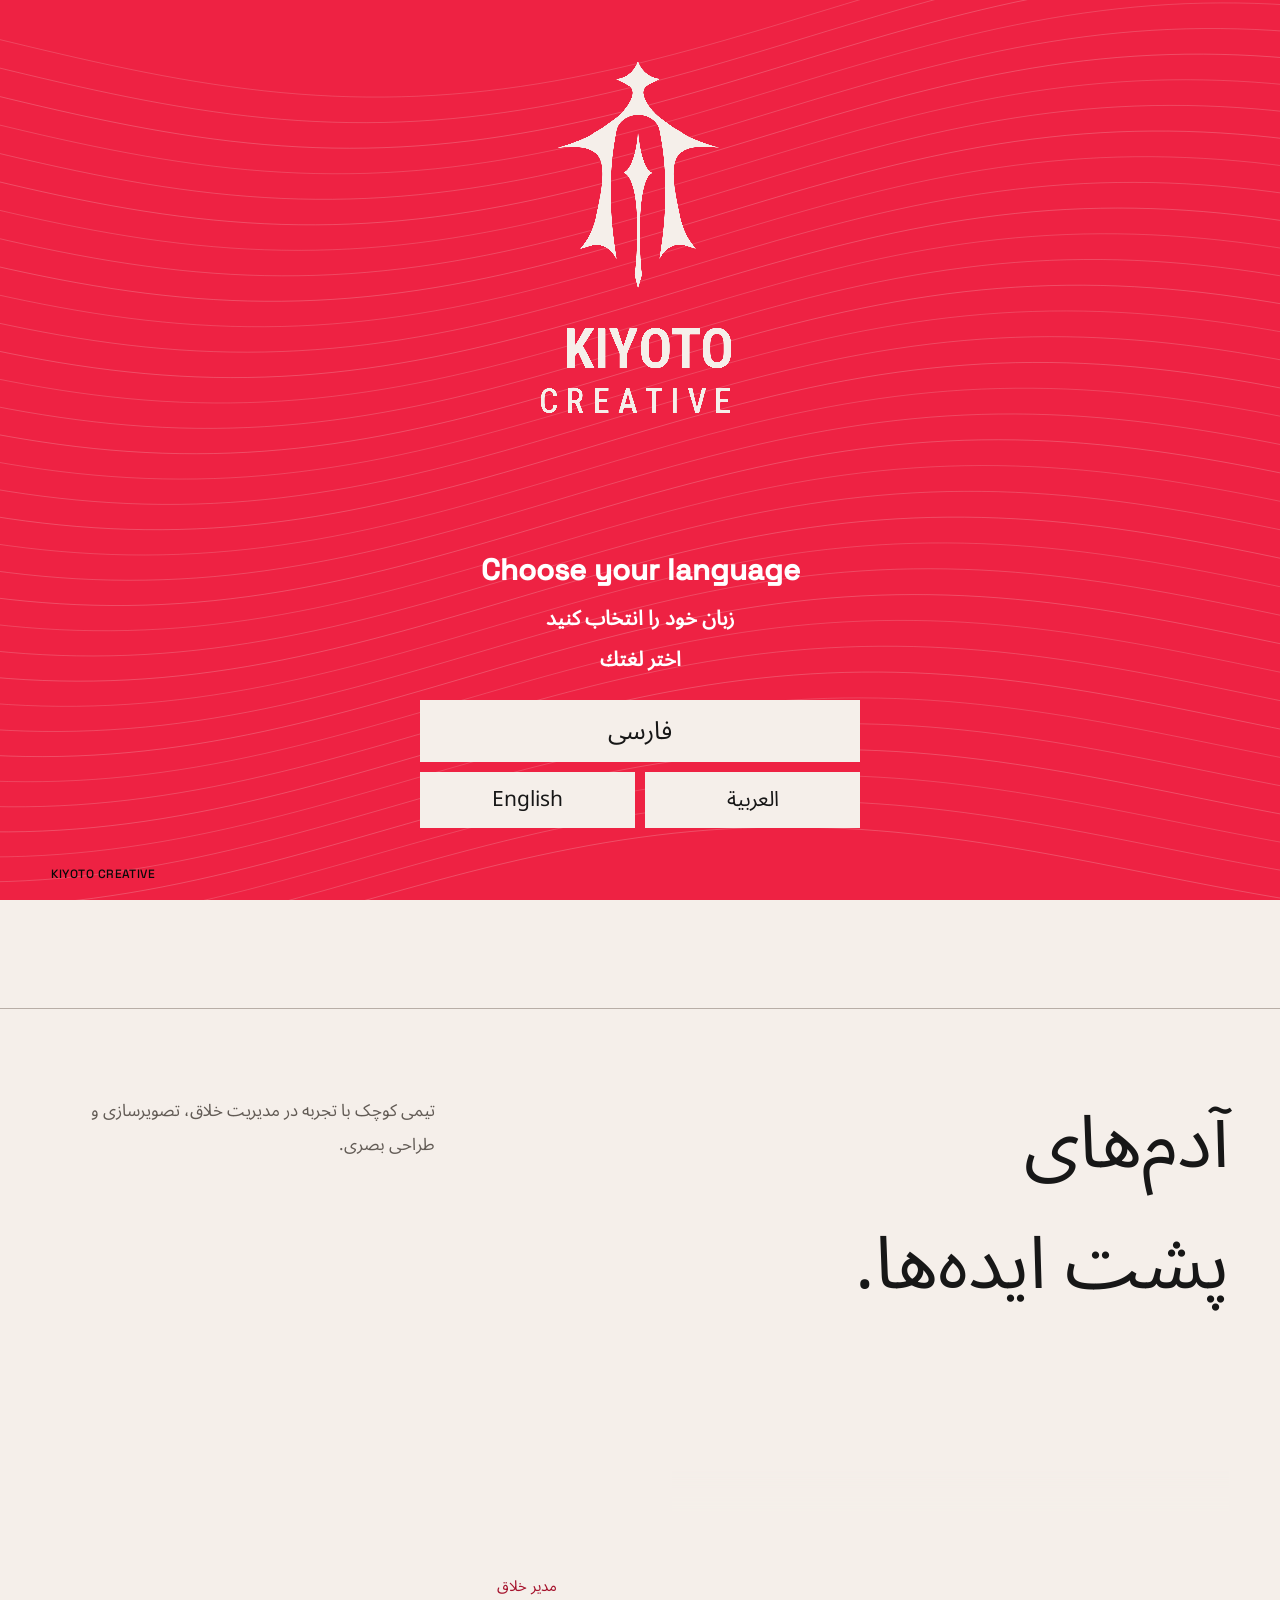
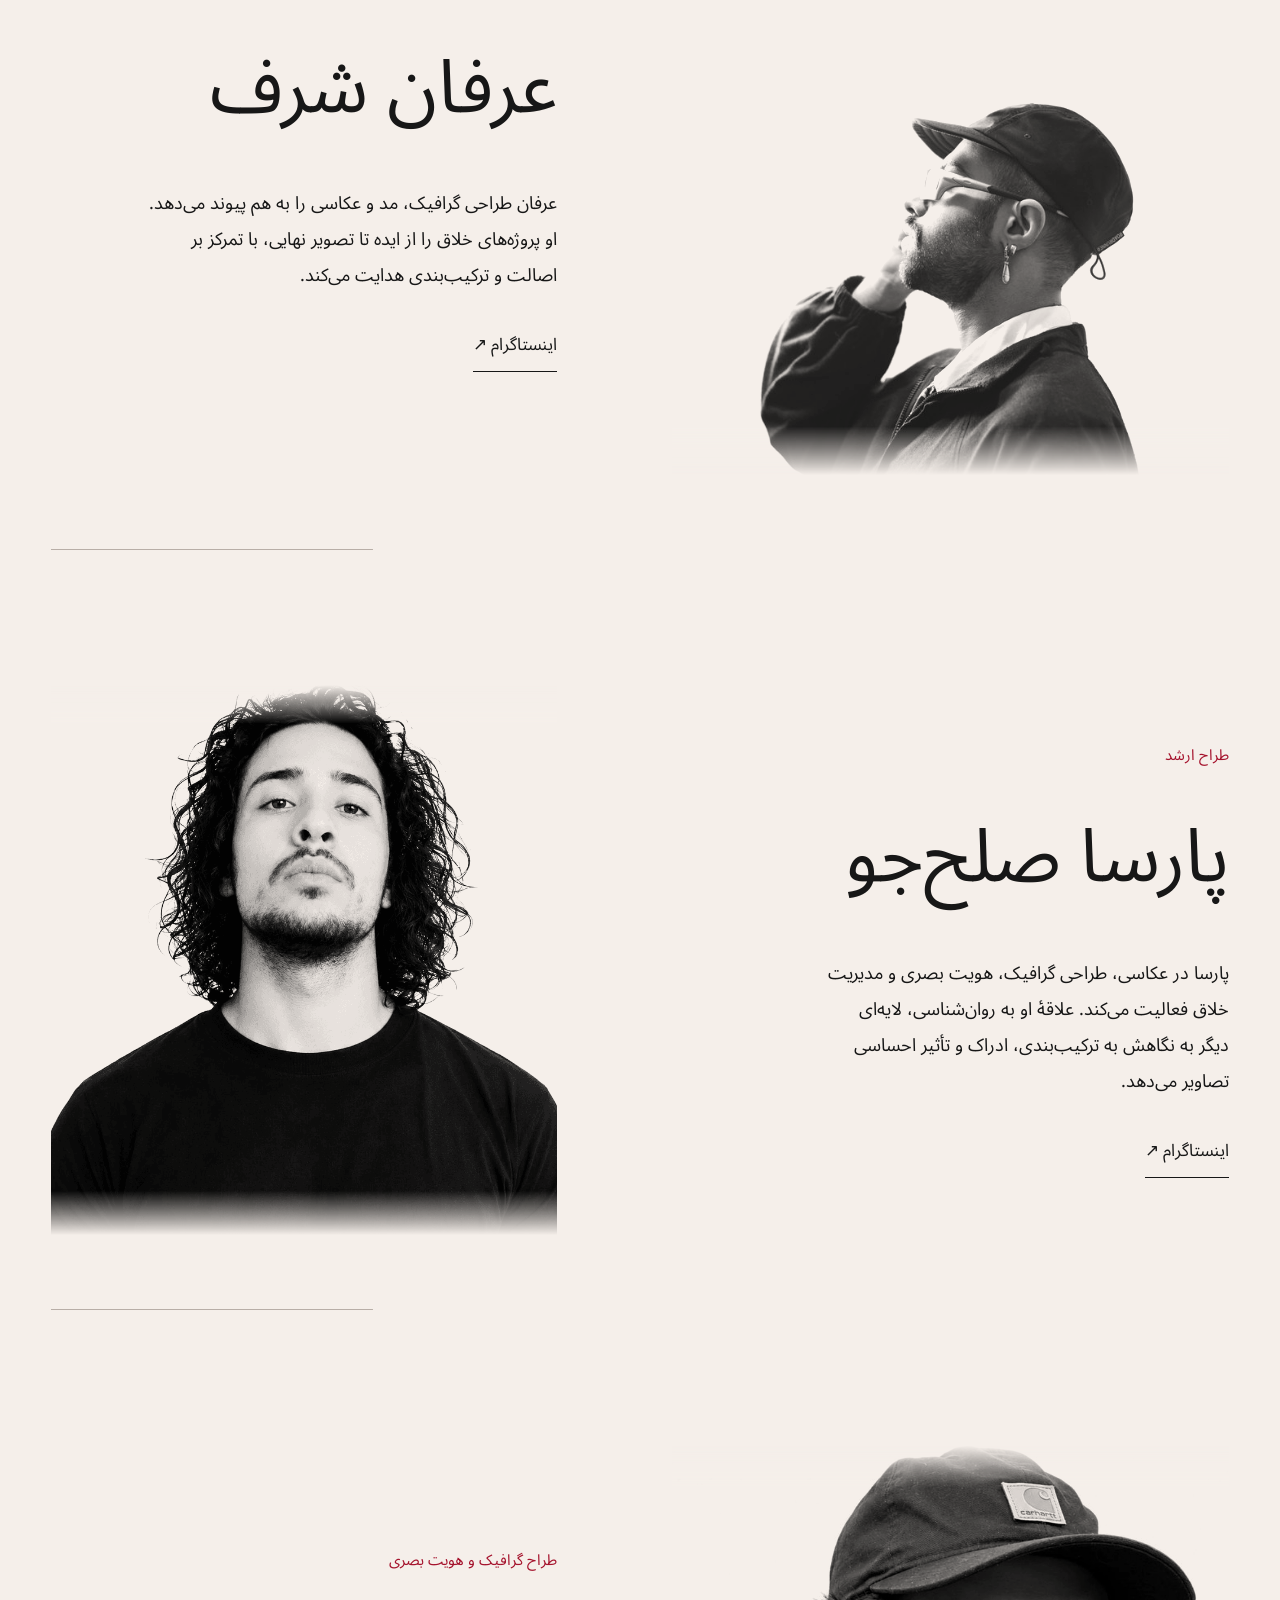
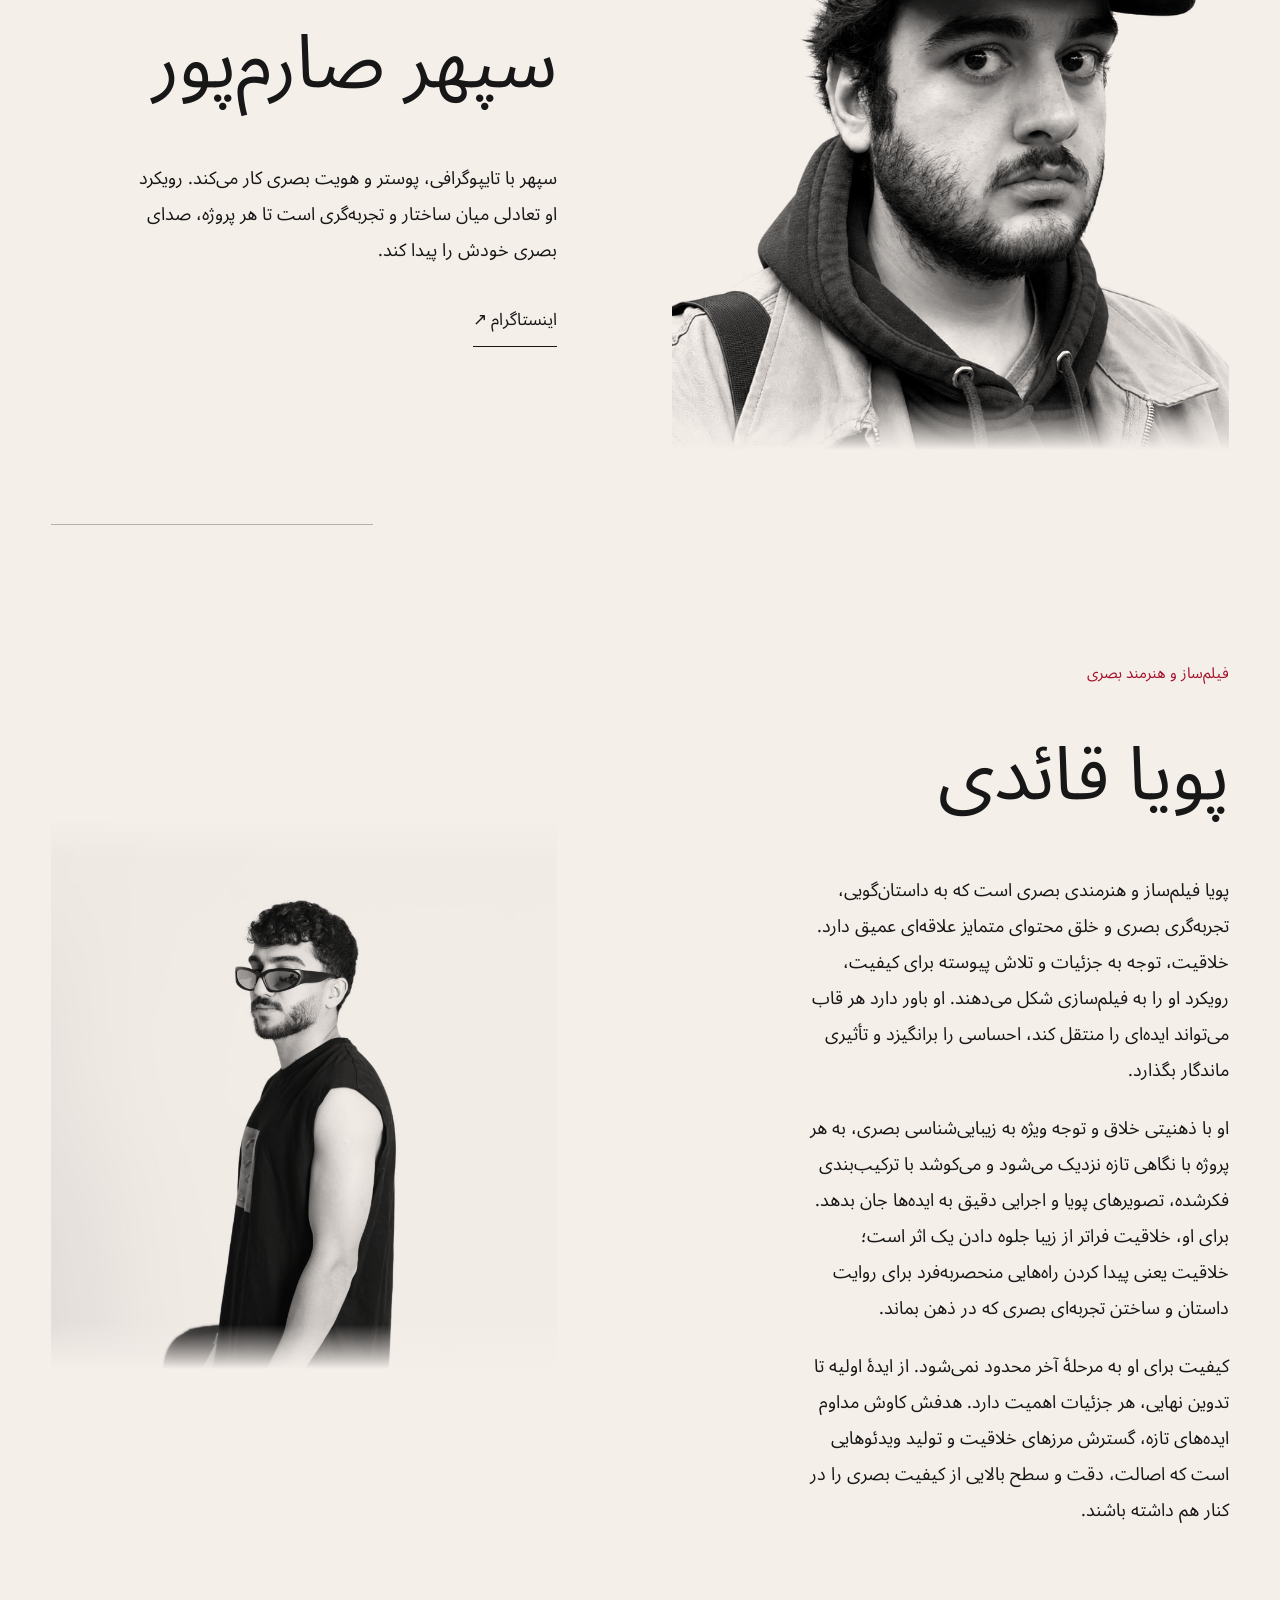
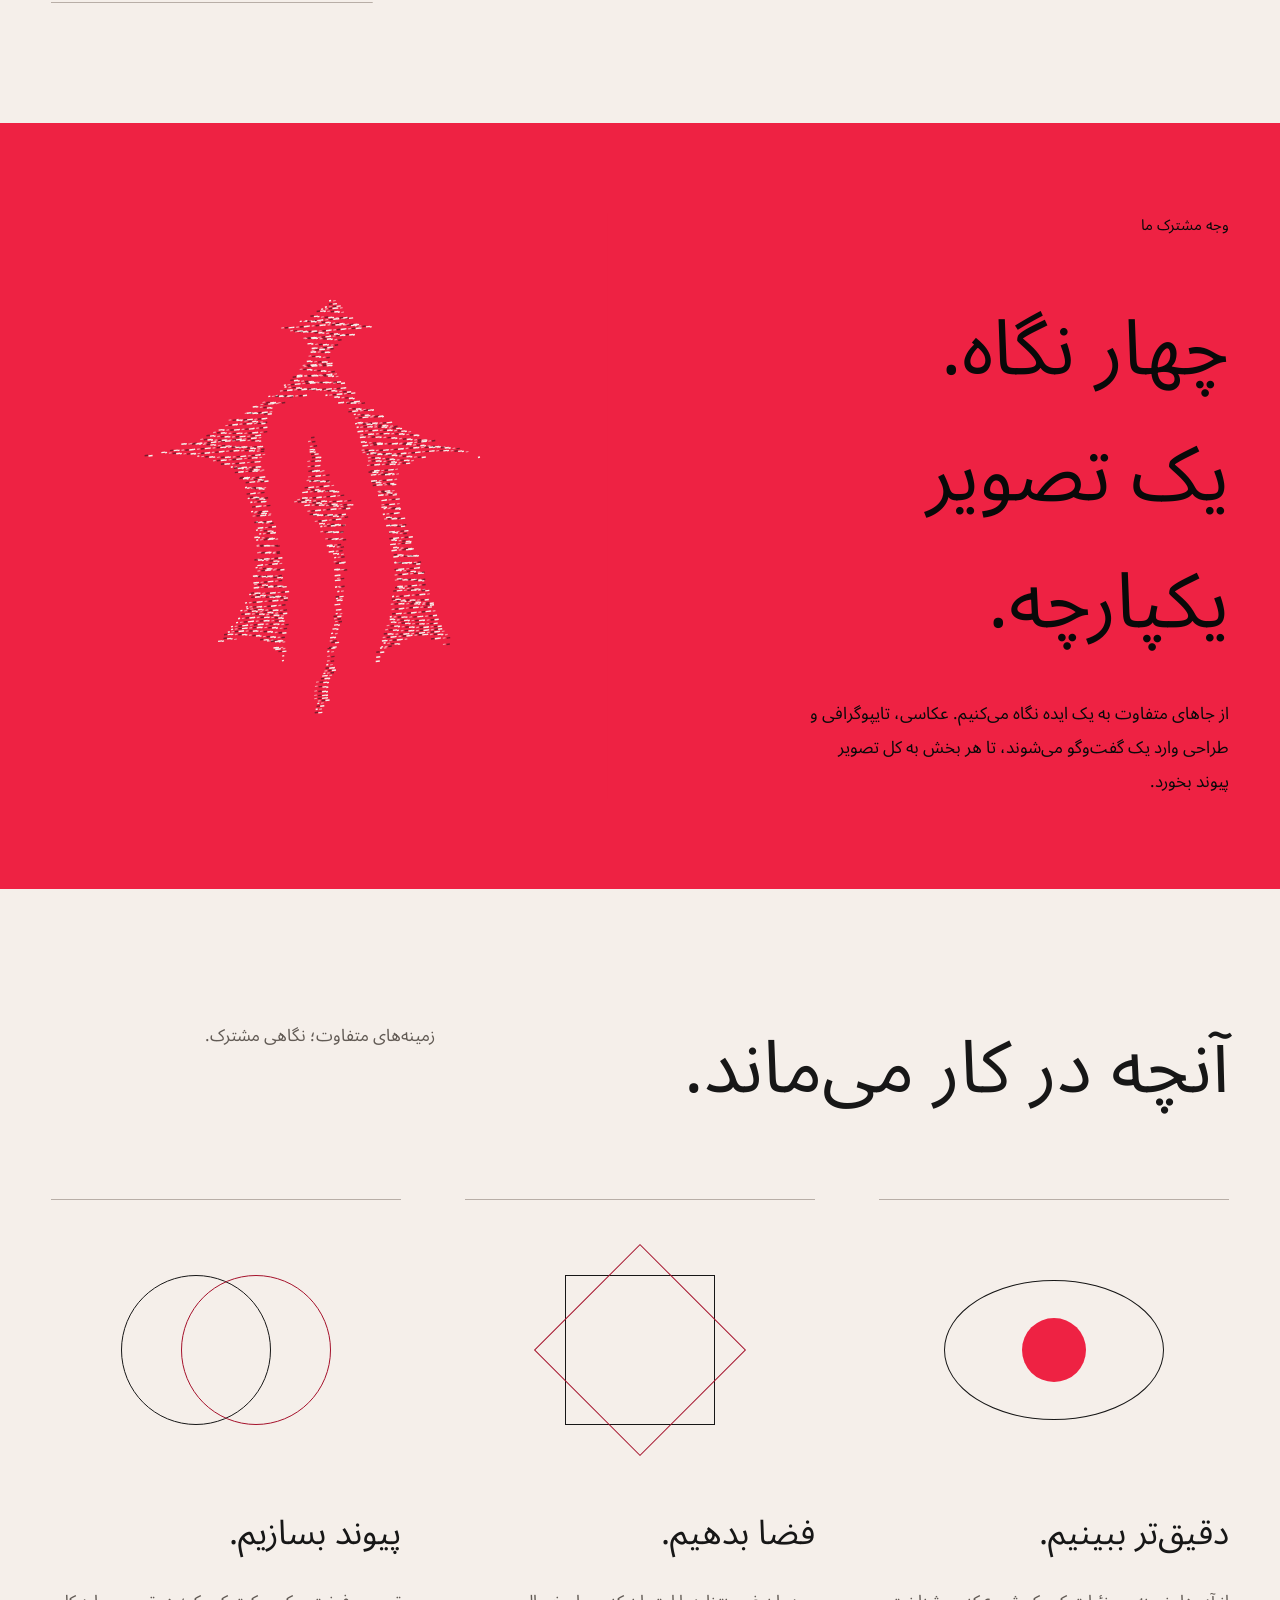
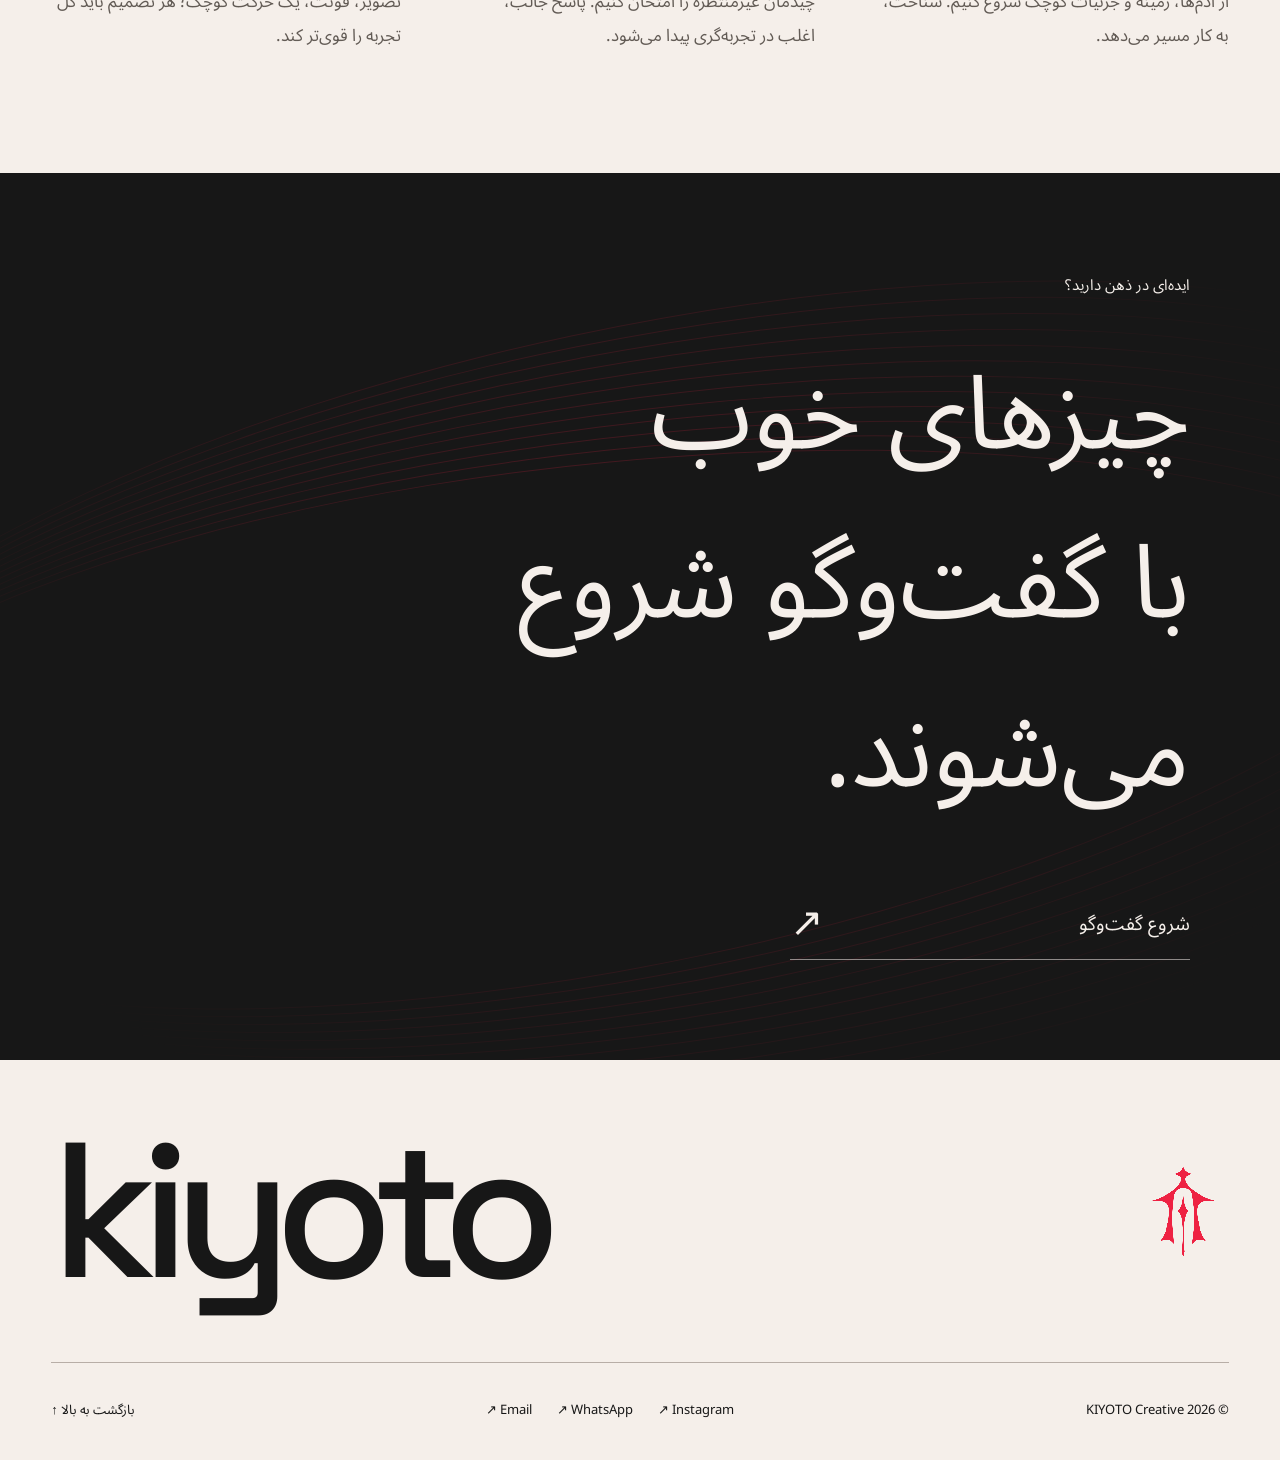
==== about.html @ dd457c49 "Refresh cached assets for updated team profiles" ====
<!doctype html>
<html lang="fa" dir="rtl"><head><meta charset="utf-8"><meta name="viewport" content="width=device-width,initial-scale=1"><meta name="theme-color" content="#F5EFEA"><meta name="description" content="KIYOTO — an independent creative team. Identity, photography, film and design."><title>KIYOTO / Shared Frequency</title><link rel="icon" href="assets/favicon.svg"><link rel="preload" href="assets/space-grotesk.ttf" as="font" type="font/ttf" crossorigin><link rel="stylesheet" href="assets/brand-masks.css"><link rel="stylesheet" href="styles.css?v=20261120-pooya"><script src="vendor/gsap.min.js" defer></script><script src="vendor/ScrollTrigger.min.js" defer></script><script src="vendor/Flip.min.js" defer></script><script src="assets/logo-points.js" defer></script><script src="content.js?v=20261120-pooya" defer></script><script src="motion.js" defer></script><script src="app.js?v=20261120-pooya" defer></script></head><body data-page="about"><div id="app"></div><noscript>KIYOTO — Please enable JavaScript. لطفاً جاوااسکریپت را فعال کنید.</noscript></body></html>
---- assets/brand-masks.css ----
:root{--symbol-mask:url("[data-uri]");--full-mask:url("[data-uri]")}
---- styles.css ----
@font-face{font-family:Space;src:url('assets/space-grotesk.ttf') format('truetype');font-weight:400;font-display:swap}
@font-face{font-family:Persian;src:url('assets/NotoSansArabic-Regular.ttf') format('truetype');font-weight:400;font-display:swap}
:root{--paper:#F5EFEA;--ink:#171717;--pink:#EE2243;--wine:#A5122C;--muted:#625B55;--rule:#b8aea7;--gutter:4vw;--ease:cubic-bezier(.22,.8,.18,1);color-scheme:light}
*{box-sizing:border-box}html{scroll-behavior:smooth;background:var(--paper);scroll-padding-top:32px}body{margin:0;background:var(--paper);color:var(--ink);font:400 17px/1.6 Space,Arial,sans-serif;-webkit-font-smoothing:antialiased;-webkit-tap-highlight-color:#ee224333}html[dir=rtl] body{font-family:Persian,Arial,sans-serif}a{color:inherit;text-decoration:none}button,select{font:inherit;color:inherit}button{cursor:pointer;border:0;border-radius:0;background:none}button,a,summary,select{touch-action:manipulation}button:focus-visible,a:focus-visible,summary:focus-visible,select:focus-visible,canvas:focus-visible{outline:3px solid var(--wine);outline-offset:5px}button[disabled]{cursor:default}h1,h2,h3,p,figure{margin:0}h1,h2,h3{font-weight:400;line-height:1.06;letter-spacing:-.055em}p{max-width:58ch;line-height:1.8;text-wrap:pretty}html[dir=rtl] h1,html[dir=rtl] h2,html[dir=rtl] h3{letter-spacing:0;line-height:1.65}html[dir=rtl] p{line-height:2}img{display:block;width:100%;height:100%;object-fit:cover}i{font-style:normal}[hidden]{display:none!important}.section{padding:120px var(--gutter)}.small-label{display:block;font-size:15px;line-height:1.6}.text-link{display:inline-flex;min-height:44px;gap:30px;align-items:center;border-bottom:1px solid var(--ink);padding-bottom:8px;margin-top:35px}.text-link:hover{color:var(--wine);border-color:var(--pink)}#main:focus{outline:none}.skip{position:fixed;inset-block-start:12px;inset-inline-start:12px;z-index:100;padding:12px 24px;background:var(--ink);color:var(--paper);transform:translateY(-180%)}.skip:focus{transform:none}.symbol{display:inline-block;width:25px;height:38px;background:currentColor;mask:var(--symbol-mask) center/contain no-repeat;-webkit-mask:var(--symbol-mask) center/contain no-repeat}
header{min-height:90px;display:grid;grid-template-columns:1fr auto 1fr;gap:40px;align-items:center;padding:20px var(--gutter);position:relative;z-index:5;border-bottom:1px solid var(--rule)}.brand{display:inline-flex;align-items:center;gap:12px;width:fit-content;font:500 31px/1 Space,Arial,sans-serif;letter-spacing:-1.5px}.brand .symbol{height:30px;width:19px}nav{display:flex;gap:38px}nav a{display:flex;align-items:center;min-height:44px;font-size:15px;position:relative;white-space:nowrap}nav a:after{content:'';position:absolute;bottom:0;left:0;right:0;height:2px;background:var(--pink);transform:scaleX(0);transition:transform .3s var(--ease)}nav a:hover:after,nav a[aria-current=page]:after{transform:scaleX(1)}.tools{justify-self:end;display:flex;align-items:center;gap:20px;direction:ltr}.tools button{min-height:44px;padding:0;font:500 13px/1 Space,sans-serif;white-space:nowrap}.tools .pause{border:1px solid var(--rule);width:42px;height:42px;border-radius:50%;font-size:17px}.tools .pause:hover{background:var(--ink);color:var(--paper)}
.masthead{padding:38px var(--gutter) 28px;overflow:hidden}.masthead-note,.masthead-foot{display:flex;justify-content:space-between;align-items:center;font-size:14px;gap:30px}.masthead-note{color:var(--muted)}.masthead-note span:last-child{text-align:end}.giant-word{font:500 26.2vw/.86 Space,Arial,sans-serif;letter-spacing:-.092em;white-space:nowrap;padding:20px .5vw 42px 0;margin-inline:-1vw;display:flex;justify-content:center;color:var(--ink)}html[dir=rtl] .giant-word{font-family:Space,Arial,sans-serif;line-height:.86;letter-spacing:-.092em}.giant-word>span{display:inline-block}.masthead-foot{padding-top:15px}.masthead-foot>a{min-height:44px;display:flex;align-items:center;gap:30px}.masthead-foot i{font-size:24px}.signal-plate{min-height:650px;background:var(--ink);color:var(--paper);position:relative;display:grid;grid-template-columns:1fr 1fr;align-items:center;isolation:isolate;overflow:hidden}.plate-copy{padding:80px 6vw;position:relative;z-index:2;pointer-events:none}.plate-copy h2{font-size:clamp(65px,8vw,130px);line-height:1.02;letter-spacing:-.065em}.plate-copy p{font-size:17px;margin-top:35px;max-width:28ch}.plate-copy p>span{display:block}html[dir=rtl] .plate-copy h2{font-size:clamp(50px,5.7vw,94px);line-height:1.75;letter-spacing:0}.signal-canvas{display:block;width:100%;height:100%;touch-action:pan-y;cursor:crosshair;outline-offset:-12px}.signal-plate>.signal-canvas{position:absolute;inset-block:0;inset-inline-end:0;width:56%;z-index:1}.signal-plate canvas:focus-visible{outline-color:var(--paper)}.plate-registration{position:absolute;inset:25px;display:flex;justify-content:space-between;align-items:end;pointer-events:none;color:#f5efea77;font-size:24px;z-index:3}
.section-intro{display:grid;grid-template-columns:1.25fr .75fr;gap:12vw;align-items:start;margin-bottom:70px}.section-intro h2{font-size:clamp(42px,5.7vw,86px);max-width:14ch;text-wrap:balance}.section-intro h2>span{display:block}.section-intro p{font-size:17px;color:var(--muted);padding-top:10px}.collection-controls{margin-bottom:55px}.group-tabs{display:flex;gap:12px;flex-wrap:wrap;padding-bottom:30px;border-bottom:1px solid var(--rule)}.group-tabs button{min-height:44px;padding:10px 18px;border:1px solid var(--rule);border-radius:30px;font-size:14px;transition:background .2s,color .2s,border-color .2s}.group-tabs button.active,.group-tabs button:hover{background:var(--ink);color:var(--paper);border-color:var(--ink)}.group-tabs button.active{box-shadow:inset 0 -3px var(--pink)}.specialism{display:flex;align-items:center;gap:25px;flex-wrap:wrap;padding-top:25px;font-size:14px}.specialism label{color:var(--muted)}.specialism select{background:var(--paper);border:0;border-bottom:1px solid var(--muted);border-radius:0;min-height:44px;min-width:240px;max-width:100%;font-size:16px}.result-count{margin-inline-start:auto;color:var(--muted)}.contact-sheet{display:grid;grid-template-columns:repeat(3,minmax(0,1fr));gap:55px 28px}.work-space{min-width:0}.empty-frame{position:relative;aspect-ratio:1.18;background:#eee7e0;border:1px solid #bcb1a7;display:grid;place-items:center;overflow:hidden}.work-space:nth-child(4n+2) .empty-frame{background:#e7dfd7}.work-space:nth-child(4n+3) .empty-frame{background:#f5efea}.frame-cross{font-size:40px;line-height:1;color:#8d8178;opacity:.5;font-weight:300;transition:transform .4s var(--ease),color .3s}.work-space:hover .frame-cross{transform:rotate(90deg);color:var(--wine)}.frame-label{position:absolute;bottom:18px;inset-inline:18px;font-size:14px;color:var(--muted);text-align:center}.frame-number{position:absolute;top:15px;inset-inline-start:18px;font-size:14px;color:var(--muted);font-variant-numeric:tabular-nums}.corner{position:absolute;width:14px;height:14px;border-color:#8d8178;border-style:solid}.corner.a{inset:14px auto auto 14px;border-width:1px 0 0 1px}.corner.b{inset:auto 14px 14px auto;border-width:0 1px 1px 0}.work-caption{padding-top:18px}.work-caption h3{font-size:21px;line-height:1.4;letter-spacing:-.025em}.work-caption>span{display:block;font-size:14px;color:var(--muted);margin-top:5px}.empty-message{padding:70px 0}.studio-note{display:grid;grid-template-columns:1fr 2fr;gap:40px 8vw;border-top:1px solid var(--rule)}.studio-note h2{font-size:clamp(45px,6.5vw,100px);grid-column:2;grid-row:1 / span 2}.studio-note h2>span{display:block}.studio-note p{grid-column:2;max-width:45ch;margin-top:25px}.studio-note .text-link{grid-column:2;justify-self:start}
.editorial-hero{position:relative;overflow:hidden;padding-top:70px;padding-bottom:95px}.editorial-hero h1{font-size:clamp(70px,9.5vw,150px);max-width:15ch;margin-top:55px}.editorial-hero h1>span{display:block}.hero-summary{display:flex;justify-content:space-between;align-items:start;gap:60px;margin-top:65px}.hero-summary>span{font-size:15px;max-width:30ch}.hero-summary>p{max-width:40ch}.hero-summary .text-link{margin-top:0}.registration-lines{height:70px;display:flex;align-items:center;gap:15px;margin-top:70px;direction:ltr}.registration-lines i{display:block;height:1px;background:var(--ink);width:33.33%;transform-origin:left}.registration-lines i:nth-child(2){height:4px;background:var(--pink)}.people{padding-top:75px;border-top:1px solid var(--rule)}.person{display:grid;grid-template-columns:1.1fr 1fr;gap:9vw;align-items:center;padding:75px 0;position:relative}.person:not(:last-child){margin-bottom:60px}.person figure{aspect-ratio:.92;overflow:hidden;background:var(--paper);mask-image:linear-gradient(transparent,#000 7%,#000 92%,transparent);-webkit-mask-image:linear-gradient(transparent,#000 7%,#000 92%,transparent)}.person img{filter:grayscale(1) brightness(1.18) contrast(1.03);mix-blend-mode:multiply;object-position:center 30%}.person:nth-child(3) img{filter:grayscale(1) brightness(1.02) contrast(1.02)}.person:nth-child(odd) figure{order:2}.person:nth-child(odd) .person-copy{order:1}.person-copy{min-width:0}.person h3{font-size:clamp(42px,5.8vw,90px);margin:28px 0 35px;line-height:1.08}.person p{font-size:18px;max-width:42ch}.role{font-size:15px;color:var(--wine)}.person-rule{position:absolute;bottom:0;inset-inline:0;height:1px;background:var(--rule);transform-origin:0 50%}.shared-field{background:var(--pink);display:grid;grid-template-columns:1fr 1fr;min-height:700px;align-items:center;padding:90px var(--gutter);gap:5vw;overflow:hidden}.shared-field h2{font-size:clamp(50px,6vw,95px);margin-top:50px}.shared-field h2>span{display:block}.shared-field p{margin-top:30px;max-width:42ch}.shared-field canvas{min-height:500px;aspect-ratio:1}.principle-grid{display:grid;grid-template-columns:repeat(3,minmax(0,1fr));gap:5vw}.principle-grid article{border-top:1px solid var(--rule);padding-top:45px}.principle-figure{position:relative;height:210px;width:100%;display:grid;place-items:center;margin-bottom:50px;direction:ltr;isolation:isolate}.principle-figure i{position:absolute;border:1px solid var(--ink);width:150px;height:150px}.principle-figure .eye{border-radius:50%;width:220px;height:140px}.principle-figure .pupil{width:64px;height:64px;border-radius:50%;background:var(--pink);border:0}.principle-figure .square.second{border-color:var(--wine);transform:rotate(45deg)}.principle-figure .circle{border-radius:50%;transform:translateX(-30px)}.principle-figure .circle.second{transform:translateX(30px);border-color:var(--wine)}.principle-grid h3{font-size:34px;margin-bottom:24px}.principle-grid p{font-size:17px;color:var(--muted)}
.practice-hero{border-bottom:1px solid var(--rule)}.practice-section{display:grid;grid-template-columns:1fr 1fr;gap:9vw}.proof-column{min-width:0}.proof-sticky{position:sticky;top:35px}.proof-board{aspect-ratio:1;position:relative;direction:ltr;overflow:hidden;isolation:isolate;background:#eee7e0}.proof-grid{position:absolute;inset:0;background:repeating-linear-gradient(0deg,transparent 0 49px,#17171708 50px),repeating-linear-gradient(90deg,transparent 0 49px,#17171708 50px)}.proof-paper{position:absolute;left:18%;top:13%;width:52%;height:66%;background:var(--paper);border:1px solid var(--muted);box-shadow:0 10px 25px #1717170c;transform-origin:50% 80%;display:grid;place-items:center}.p-one{transform:rotate(-14deg) translate(-6%,-3%);padding:20% 10%;display:flex;flex-direction:column;gap:10px}.p-one>i{width:100%;height:1px;background:var(--muted)}.p-one>i:first-child{height:80px;border:1px solid var(--rule);background:linear-gradient(145deg,transparent 49.5%,#625b5566 50%,transparent 50.5%);margin-bottom:20px}.p-two{transform:rotate(13deg) translate(25%,3%)}.p-two b{font:400 clamp(90px,15vw,220px)/1 Space,sans-serif}.p-three{transform:rotate(-2deg) translate(5%,13%);background:var(--paper)}.p-three .symbol{width:38%;height:60%;color:var(--wine)}.swatches{display:flex;gap:9px;position:absolute;bottom:8%;left:12%;right:12%;height:14px}.swatches i{flex:1;background:var(--ink)}.swatches i:nth-child(2){background:var(--pink)}.swatches i:nth-child(3){background:var(--paper);border:1px solid var(--rule)}.proof-focus{position:absolute;inset:11%;border:1px solid var(--pink);pointer-events:none}.proof-caption{position:absolute;bottom:16px;left:18px;right:18px;font:11px/1.5 Space,sans-serif;display:flex;justify-content:space-between;gap:10px;color:var(--muted)}.board-stage{color:var(--wine);white-space:nowrap}.stage-buttons{display:grid;grid-template-columns:repeat(4,minmax(0,1fr));gap:10px;margin-top:25px}.stage-buttons button{border-top:1px solid var(--rule);padding:14px 3px;text-align:start;min-height:56px;font-size:13px;line-height:1.65}.stage-buttons button>span{display:block}.stage-buttons button>span:first-child{font-size:16px;margin-bottom:9px;color:var(--muted);font-variant-numeric:tabular-nums}.stage-buttons button[aria-pressed=true]{border-color:var(--pink);box-shadow:0 -2px var(--pink)}.stage-buttons button[aria-pressed=true]>span:first-child{color:var(--wine)}.stage{min-height:85vh;padding:40px 0 100px;border-top:1px solid var(--rule);scroll-margin-top:70px;display:flex;flex-direction:column;justify-content:center}.stage-number{font-size:14px;color:var(--wine);font-variant-numeric:tabular-nums}.stage h2{font-size:clamp(40px,5.3vw,80px);margin:40px 0 30px;line-height:1.12;text-wrap:balance}.stage p{font-size:18px}.stage-tags{display:flex;gap:10px;flex-wrap:wrap;margin-top:30px;font-size:13px}.stage-tags span{border:1px solid var(--rule);border-radius:25px;padding:8px 14px}.working-modes{background:var(--ink);color:var(--paper)}.working-modes .section-intro p{color:var(--paper)}.mode-grid{display:grid;grid-template-columns:1fr 1fr;gap:12vw}.mode-grid article{border-top:1px solid #f5efea66;padding-top:40px}.mode-visual{position:relative;height:180px;margin-bottom:45px;display:flex;align-items:center;direction:ltr}.mode-visual i{display:block;position:absolute;width:140px;height:140px;border:1px solid var(--paper);border-radius:50%}.mode-grid article:first-child i{background:var(--pink);border-color:var(--pink)}.mode-visual i:nth-child(2){left:40px}.mode-visual i:nth-child(3){left:80px}.mode-grid h3{font-size:40px;margin-bottom:25px}.mode-grid p{font-size:18px}.briefing{display:grid;grid-template-columns:1fr 1fr;gap:10vw}.briefing h2{font-size:clamp(40px,5.3vw,80px)}.briefing h2>span{display:block}.briefing ul{list-style:none;padding:0;margin:0}.briefing li{padding:22px 0;border-bottom:1px solid var(--rule);font-size:19px}.faq{border-top:1px solid var(--rule);padding-top:85px}.faq .section-intro{margin-bottom:40px}.faq details{border-top:1px solid var(--rule)}.faq details:last-child{border-bottom:1px solid var(--rule)}summary{cursor:pointer;list-style:none;min-height:76px;display:flex;justify-content:space-between;gap:30px;align-items:center;padding:20px 0;font-size:24px}summary::-webkit-details-marker{display:none}summary>span{transition:transform .25s}details[open] summary>span{transform:rotate(45deg)}.faq details p{padding:0 0 35px;max-width:65ch;color:var(--muted)}
.conversation{position:relative;isolation:isolate;background:var(--ink);color:var(--paper);min-height:650px;padding:100px 7vw;overflow:hidden;display:flex;flex-direction:column;justify-content:center}.conversation h2{font-size:clamp(60px,8vw,125px);margin-top:35px;max-width:17ch;line-height:1.05;position:relative}.conversation h2>span{display:block}.conversation-link{margin-top:50px;display:inline-flex;align-items:center;justify-content:space-between;max-width:400px;border-bottom:1px solid #f5efea88;padding:15px 0;min-height:60px;font-size:19px;gap:60px}.conversation-link>span{font-size:40px;line-height:1}.conversation a:focus-visible{outline-color:var(--paper)}.conversation-lines{position:absolute;inset:-15% -10%;z-index:-1;direction:ltr;mask:radial-gradient(ellipse,#000,transparent 70%);opacity:.28;pointer-events:none}.conversation-lines i{position:absolute;left:-10%;top:calc(25% + var(--line,0)*1%);width:120%;height:55%;border:1px solid var(--pink);border-radius:50%;transform:rotate(-12deg)}footer{padding:60px var(--gutter) 28px}.footer-brand{display:flex;justify-content:space-between;align-items:center;font:500 15vw/.95 Space,sans-serif;letter-spacing:-.085em;direction:ltr;padding-bottom:60px}.footer-brand .symbol{width:7vw;height:11vw;color:var(--pink)}.footer-bottom{border-top:1px solid var(--rule);padding-top:25px;display:flex;justify-content:space-between;gap:25px;align-items:center;font-size:13px}.footer-bottom>div{display:flex;gap:25px}.footer-bottom a{min-height:44px;display:inline-flex;align-items:center}.footer-bottom a:hover{color:var(--wine)}
.language-gate{position:fixed;inset:0;width:100vw;height:100dvh;max-width:none;max-height:none;margin:0;padding:0;border:0;background:var(--pink);color:var(--paper);overflow:hidden;overscroll-behavior:contain;z-index:20}.language-gate:not([open]){display:none}.language-gate::backdrop{background:var(--pink)}.gate-currents{position:absolute;inset:0;width:100%;height:100%;pointer-events:none}.gate-logo{position:absolute;inset:4vh 15vw;background:#F5EFEA;mask:var(--full-mask) center/contain no-repeat;-webkit-mask:var(--full-mask) center/contain no-repeat;transform-origin:50% 40%;pointer-events:none}.gate-options{position:absolute;width:min(440px,84vw);left:50%;bottom:max(8vh,32px);transform:translateX(-50%);text-align:center}.gate-options h2{font:700 clamp(24px,2.3vw,34px)/1.2 Space,sans-serif;letter-spacing:-.035em;color:#fff;margin-bottom:24px}.gate-options h2>span{display:block;font:700 clamp(19px,1.6vw,23px)/1.65 Persian,sans-serif;margin-top:7px;letter-spacing:0}.language-grid{display:grid;grid-template-columns:1fr 1fr;gap:10px;direction:ltr}.language-grid button{background:var(--paper);color:var(--ink);border:1px solid var(--paper);min-height:54px;padding:10px 20px;font-size:21px}.language-grid button:first-child{grid-column:1 / -1;font-family:Persian,sans-serif;font-size:25px;min-height:62px}.language-grid button:hover{background:var(--ink);color:var(--paper);border-color:var(--ink)}.language-grid button:focus-visible{outline-color:var(--ink)}.gate-signature{position:absolute;bottom:20px;left:4vw;font:12px/1 Space,sans-serif;letter-spacing:.04em;color:var(--ink)}
@media(min-width:1600px){:root{--gutter:6vw}.signal-plate{min-height:750px}.contact-sheet{gap:70px 35px}}
@media(max-width:1000px){header{gap:20px}nav{gap:22px}.tools{gap:12px}.section{padding-block:90px}.signal-plate{min-height:560px}.plate-copy{padding-inline:5vw}.section-intro{gap:7vw}.contact-sheet{gap:40px 20px}.work-caption h3{font-size:19px}.principle-grid{gap:30px}.principle-grid h3{font-size:30px}.practice-section{gap:5vw}.stage h2{font-size:46px}.proof-caption{font-size:9px}.stage-buttons button{font-size:11px}.person{gap:6vw}.person h3{font-size:56px}.person p{font-size:17px}}
@media(max-width:780px){header{grid-template-columns:1fr auto;gap:15px;padding-block:20px}header nav{grid-row:2;grid-column:1 / -1;justify-content:space-between}.brand{font-size:29px}.tools{grid-column:2}.masthead{padding-top:30px}.masthead-note,.masthead-foot{font-size:13px}.giant-word{padding-top:35px;padding-bottom:30px;font-size:26vw}.signal-plate{min-height:0;display:block}.plate-copy{padding:55px 6vw 0}.plate-copy h2{font-size:15vw;max-width:10ch}.plate-copy p{font-size:16px}.signal-plate>.signal-canvas{position:relative;width:100%;height:440px;inset:auto}.plate-registration{inset:18px}.section-intro{grid-template-columns:1fr;gap:25px;margin-bottom:45px}.section-intro h2{font-size:52px;max-width:18ch}.section-intro p{max-width:50ch}.contact-sheet{grid-template-columns:repeat(2,minmax(0,1fr));gap:40px 18px}.specialism{gap:10px 25px}.result-count{margin-inline-start:0;width:100%}.specialism label{width:100%}.specialism select{width:100%}.studio-note{grid-template-columns:1fr;gap:25px}.studio-note h2,.studio-note p,.studio-note .text-link{grid-column:1;grid-row:auto}.studio-note h2{font-size:62px}.editorial-hero h1{font-size:clamp(58px,10vw,85px);max-width:16ch;margin-top:45px}.hero-summary{gap:35px;margin-top:40px}.hero-summary>p{max-width:35ch}.editorial-hero{padding-top:50px}.person{grid-template-columns:.95fr 1fr;gap:35px;padding-block:50px}.person h3{font-size:42px;margin-block:20px 25px}.person p{font-size:16px}.person figure{aspect-ratio:.76}.person:not(:last-child){margin-bottom:25px}.shared-field{grid-template-columns:1fr;padding-block:65px;gap:20px}.shared-field h2{font-size:60px;margin-top:25px}.shared-field canvas{min-height:0;height:470px;width:100%}.principle-grid{grid-template-columns:1fr;gap:55px}.principle-grid article{display:grid;grid-template-columns:200px 1fr;gap:25px 35px;align-items:center}.principle-figure{grid-row:1 / span 2;height:200px;margin:0}.principle-grid h3{font-size:34px;align-self:end;margin:0}.principle-grid p{align-self:start}.principle-figure .eye{width:180px}.practice-section{display:block}.proof-sticky{position:relative;top:0;max-width:500px;margin:0 auto 65px}.proof-board{aspect-ratio:1.15}.proof-caption{font-size:10px}.stage-buttons button{font-size:13px}.stage{min-height:0;padding:60px 0 70px;scroll-margin-top:25px}.stage h2{font-size:52px;max-width:15ch}.stage p{max-width:50ch}.mode-grid{gap:7vw}.mode-grid h3{font-size:32px}.mode-grid p{font-size:17px}.briefing{grid-template-columns:1fr;gap:35px}.briefing h2{font-size:55px;max-width:18ch}.conversation{min-height:580px;padding:75px 6vw}.conversation h2{font-size:10vw;max-width:17ch}.footer-bottom{flex-wrap:wrap;font-size:13px}.footer-bottom>div{gap:18px}html[dir=rtl] .plate-copy h2{font-size:12vw;line-height:1.7}html[dir=rtl] .editorial-hero h1{font-size:9vw}html[dir=rtl] .section-intro h2{font-size:44px}html[dir=rtl] .stage h2{font-size:42px}}
@media(max-width:480px){:root{--gutter:6vw}.section{padding-block:70px}nav a{font-size:14px}.tools button{font-size:12px}.tools .pause{height:40px;width:40px}.masthead-note{align-items:start;gap:25px;font-size:12px}.masthead-note>span{max-width:50%}.masthead-foot{gap:15px;align-items:start;font-size:12px}.masthead-foot>a{gap:12px;flex-shrink:0}.plate-copy p{max-width:28ch}.signal-plate>.signal-canvas{height:380px}.section-intro h2{font-size:43px}.section-intro p{font-size:17px}.group-tabs{gap:8px;padding-bottom:22px}.group-tabs button{padding:9px 14px;font-size:13px}.contact-sheet{gap:35px 13px}.empty-frame{aspect-ratio:.84}.frame-label{font-size:12px;bottom:15px;inset-inline:8px;line-height:1.6}.frame-cross{font-size:32px}.frame-number{font-size:12px;top:12px;inset-inline-start:12px}.corner{width:10px;height:10px}.corner.a{top:10px;left:10px}.corner.b{bottom:10px;right:10px}.work-caption h3{font-size:17px}.work-caption>span{font-size:12px;line-height:1.7}.studio-note h2{font-size:44px}.editorial-hero h1{font-size:15vw;margin-top:35px}.hero-summary{flex-direction:column;gap:25px}.hero-summary>p{max-width:100%}.registration-lines{margin-top:40px;height:40px}.person{grid-template-columns:1fr;gap:30px;padding-block:35px}.person:nth-child(odd) figure,.person:nth-child(odd) .person-copy{order:initial}.person figure{aspect-ratio:1}.person h3{font-size:45px}.person p{font-size:17px}.person-copy{padding-bottom:30px}.shared-field h2{font-size:46px}.shared-field canvas{height:350px}.principle-grid article{grid-template-columns:1fr;gap:25px}.principle-figure{grid-row:auto;height:210px}.principle-grid h3{font-size:35px}.stage-buttons{gap:6px}.stage-buttons button{font-size:11px;padding-inline:0}.stage h2{font-size:42px}.stage p{font-size:17px}.proof-caption{font-size:8px}.mode-grid{grid-template-columns:1fr;gap:65px}.mode-grid h3{font-size:36px}.briefing h2{font-size:43px}.briefing li{font-size:17px}.faq summary{font-size:20px}.conversation{min-height:530px}.conversation h2{font-size:12vw;margin-top:30px}.conversation-link{font-size:17px;margin-top:35px}.footer-brand{padding-bottom:35px;font-size:20vw}.footer-brand .symbol{width:10vw;height:16vw}.footer-bottom{display:block}.footer-bottom>div{margin-block:15px;flex-wrap:wrap}.gate-signature{font-size:10px;bottom:16px}.gate-options{bottom:7vh}.gate-options h2{font-size:25px}.gate-options h2>span{font-size:19px}.language-grid button{min-height:52px}.language-grid button:first-child{min-height:56px;font-size:24px}html[dir=rtl] .editorial-hero h1{font-size:11vw;line-height:1.8}html[dir=rtl] .section-intro h2{font-size:35px}html[dir=rtl] .stage h2{font-size:35px}}
@media(max-height:650px) and (min-width:541px){.gate-options{width:45vw;left:72%;top:50%;bottom:auto;transform:translate(-50%,-50%)}.gate-options h2{font-size:24px;margin-bottom:16px}.gate-options h2>span{font-size:19px;margin-top:3px}.language-grid button,.language-grid button:first-child{min-height:44px;font-size:20px;padding:6px 15px}.gate-signature{bottom:16px}}
@media(max-height:650px) and (max-width:540px){.gate-options h2{font-size:22px;margin-bottom:15px}.gate-options h2>span{font-size:19px;line-height:1.4;margin-top:4px}.language-grid button,.language-grid button:first-child{min-height:44px;font-size:20px;padding:7px 15px}.gate-options{bottom:7vh}}
.motion-off *{scroll-behavior:auto!important}.motion-off .conversation-lines i{animation-play-state:paused!important}
@media(max-width:480px){.stage-buttons{grid-template-columns:repeat(2,minmax(0,1fr));gap:8px 20px}.stage-buttons button{font-size:14px;min-height:76px}.frame-label,.frame-number,.work-caption>span{font-size:14px}html[dir=rtl] .editorial-hero h1{font-size:12.4vw}}
@media(prefers-reduced-motion:reduce){html{scroll-behavior:auto}*,*:before,*:after{scroll-behavior:auto!important;transition-duration:.001ms!important}}

.shared-field{color:#090909}.gate-signature{color:#090909}
.person-copy p+p{margin-top:1.2em}
#pooya{scroll-margin-top:30px}
#pooya img{filter:grayscale(1);object-position:50% 28%}
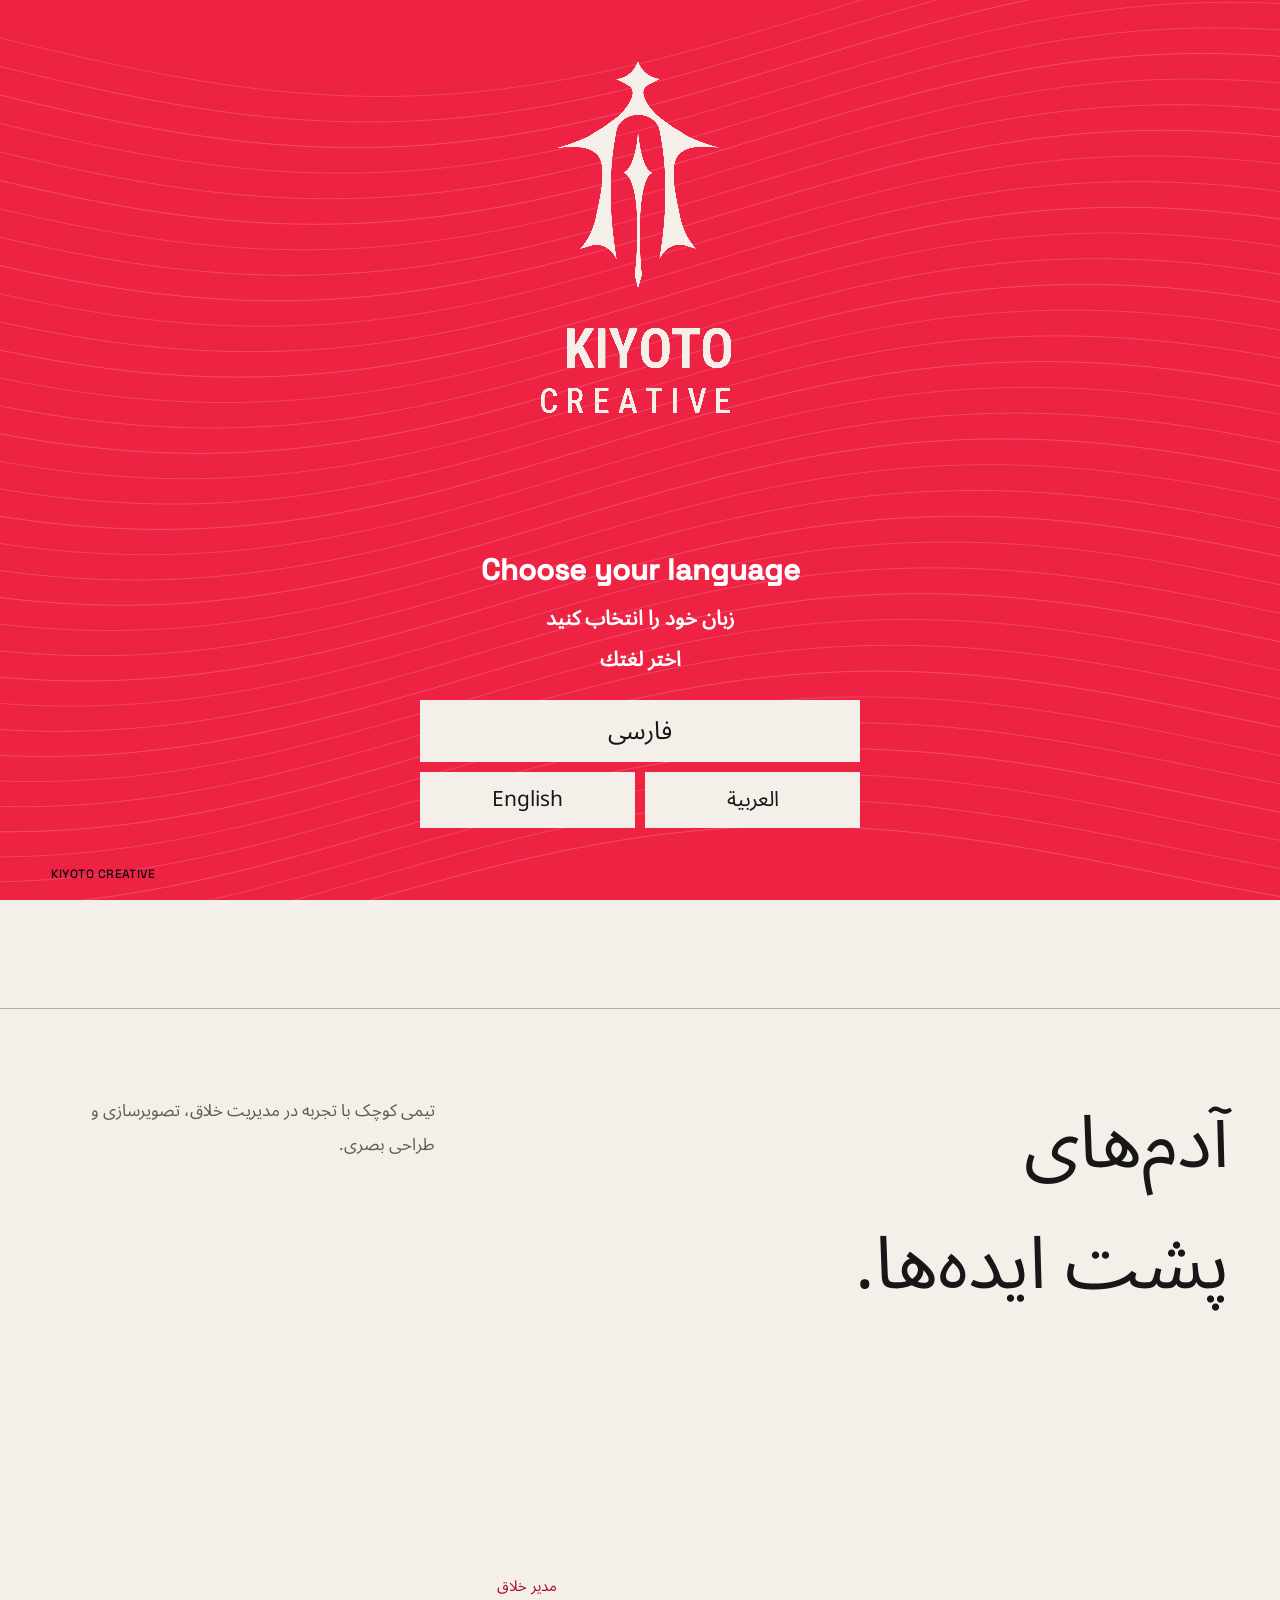
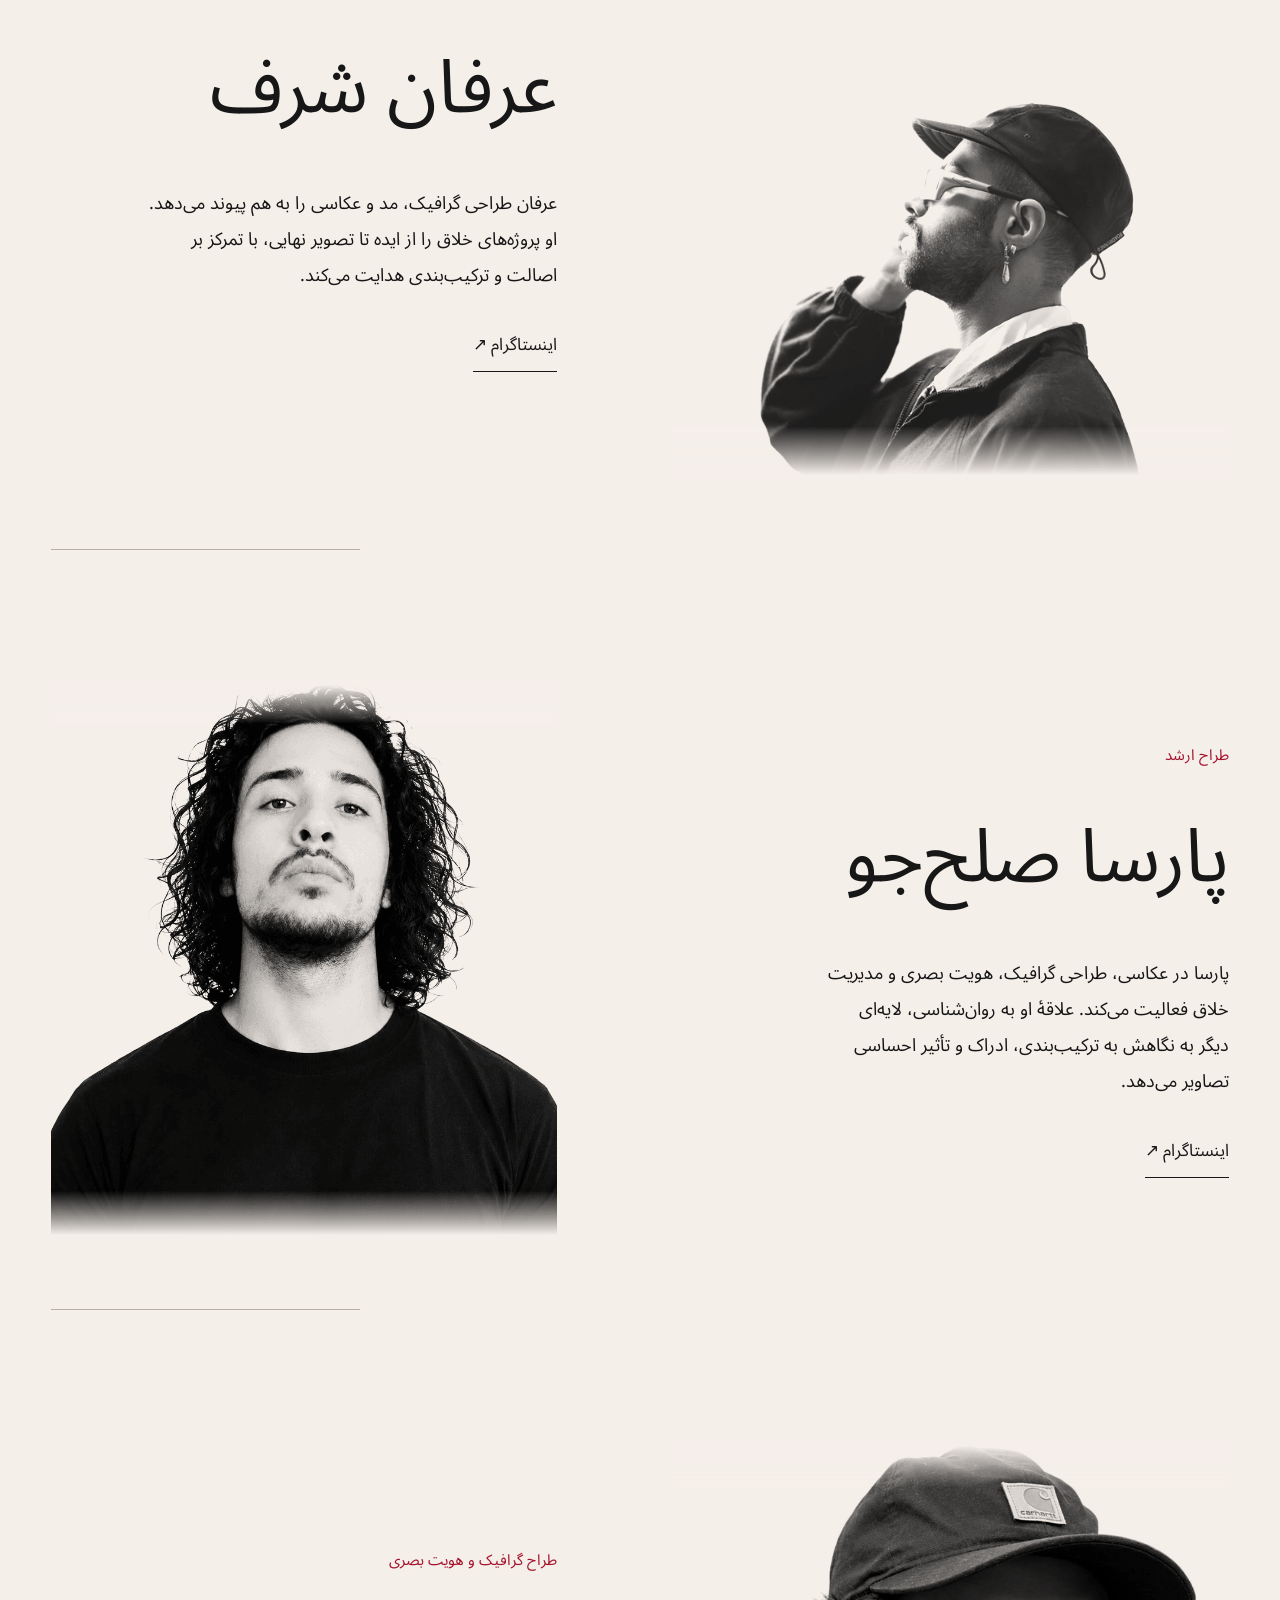
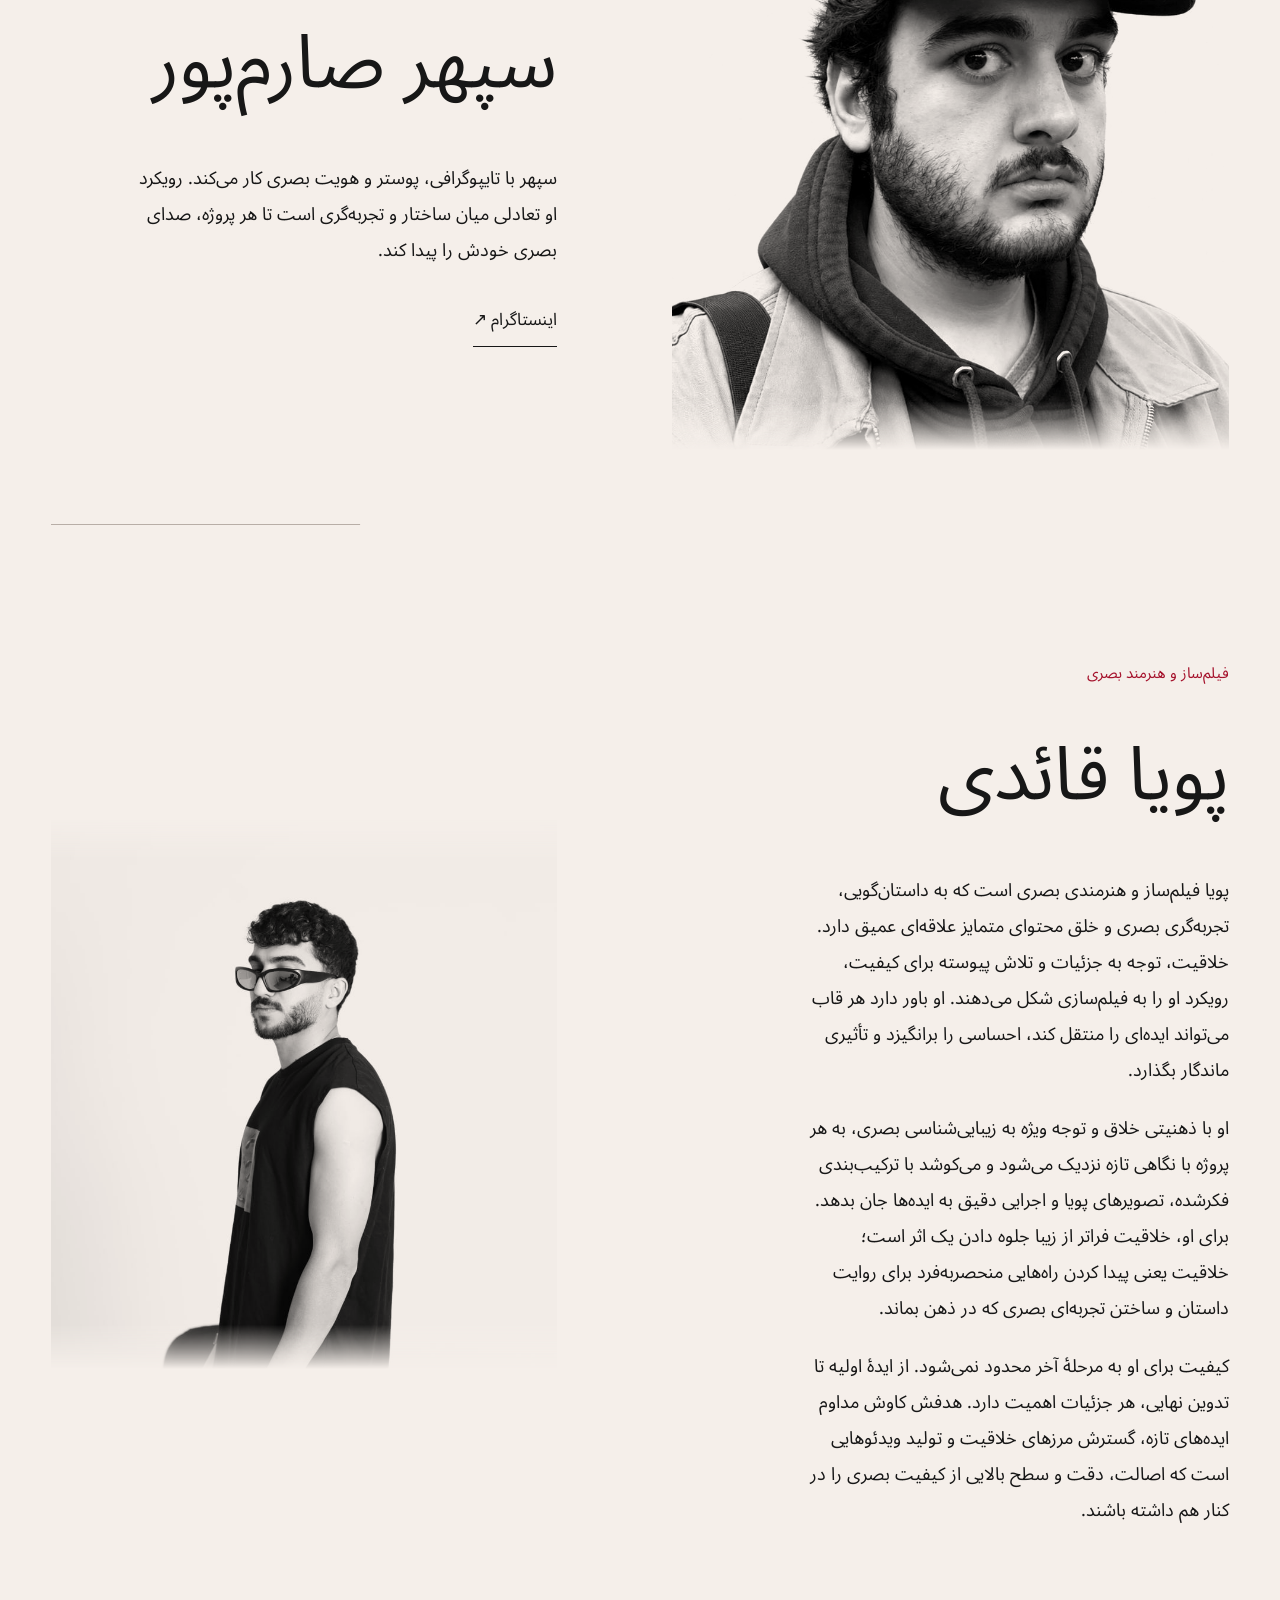
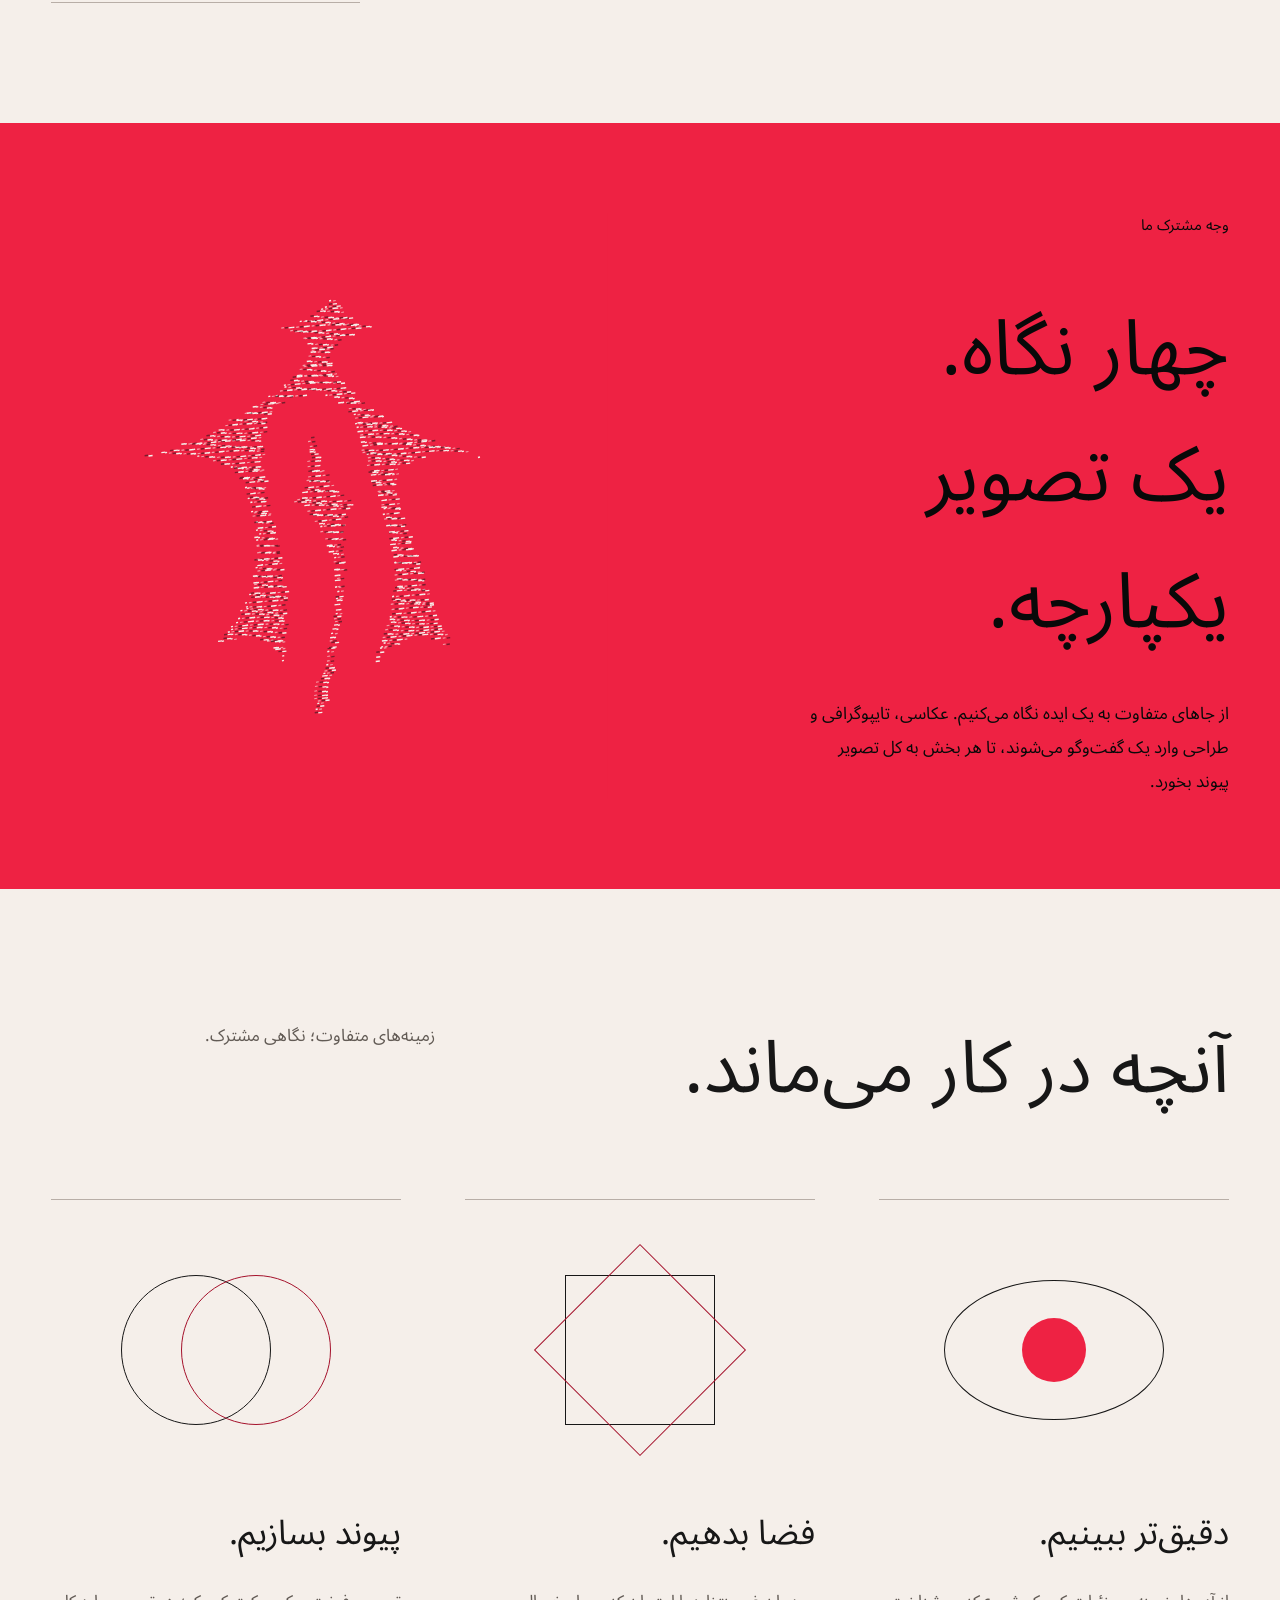
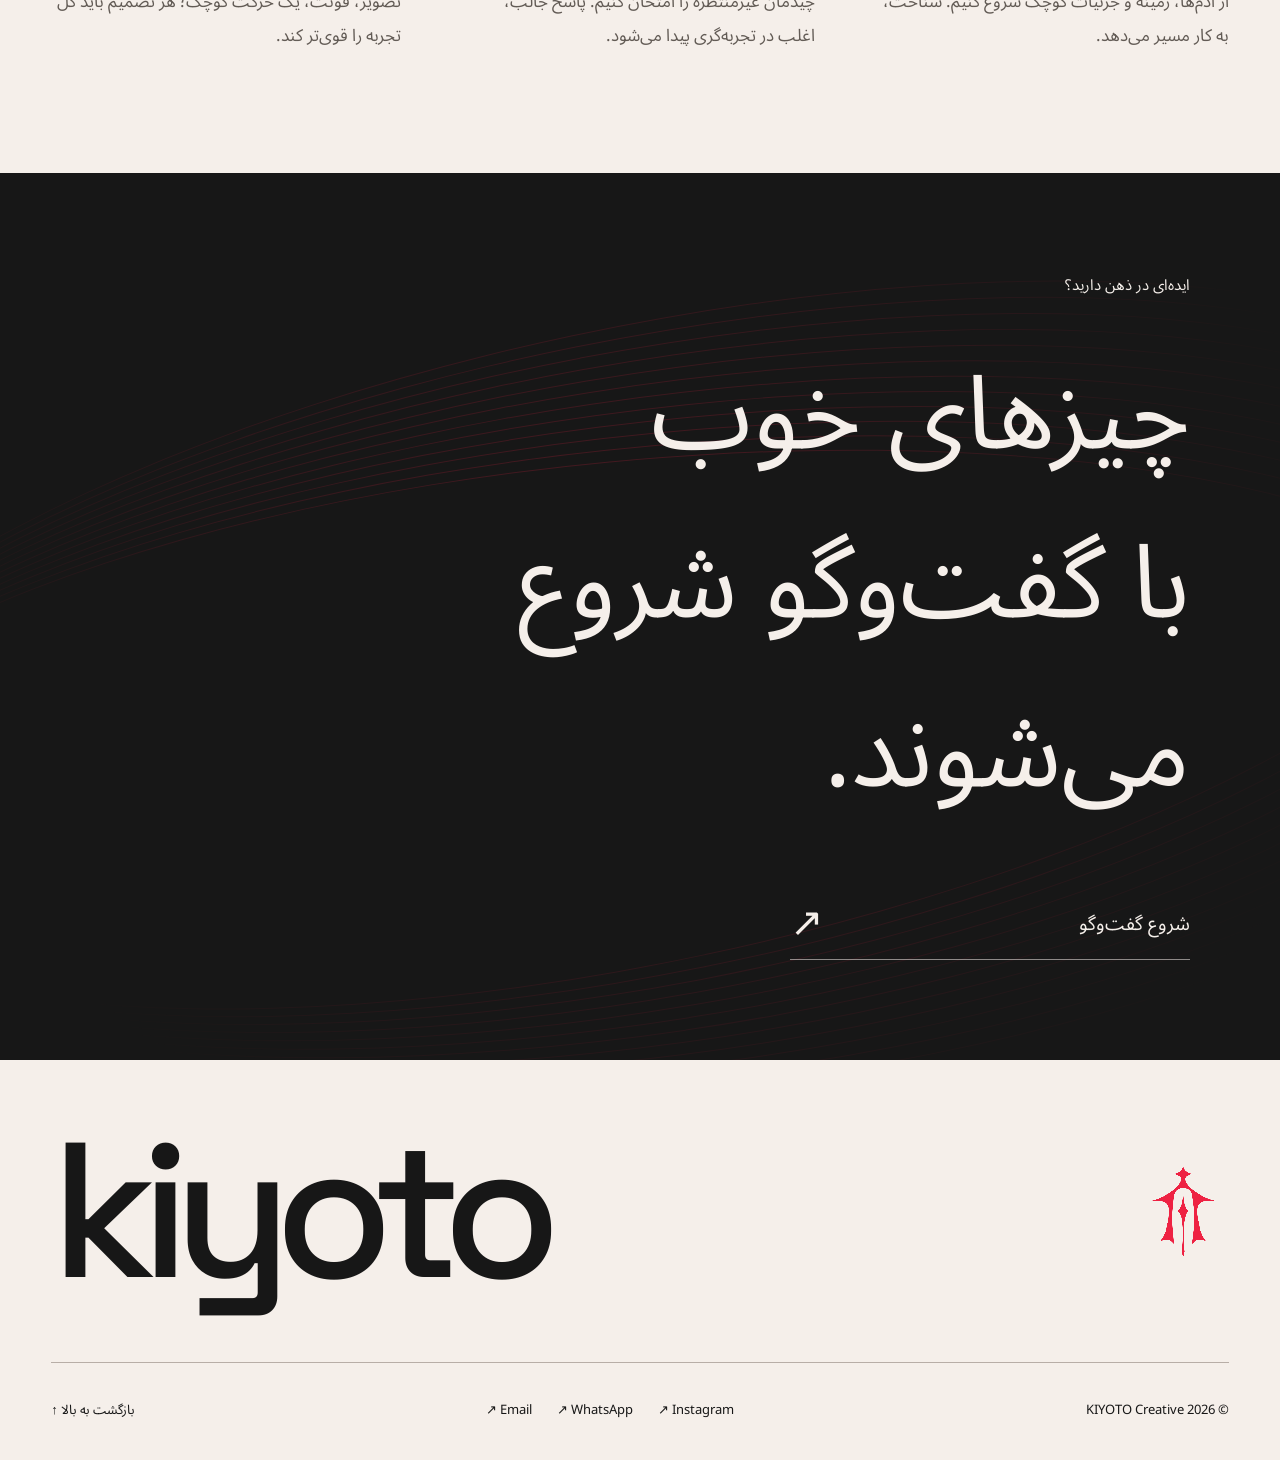
==== commit a62faae5: "Support desktop editing with subject-based photo slots" ====
--- a/about.html
+++ b/about.html
@@ -1,2 +1,2 @@
 <!doctype html>
-<html lang="fa" dir="rtl"><head><meta charset="utf-8"><meta name="viewport" content="width=device-width,initial-scale=1"><meta name="theme-color" content="#F5EFEA"><meta name="description" content="KIYOTO — an independent creative team. Identity, photography, film and design."><title>KIYOTO / Shared Frequency</title><link rel="icon" href="assets/favicon.svg"><link rel="preload" href="assets/space-grotesk.ttf" as="font" type="font/ttf" crossorigin><link rel="stylesheet" href="assets/brand-masks.css"><link rel="stylesheet" href="styles.css?v=20261120-pooya"><script src="vendor/gsap.min.js" defer></script><script src="vendor/ScrollTrigger.min.js" defer></script><script src="vendor/Flip.min.js" defer></script><script src="assets/logo-points.js" defer></script><script src="content.js?v=20261120-pooya" defer></script><script src="motion.js" defer></script><script src="app.js?v=20261120-pooya" defer></script></head><body data-page="about"><div id="app"></div><noscript>KIYOTO — Please enable JavaScript. لطفاً جاوااسکریپت را فعال کنید.</noscript></body></html>+<html lang="fa" dir="rtl"><head><meta charset="utf-8"><meta name="viewport" content="width=device-width,initial-scale=1"><meta name="theme-color" content="#F5EFEA"><meta name="description" content="KIYOTO — an independent creative team. Identity, photography, film and design."><title>KIYOTO / Shared Frequency</title><link rel="icon" href="assets/favicon.svg"><link rel="preload" href="assets/space-grotesk.ttf" as="font" type="font/ttf" crossorigin><link rel="stylesheet" href="assets/brand-masks.css?v=ea6741396519"><link rel="stylesheet" href="styles.css?v=6a7693222338"><script src="vendor/gsap.min.js?v=3d1bea374ab1" defer></script><script src="vendor/ScrollTrigger.min.js?v=b5bb360661f4" defer></script><script src="vendor/Flip.min.js?v=6e9434933eb2" defer></script><script src="assets/logo-points.js?v=62cf84e89394" defer></script><script src="content.js?v=70ec9538c563" defer></script><link rel="stylesheet" href="editor-runtime.css?v=fc6ba5ceea75"><script src="editor-data.js?v=eedac19c05f2" defer></script><script src="editor-runtime.js?v=f04eb5b4cd3c" defer></script><script src="motion.js?v=bf033ac80aed" defer></script><script src="app.js?v=5d0f5e910402" defer></script></head><body data-page="about"><div id="app"></div><noscript>KIYOTO — Please enable JavaScript. لطفاً جاوااسکریپت را فعال کنید.</noscript></body></html>
--- a/editor-runtime.css
+++ b/editor-runtime.css
@@ -0,0 +1,7 @@
+.project-cover{border:0;padding:0;background:var(--cream,#F5EFEA);color:inherit;display:block;position:relative;width:100%;aspect-ratio:4/3;overflow:hidden;text-align:start;cursor:pointer}
+.project-cover img,.project-cover video{width:100%;height:100%;object-fit:cover;display:block;transition:transform .5s ease}
+.project-cover:hover img{transform:scale(1.025)}.project-cover:focus-visible{outline:3px solid #A5122C;outline-offset:4px}
+.play-mark{position:absolute;inset:50% auto auto 50%;transform:translate(-50%,-50%);background:#F5EFEA;color:#171717;padding:16px;border-radius:50%}
+.project-dialog{border:0;background:#F5EFEA;color:#171717;width:min(1120px,94vw);max-height:94vh;padding:clamp(20px,5vw,70px);overscroll-behavior:contain}
+.project-dialog::backdrop{background:#171717aa;backdrop-filter:blur(12px)}.project-dialog-top{display:flex;justify-content:space-between;align-items:center;gap:20px}.project-close{font:inherit;font-size:34px;border:1px solid #17171755;border-radius:50%;width:52px;height:52px;background:transparent;cursor:pointer}.project-dialog h2{font-size:clamp(32px,6vw,80px);line-height:1.4;margin:35px 0}.project-description{max-width:70ch;line-height:1.9;margin-bottom:45px;white-space:pre-wrap}.project-gallery{display:grid;gap:24px}.project-gallery figure{margin:0}.project-gallery img,.project-gallery video{display:block;width:100%;height:auto}.project-close:focus-visible{outline:3px solid #A5122C}
+@media(prefers-reduced-motion:reduce){.project-cover img{transition:none}}
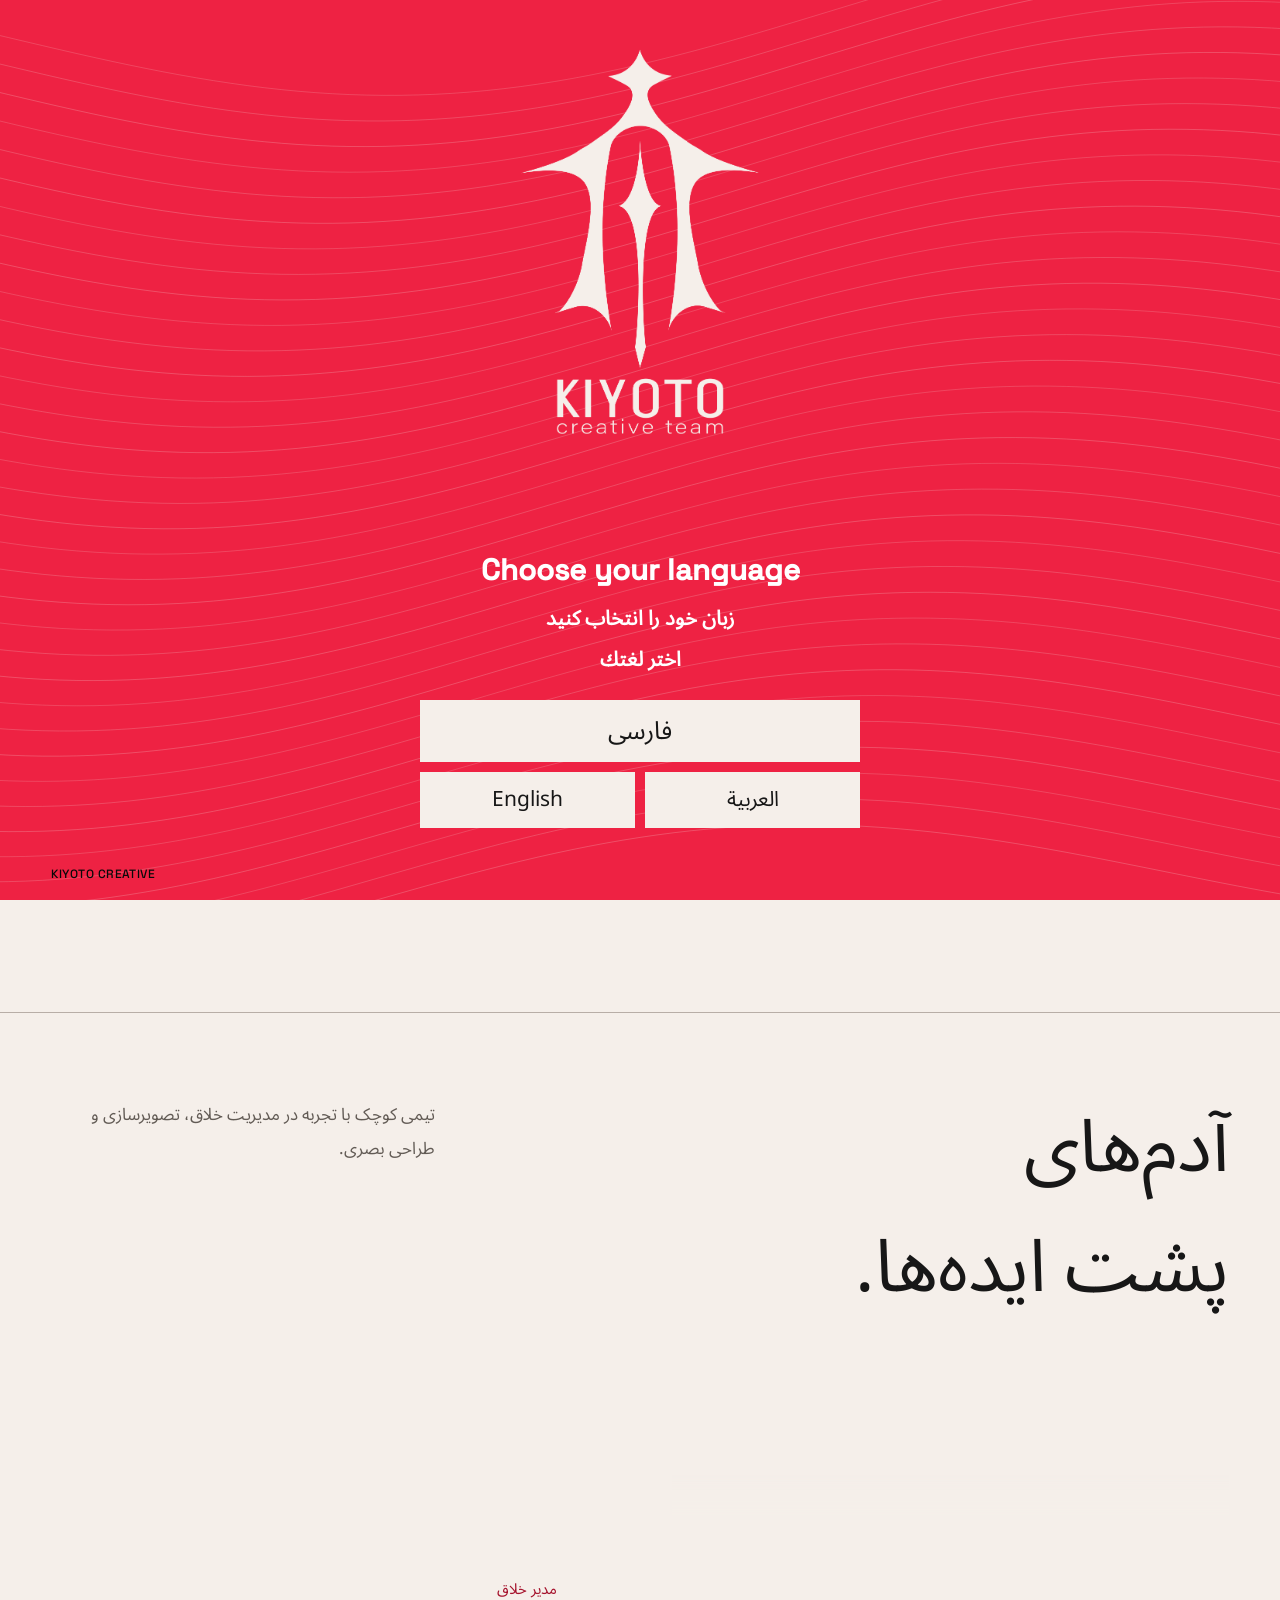
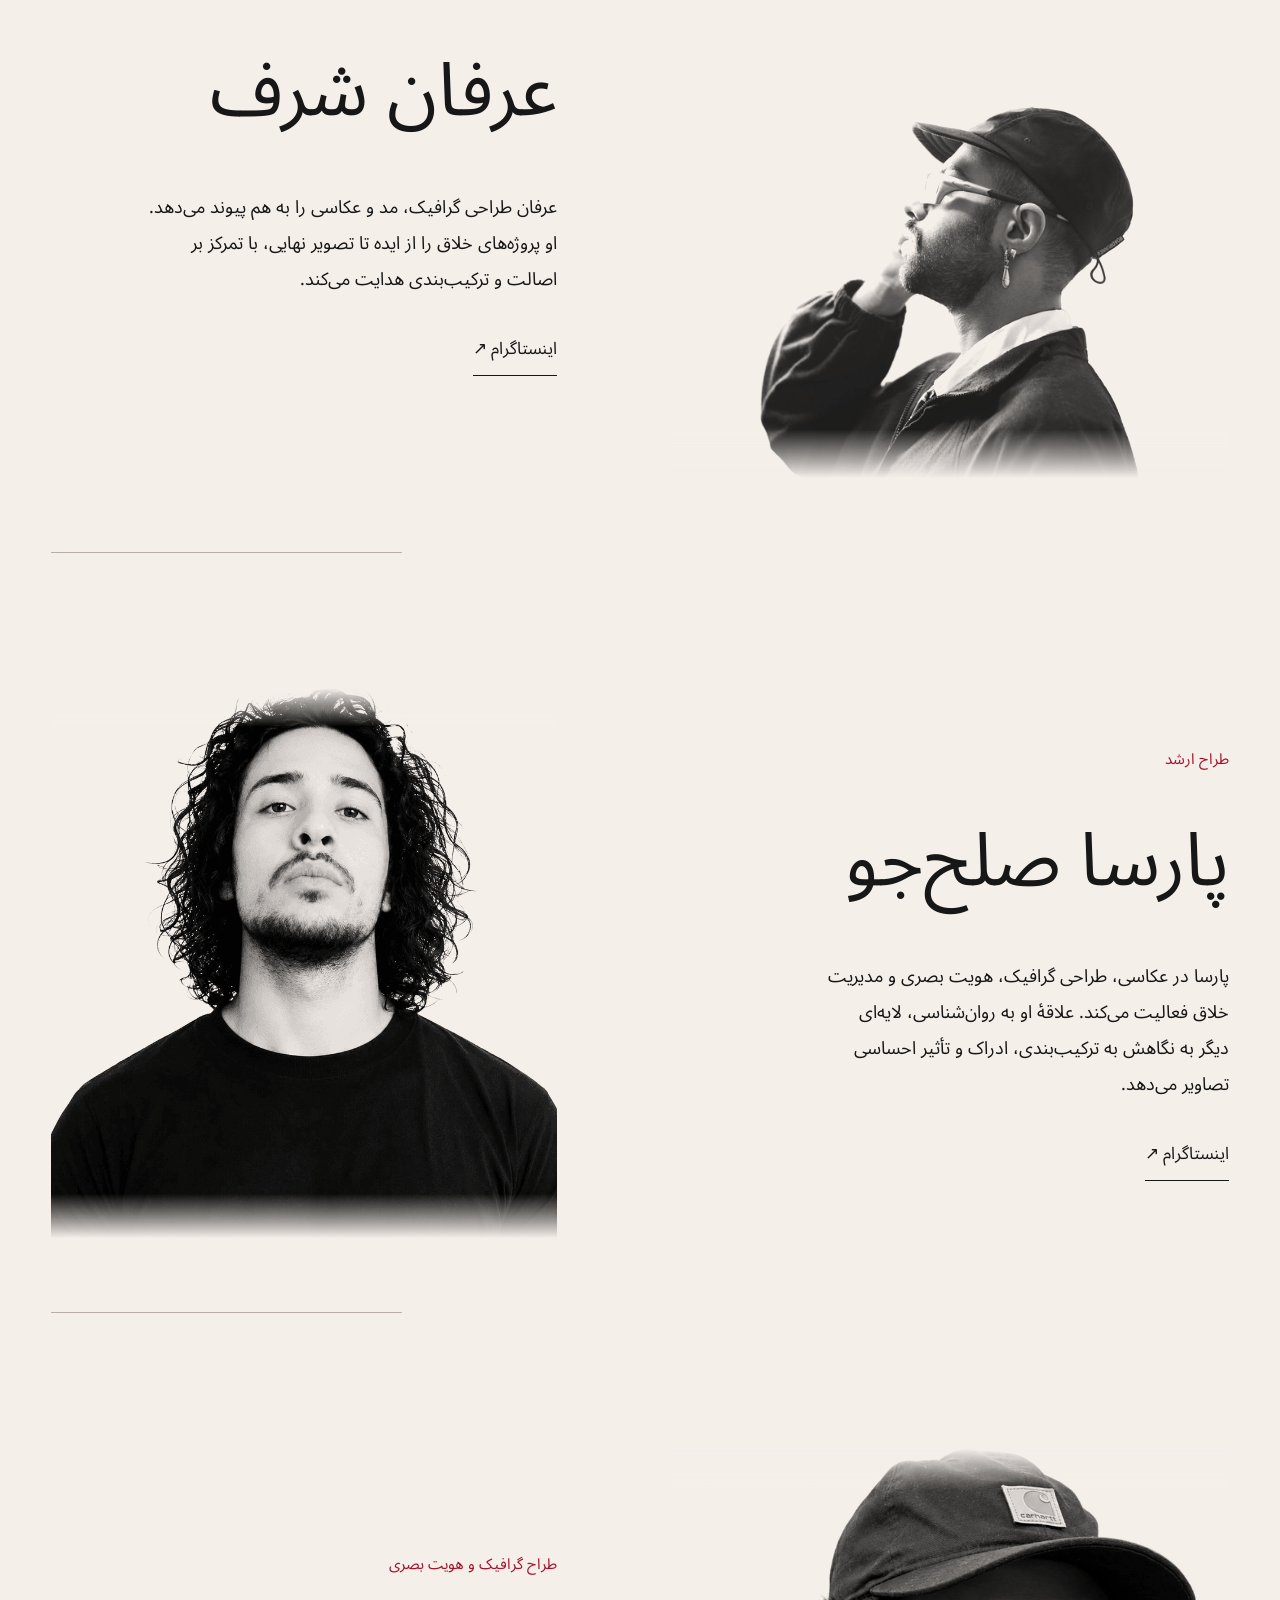
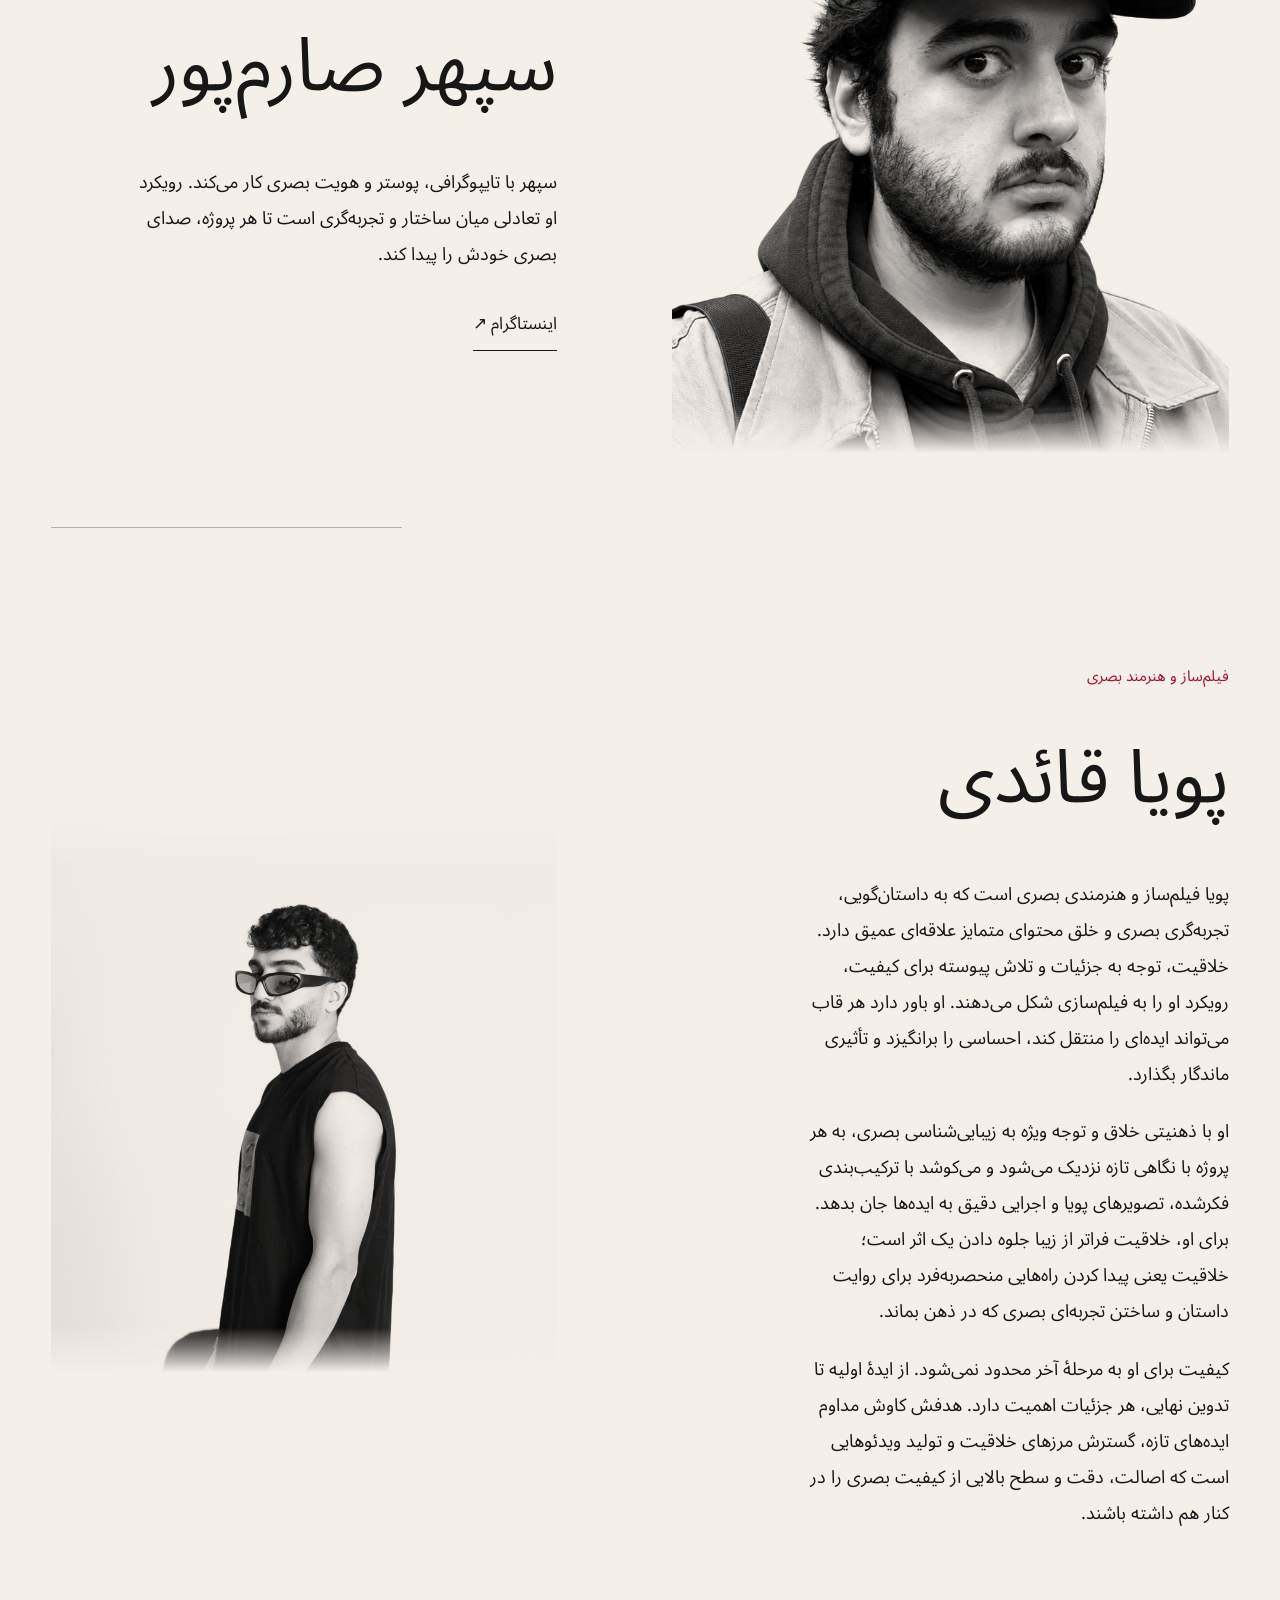
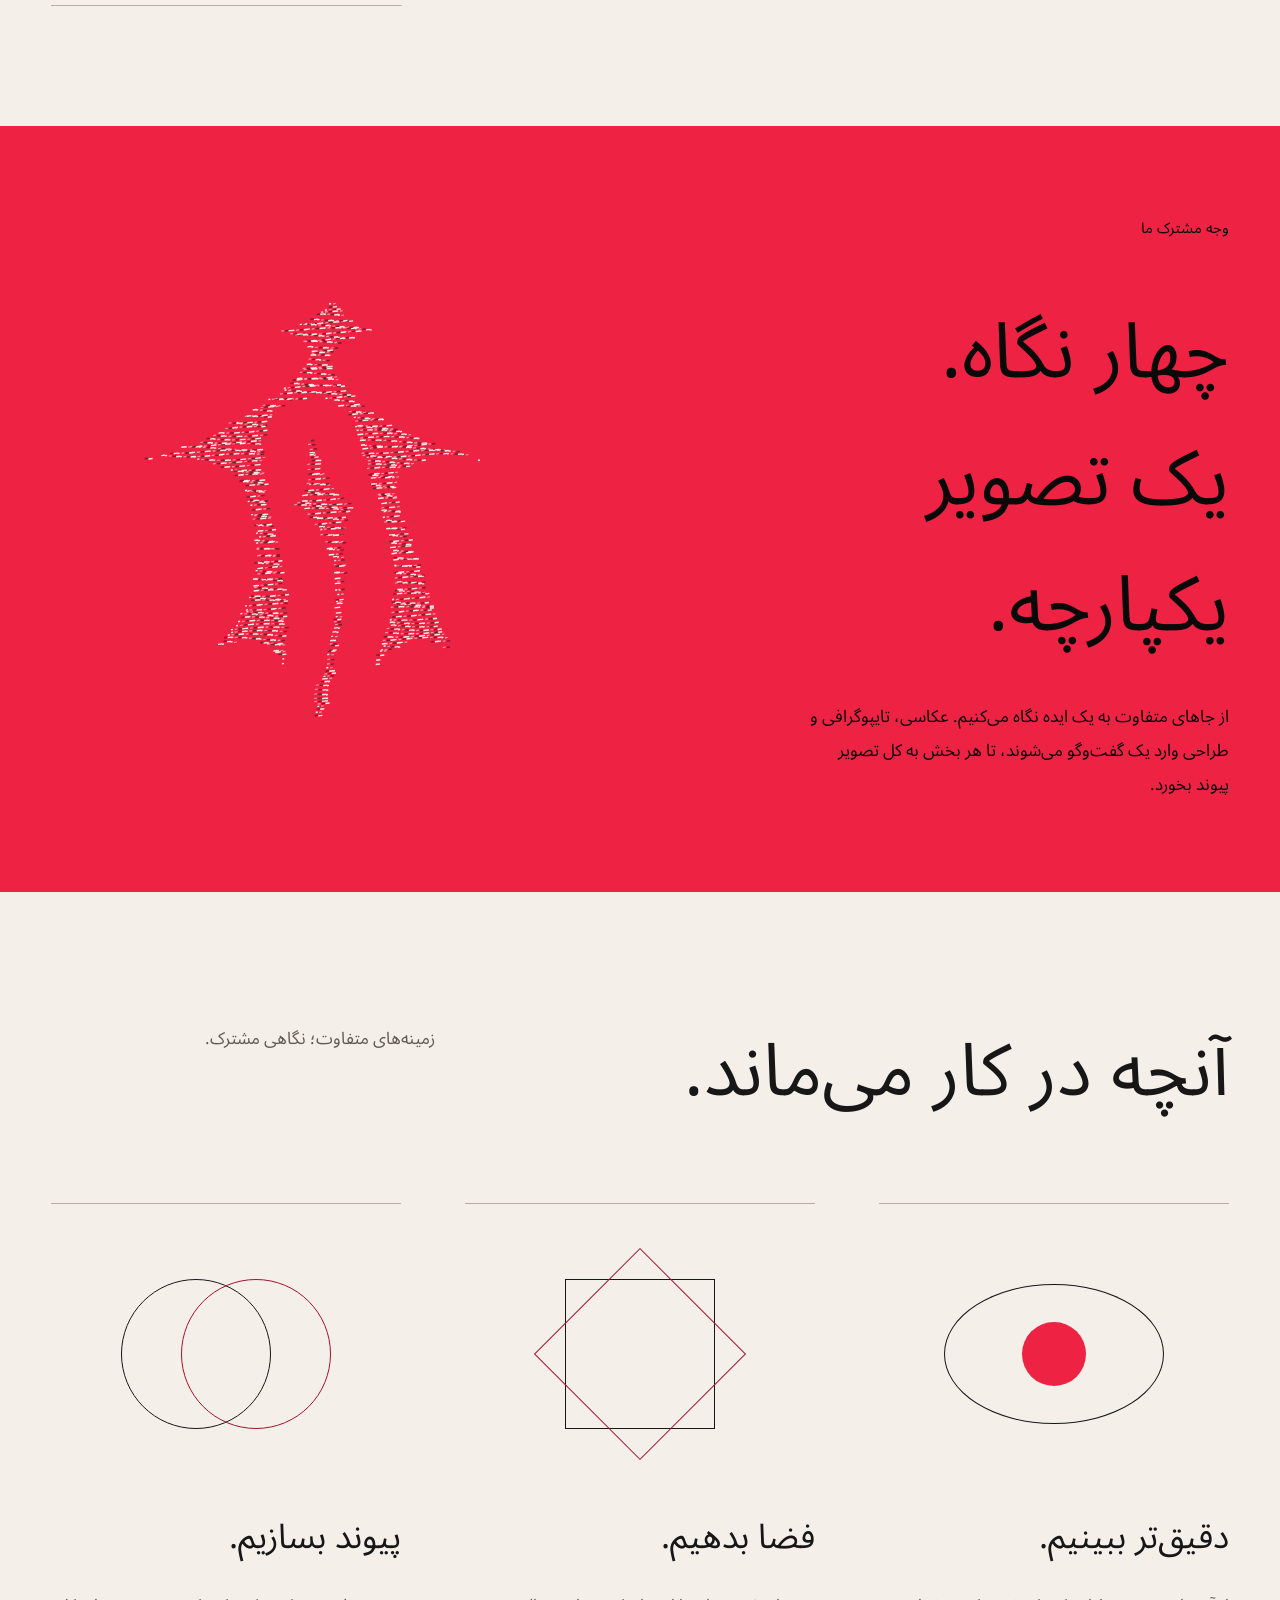
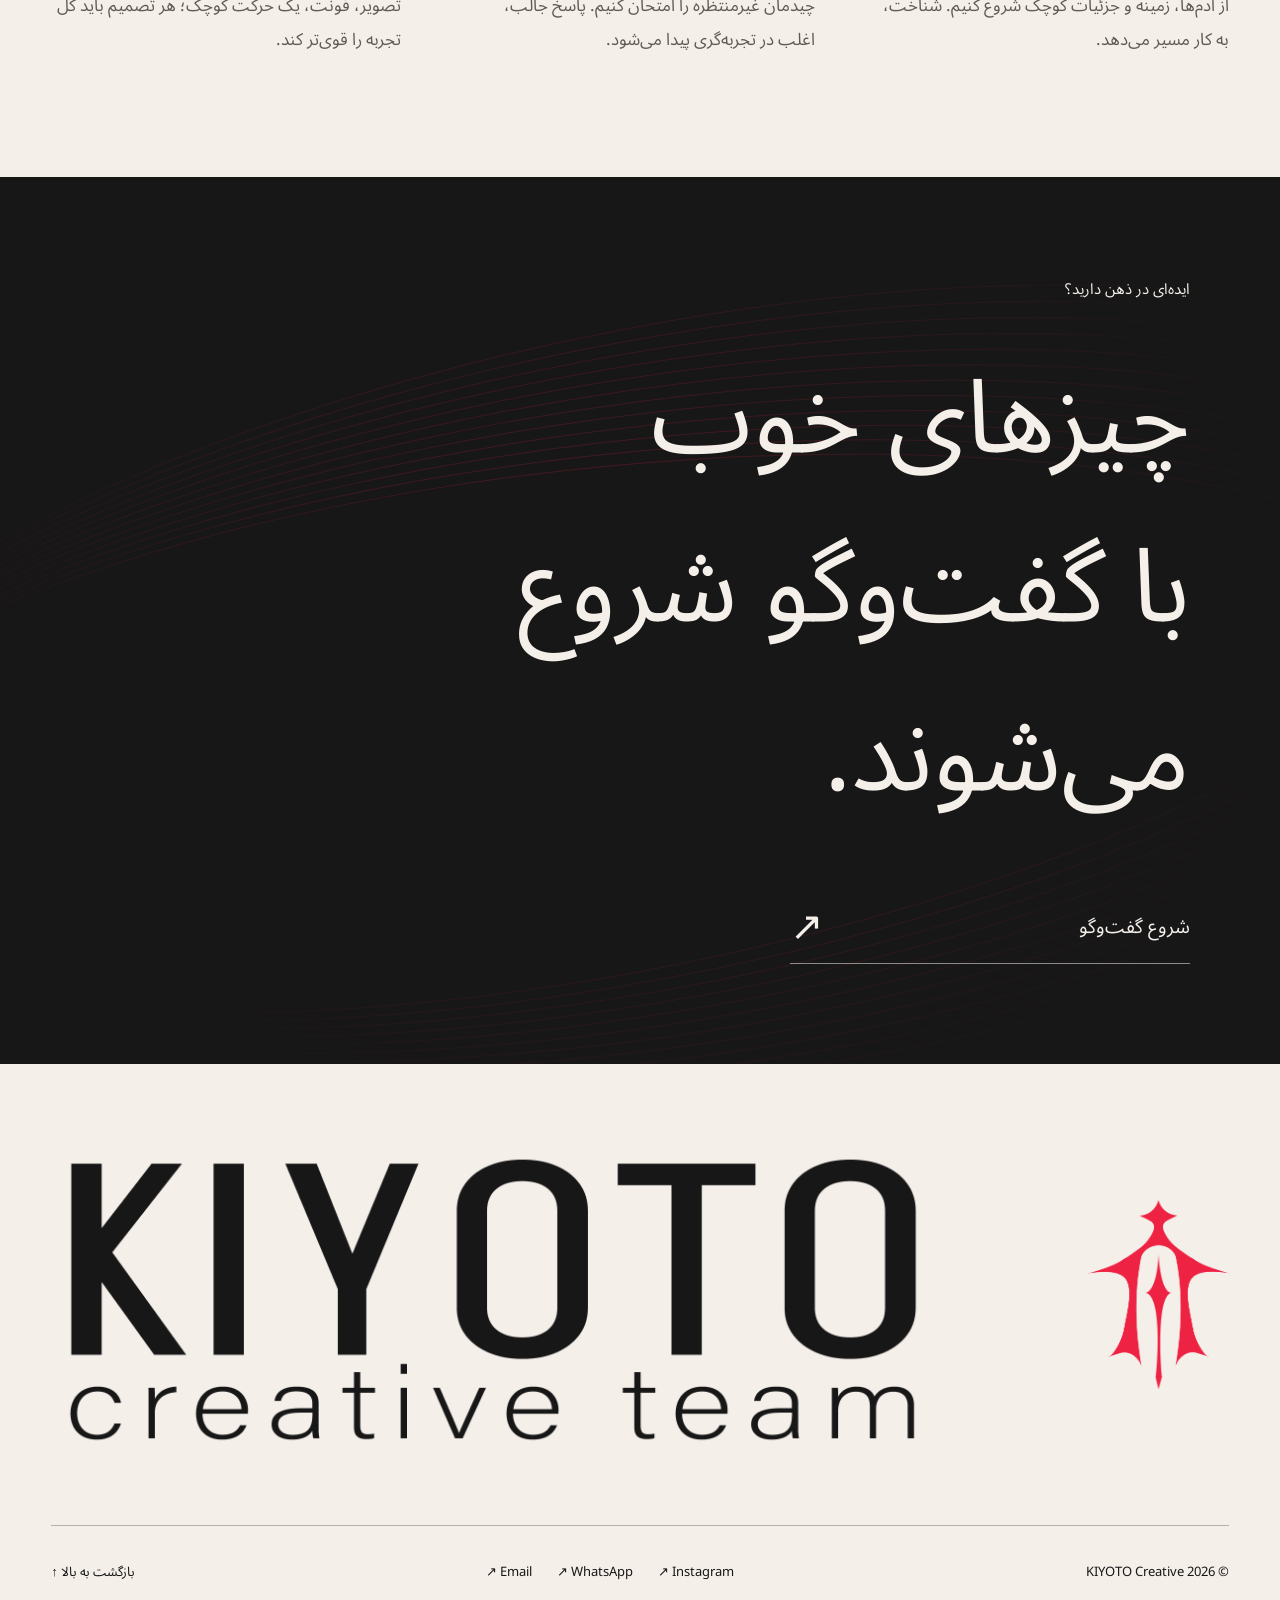
==== commit 63eefa0a: "Use official KIYOTO logo artwork throughout the website" ====
--- a/about.html
+++ b/about.html
@@ -1,2 +1,2 @@
 <!doctype html>
-<html lang="fa" dir="rtl"><head><meta charset="utf-8"><meta name="viewport" content="width=device-width,initial-scale=1"><meta name="theme-color" content="#F5EFEA"><meta name="description" content="KIYOTO — an independent creative team. Identity, photography, film and design."><title>KIYOTO / Shared Frequency</title><link rel="icon" href="assets/favicon.svg"><link rel="preload" href="assets/space-grotesk.ttf" as="font" type="font/ttf" crossorigin><link rel="stylesheet" href="assets/brand-masks.css?v=ea6741396519"><link rel="stylesheet" href="styles.css?v=6a7693222338"><script src="vendor/gsap.min.js?v=3d1bea374ab1" defer></script><script src="vendor/ScrollTrigger.min.js?v=b5bb360661f4" defer></script><script src="vendor/Flip.min.js?v=6e9434933eb2" defer></script><script src="assets/logo-points.js?v=62cf84e89394" defer></script><script src="content.js?v=70ec9538c563" defer></script><link rel="stylesheet" href="editor-runtime.css?v=fc6ba5ceea75"><script src="editor-data.js?v=eedac19c05f2" defer></script><script src="editor-runtime.js?v=f04eb5b4cd3c" defer></script><script src="motion.js?v=bf033ac80aed" defer></script><script src="app.js?v=5d0f5e910402" defer></script></head><body data-page="about"><div id="app"></div><noscript>KIYOTO — Please enable JavaScript. لطفاً جاوااسکریپت را فعال کنید.</noscript></body></html>+<html lang="fa" dir="rtl"><head><meta charset="utf-8"><meta name="viewport" content="width=device-width,initial-scale=1"><meta name="theme-color" content="#F5EFEA"><meta name="description" content="KIYOTO — an independent creative team. Identity, photography, film and design."><title>KIYOTO / Shared Frequency</title><link rel="icon" href="assets/favicon.svg"><link rel="preload" href="assets/space-grotesk.ttf" as="font" type="font/ttf" crossorigin><link rel="stylesheet" href="assets/brand-masks.css?v=ea6741396519"><link rel="stylesheet" href="styles.css?v=be185847ef92"><script src="vendor/gsap.min.js?v=3d1bea374ab1" defer></script><script src="vendor/ScrollTrigger.min.js?v=b5bb360661f4" defer></script><script src="vendor/Flip.min.js?v=6e9434933eb2" defer></script><script src="assets/logo-points.js?v=62cf84e89394" defer></script><script src="content.js?v=70ec9538c563" defer></script><link rel="stylesheet" href="editor-runtime.css?v=fc6ba5ceea75"><script src="editor-data.js?v=eedac19c05f2" defer></script><script src="editor-runtime.js?v=0bb3d4f18821" defer></script><script src="motion.js?v=bf033ac80aed" defer></script><script src="app.js?v=20a7dd10d433" defer></script></head><body data-page="about"><div id="app"></div><noscript>KIYOTO — Please enable JavaScript. لطفاً جاوااسکریپت را فعال کنید.</noscript></body></html>
--- a/styles.css
+++ b/styles.css
@@ -23,3 +23,11 @@
 .person-copy p+p{margin-top:1.2em}
 #pooya{scroll-margin-top:30px}
 #pooya img{filter:grayscale(1);object-position:50% 28%}
+
+/* Official KIYOTO artwork: preserve the supplied letterforms and proportions. */
+:root{--symbol-mask:url("assets/brand-symbol.png");--full-mask:url("assets/brand-lockup.png")}
+.brand-art{display:block;flex-shrink:0;background:currentColor;mask:url("assets/brand-wordmark.png") center/contain no-repeat;-webkit-mask:url("assets/brand-wordmark.png") center/contain no-repeat;aspect-ratio:1786/690}
+.brand{gap:11px;letter-spacing:0}.brand>.brand-art{width:136px;height:auto}.brand .symbol{width:22px;height:32px}
+.giant-word,html[dir=rtl] .giant-word{display:block;font-size:inherit;line-height:1;letter-spacing:0;margin:0;padding:22px 0 20px;width:100%}.giant-word>.brand-art{width:100%;height:auto}
+.footer-brand{display:flex;align-items:center;justify-content:space-between;gap:5vw;font-size:inherit;letter-spacing:0}.footer-brand>.brand-art{width:75%;height:auto}.footer-brand>.symbol{width:12%;height:auto;aspect-ratio:2449/3278}
+@media(max-width:540px){.brand>.brand-art{width:112px}.brand .symbol{width:19px;height:28px}.giant-word,html[dir=rtl] .giant-word{padding-block:28px}.footer-brand>.brand-art{width:78%}}
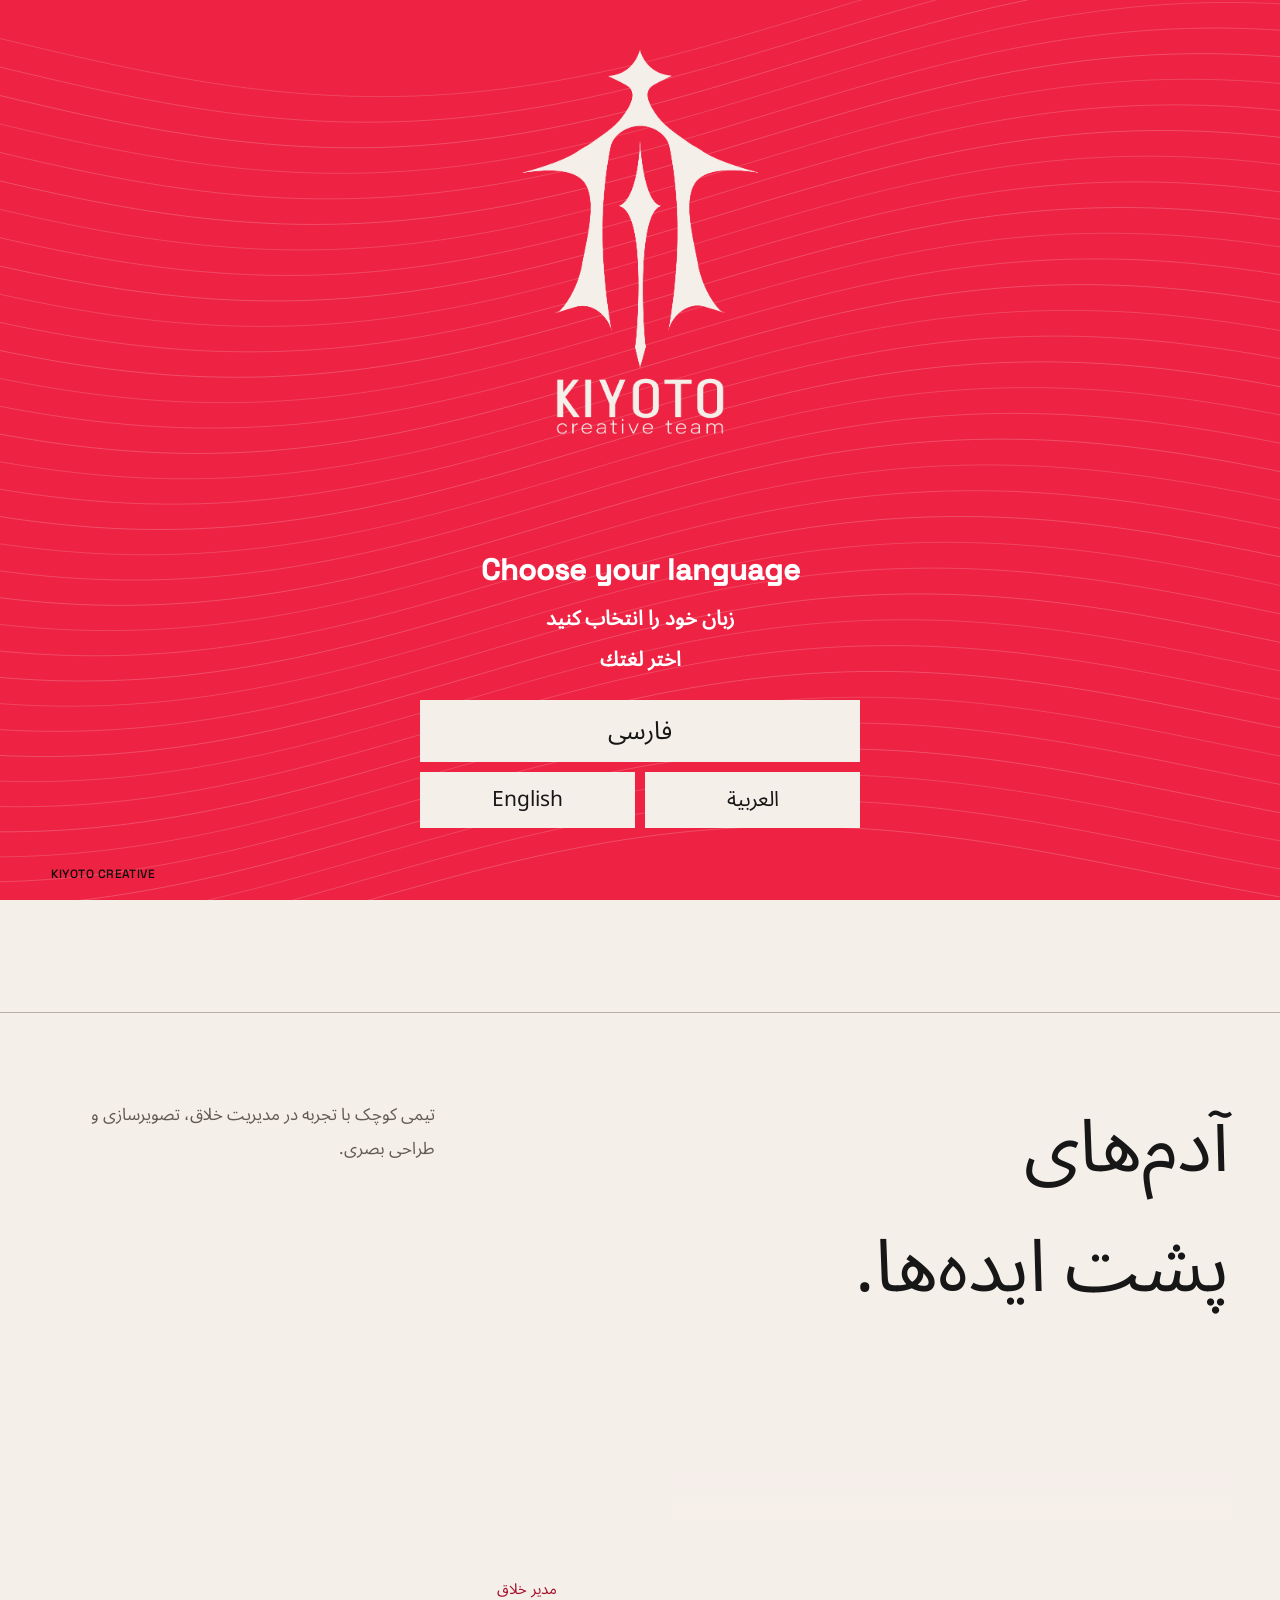
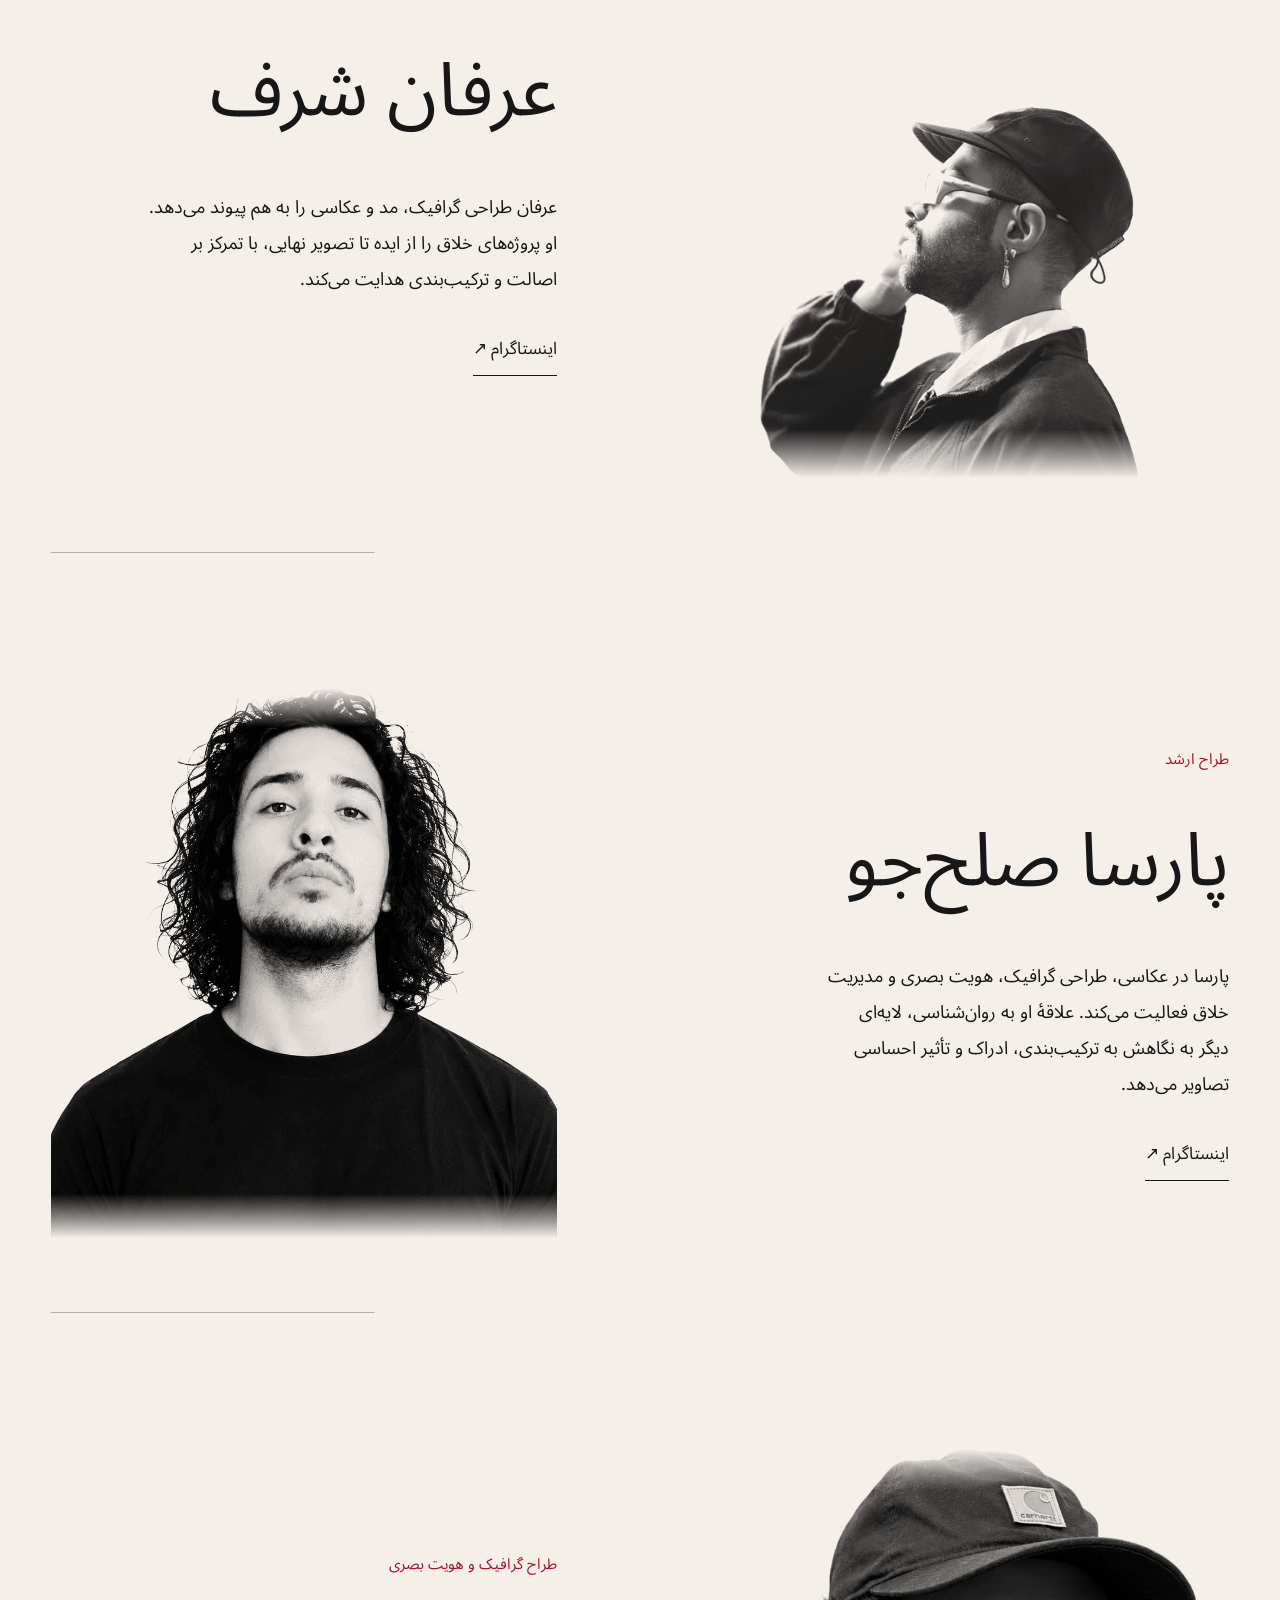
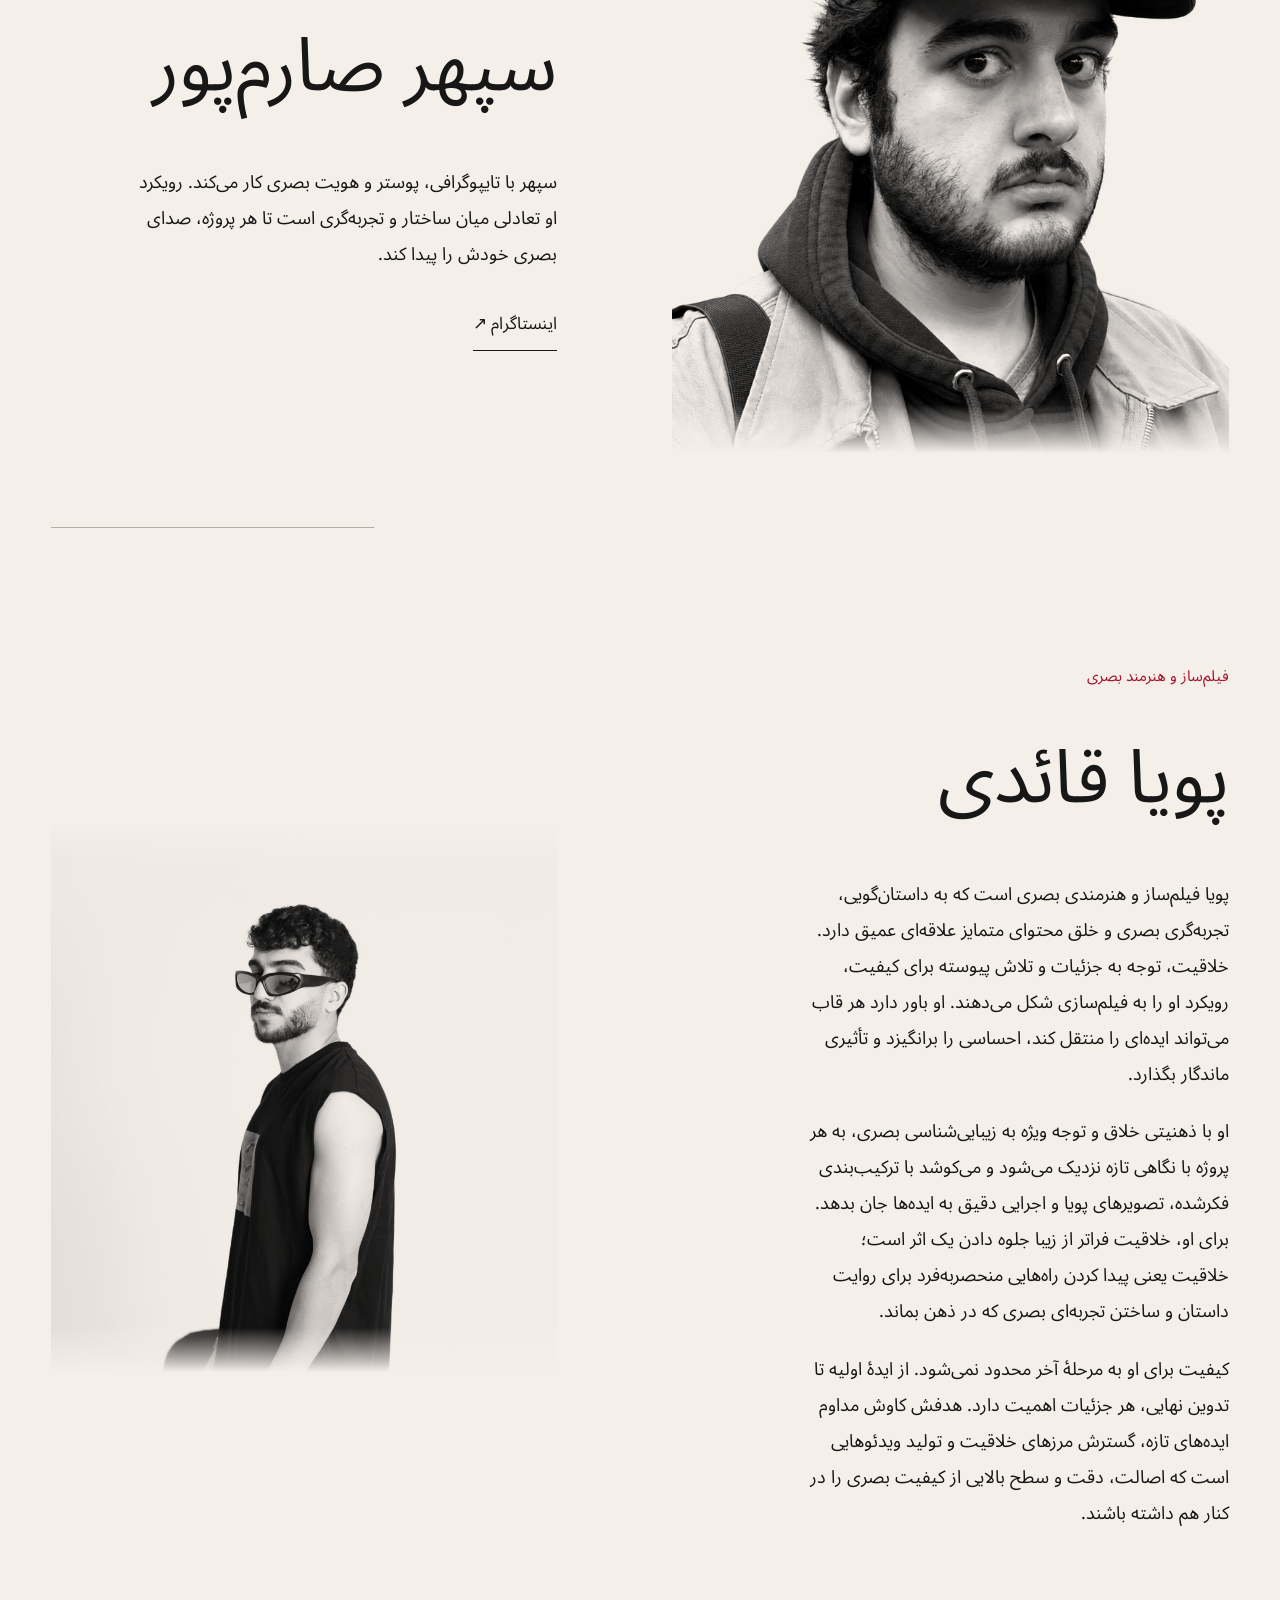
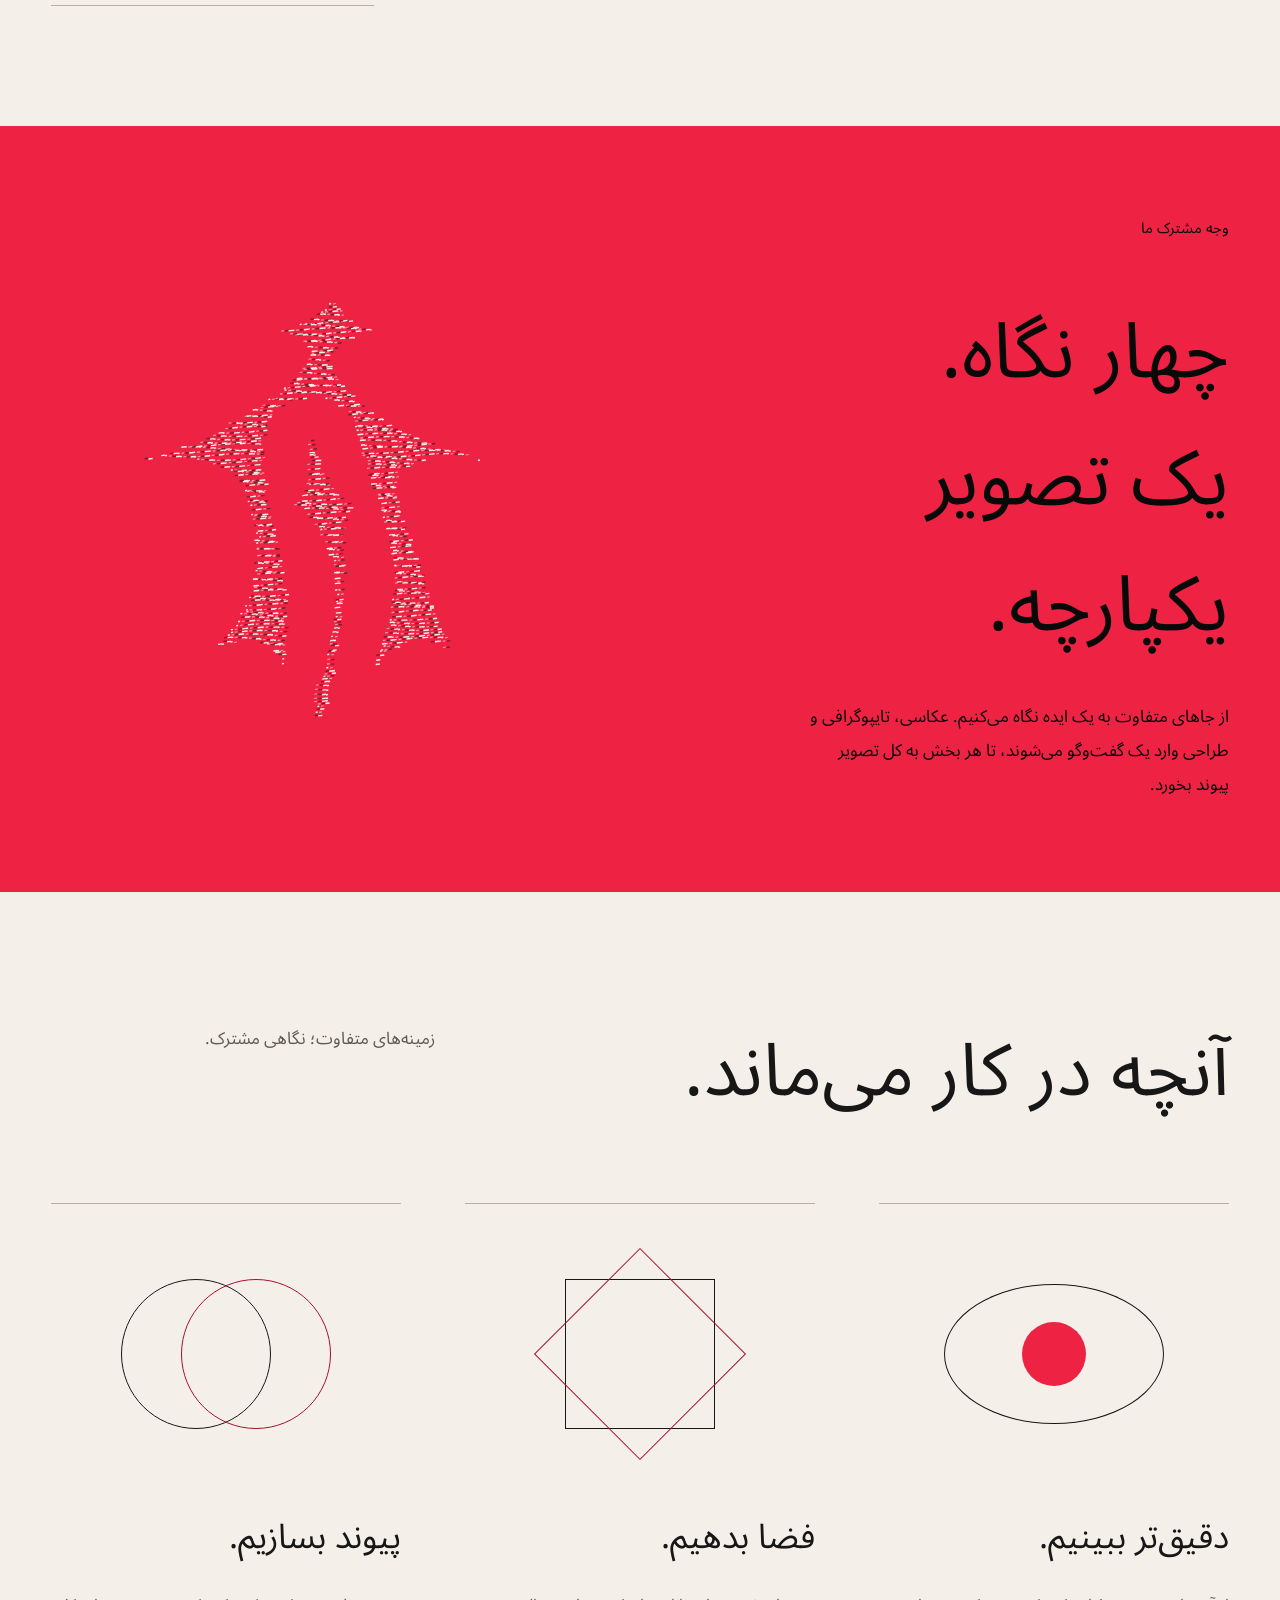
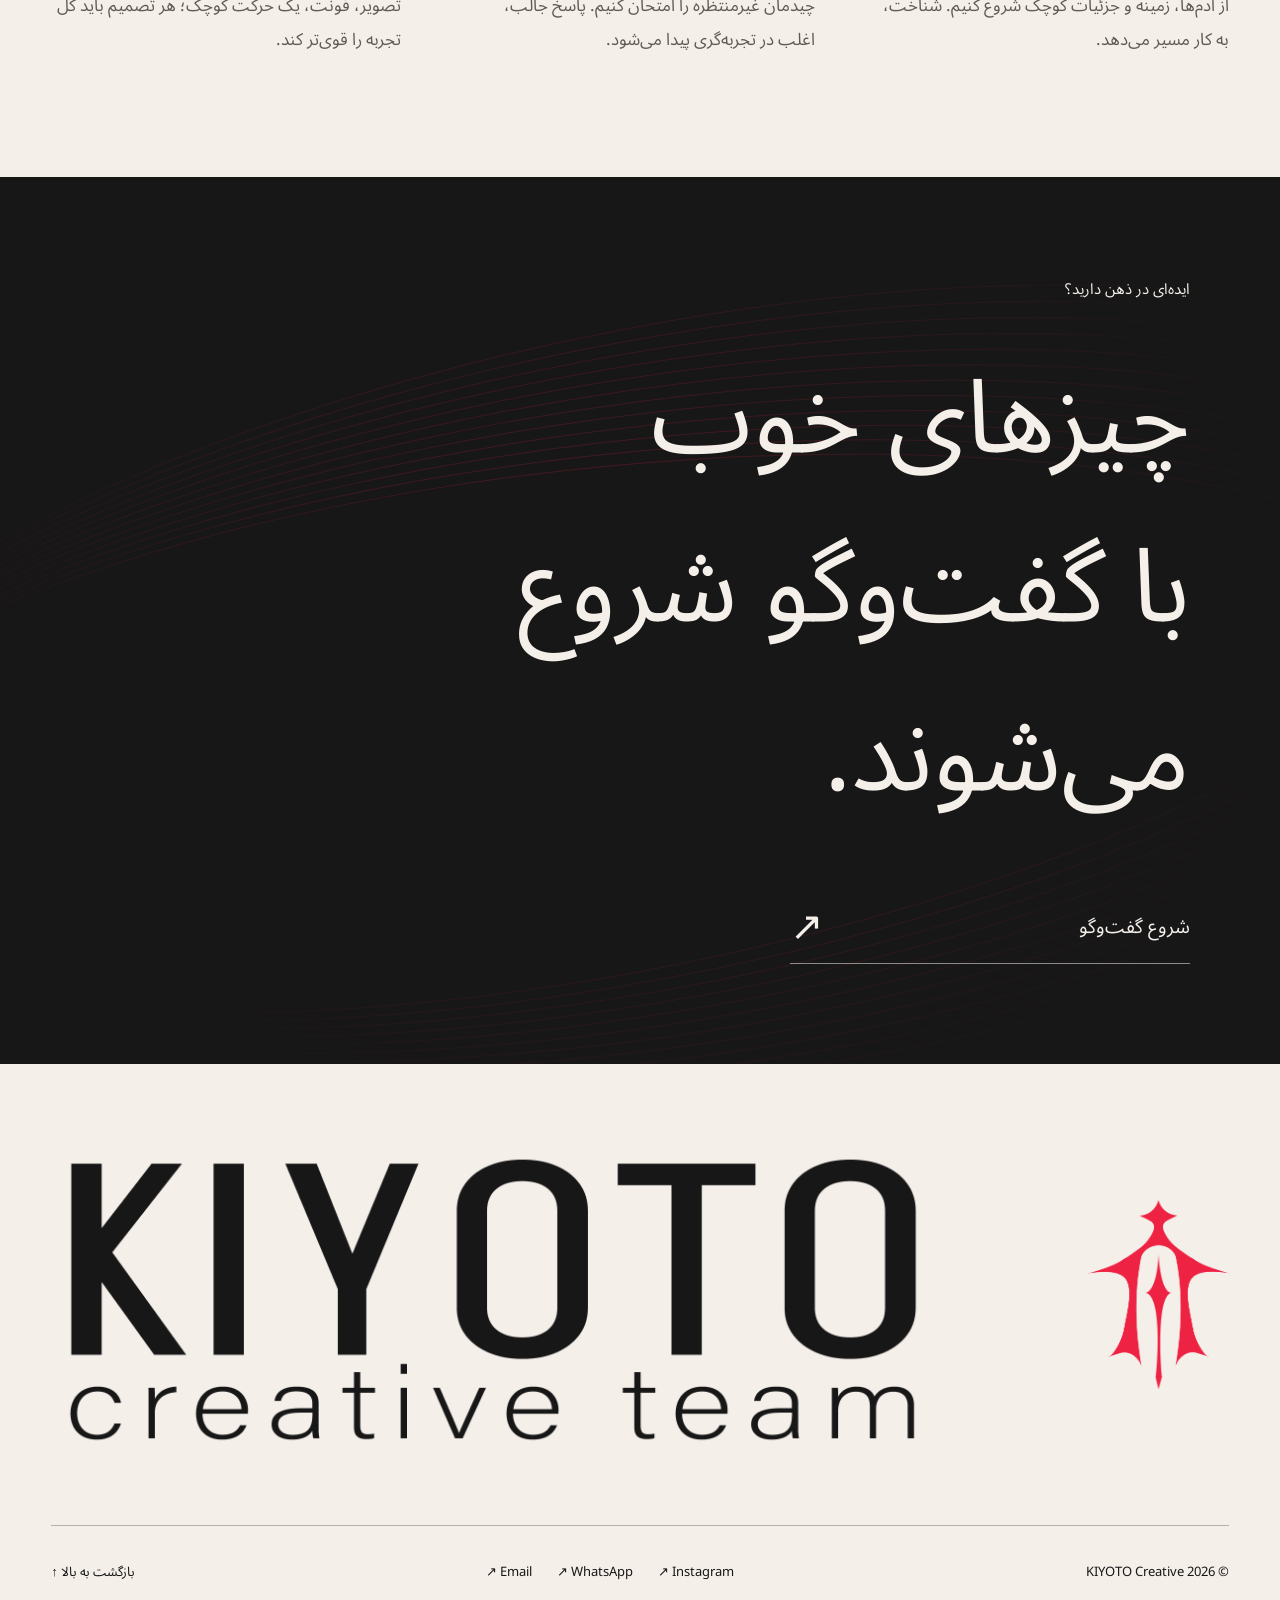
==== commit 4ee053f9: "Group portfolio filters under Photography and Film and Design" ====
--- a/about.html
+++ b/about.html
@@ -1,2 +1,2 @@
 <!doctype html>
-<html lang="fa" dir="rtl"><head><meta charset="utf-8"><meta name="viewport" content="width=device-width,initial-scale=1"><meta name="theme-color" content="#F5EFEA"><meta name="description" content="KIYOTO — an independent creative team. Identity, photography, film and design."><title>KIYOTO / Shared Frequency</title><link rel="icon" href="assets/favicon.svg"><link rel="preload" href="assets/space-grotesk.ttf" as="font" type="font/ttf" crossorigin><link rel="stylesheet" href="assets/brand-masks.css?v=ea6741396519"><link rel="stylesheet" href="styles.css?v=be185847ef92"><script src="vendor/gsap.min.js?v=3d1bea374ab1" defer></script><script src="vendor/ScrollTrigger.min.js?v=b5bb360661f4" defer></script><script src="vendor/Flip.min.js?v=6e9434933eb2" defer></script><script src="assets/logo-points.js?v=62cf84e89394" defer></script><script src="content.js?v=70ec9538c563" defer></script><link rel="stylesheet" href="editor-runtime.css?v=fc6ba5ceea75"><script src="editor-data.js?v=eedac19c05f2" defer></script><script src="editor-runtime.js?v=0bb3d4f18821" defer></script><script src="motion.js?v=bf033ac80aed" defer></script><script src="app.js?v=20a7dd10d433" defer></script></head><body data-page="about"><div id="app"></div><noscript>KIYOTO — Please enable JavaScript. لطفاً جاوااسکریپت را فعال کنید.</noscript></body></html>+<html lang="fa" dir="rtl"><head><meta charset="utf-8"><meta name="viewport" content="width=device-width,initial-scale=1"><meta name="theme-color" content="#F5EFEA"><title>KIYOTO Creative Team</title><link rel="preload" href="assets/space-grotesk.ttf" as="font" type="font/ttf" crossorigin><link rel="stylesheet" href="assets/brand-masks.css?v=ea6741396519"><link rel="stylesheet" href="styles.css?v=4a67b7caa434"><script src="vendor/gsap.min.js?v=3d1bea374ab1" defer></script><script src="vendor/ScrollTrigger.min.js?v=b5bb360661f4" defer></script><script src="vendor/Flip.min.js?v=6e9434933eb2" defer></script><script src="assets/logo-points.js?v=62cf84e89394" defer></script><script src="content.js?v=70ec9538c563" defer></script><link rel="stylesheet" href="editor-runtime.css?v=fc6ba5ceea75"><script src="editor-data.js?v=11f5edebc4d9" defer></script><script src="editor-runtime.js?v=fce65c697c09" defer></script><script src="motion.js?v=bf033ac80aed" defer></script><script src="app.js?v=ea36ec47fb14" defer></script><meta name="description" content="An independent creative team. Photography, film, brand identity and design."><link rel="canonical" href="https://kiyotoadv.github.io/about.html"><link rel="icon" href="assets/favicon.svg"><meta property="og:type" content="website"><meta property="og:title" content="KIYOTO Creative Team"><meta property="og:description" content="An independent creative team. Photography, film, brand identity and design."><meta property="og:url" content="https://kiyotoadv.github.io/about.html"><meta property="og:image" content="https://kiyotoadv.github.io/assets/brand-lockup.png"><meta name="twitter:card" content="summary_large_image"><meta name="twitter:title" content="KIYOTO Creative Team"><meta name="twitter:description" content="An independent creative team. Photography, film, brand identity and design."><meta name="twitter:image" content="https://kiyotoadv.github.io/assets/brand-lockup.png"></head><body data-page="about"><div id="app"></div><noscript>KIYOTO — Please enable JavaScript. لطفاً جاوااسکریپت را فعال کنید.</noscript></body></html>
--- a/styles.css
+++ b/styles.css
@@ -31,3 +31,5 @@
 .giant-word,html[dir=rtl] .giant-word{display:block;font-size:inherit;line-height:1;letter-spacing:0;margin:0;padding:22px 0 20px;width:100%}.giant-word>.brand-art{width:100%;height:auto}
 .footer-brand{display:flex;align-items:center;justify-content:space-between;gap:5vw;font-size:inherit;letter-spacing:0}.footer-brand>.brand-art{width:75%;height:auto}.footer-brand>.symbol{width:12%;height:auto;aspect-ratio:2449/3278}
 @media(max-width:540px){.brand>.brand-art{width:112px}.brand .symbol{width:19px;height:28px}.giant-word,html[dir=rtl] .giant-word{padding-block:28px}.footer-brand>.brand-art{width:78%}}
+
+.subject-filters{width:100%;margin-top:22px}.subject-filter-tier{display:flex;flex-wrap:wrap;gap:9px;margin-bottom:12px;padding-top:12px;border-top:1px solid var(--rule)}.subject-filter-tier button{padding:10px 16px;border:1px solid var(--rule);border-radius:25px;font-size:14px;line-height:1.5}.subject-filter-tier button.active{background:var(--ink);color:var(--paper);border-color:var(--ink)}.subject-filter-tier button:hover{border-color:var(--wine)}.collection-controls{flex-wrap:wrap}.collection-controls>.result-count{display:block;margin-top:15px}
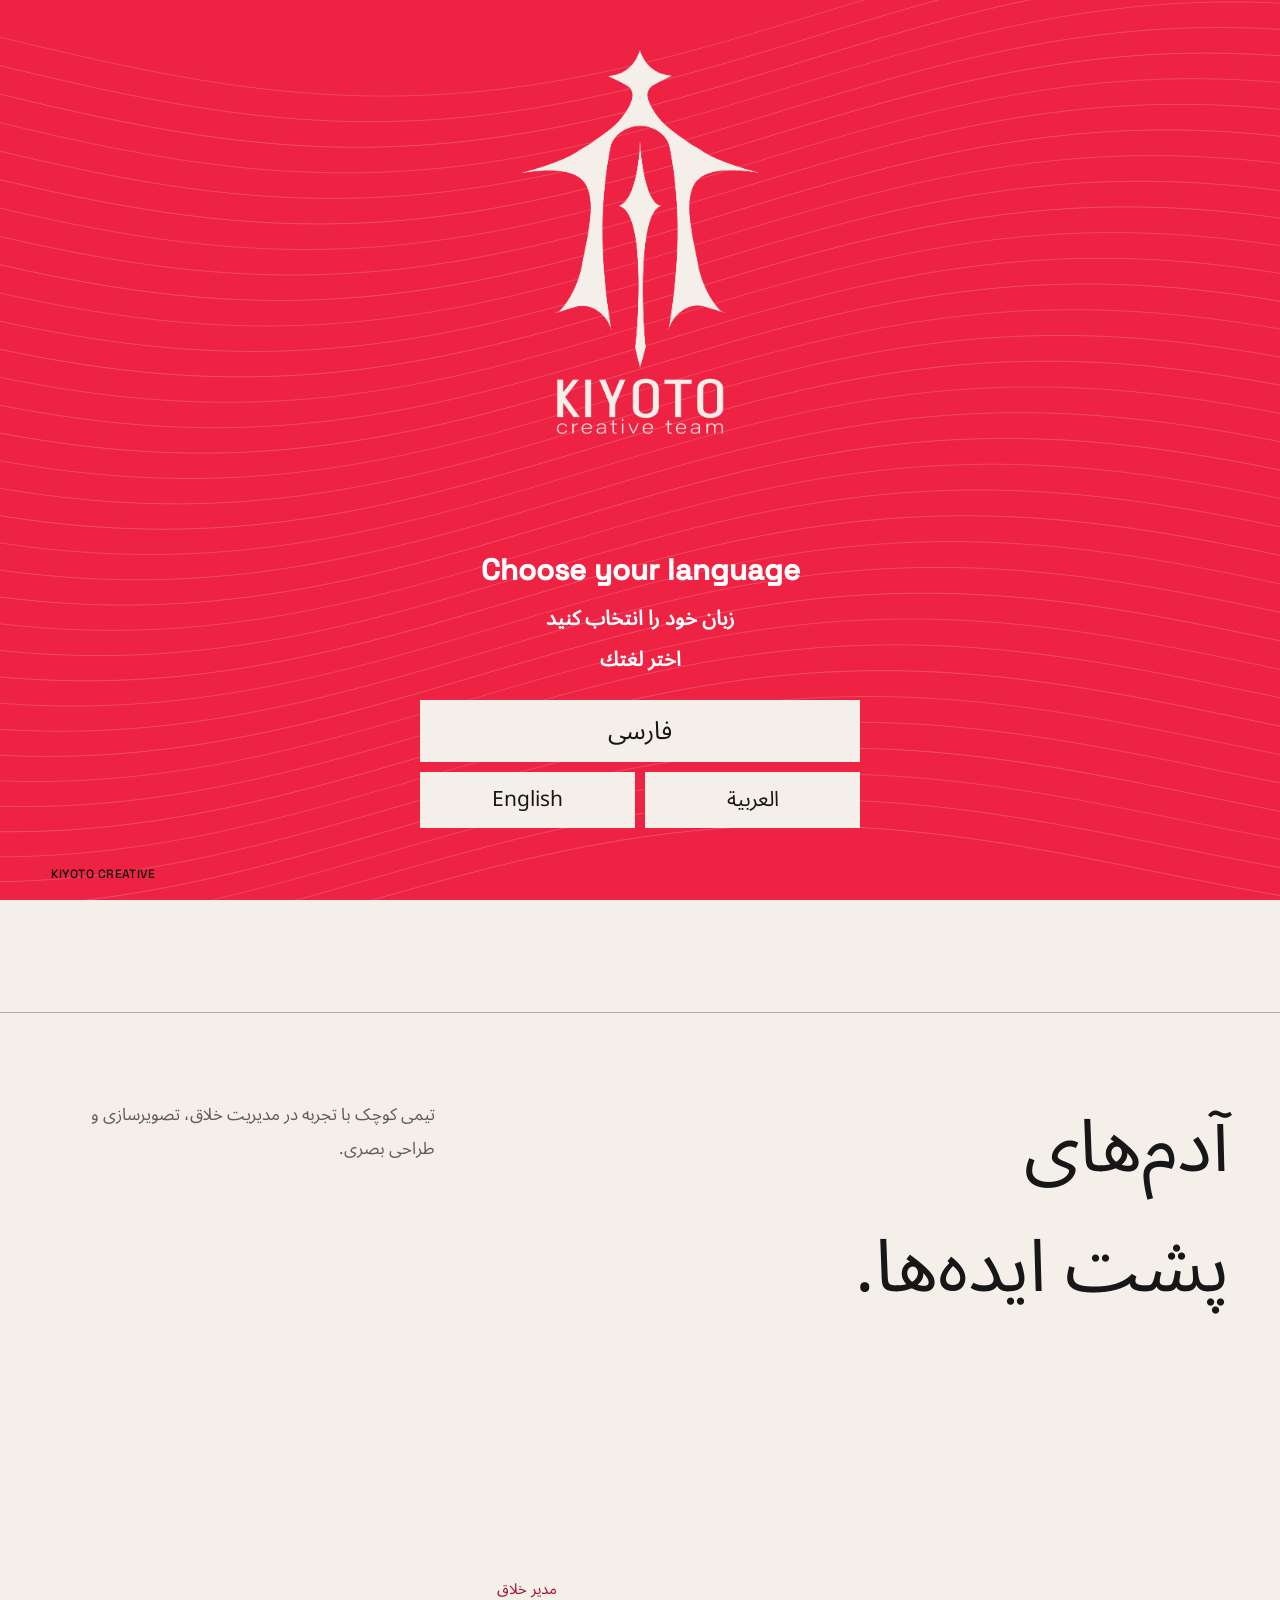
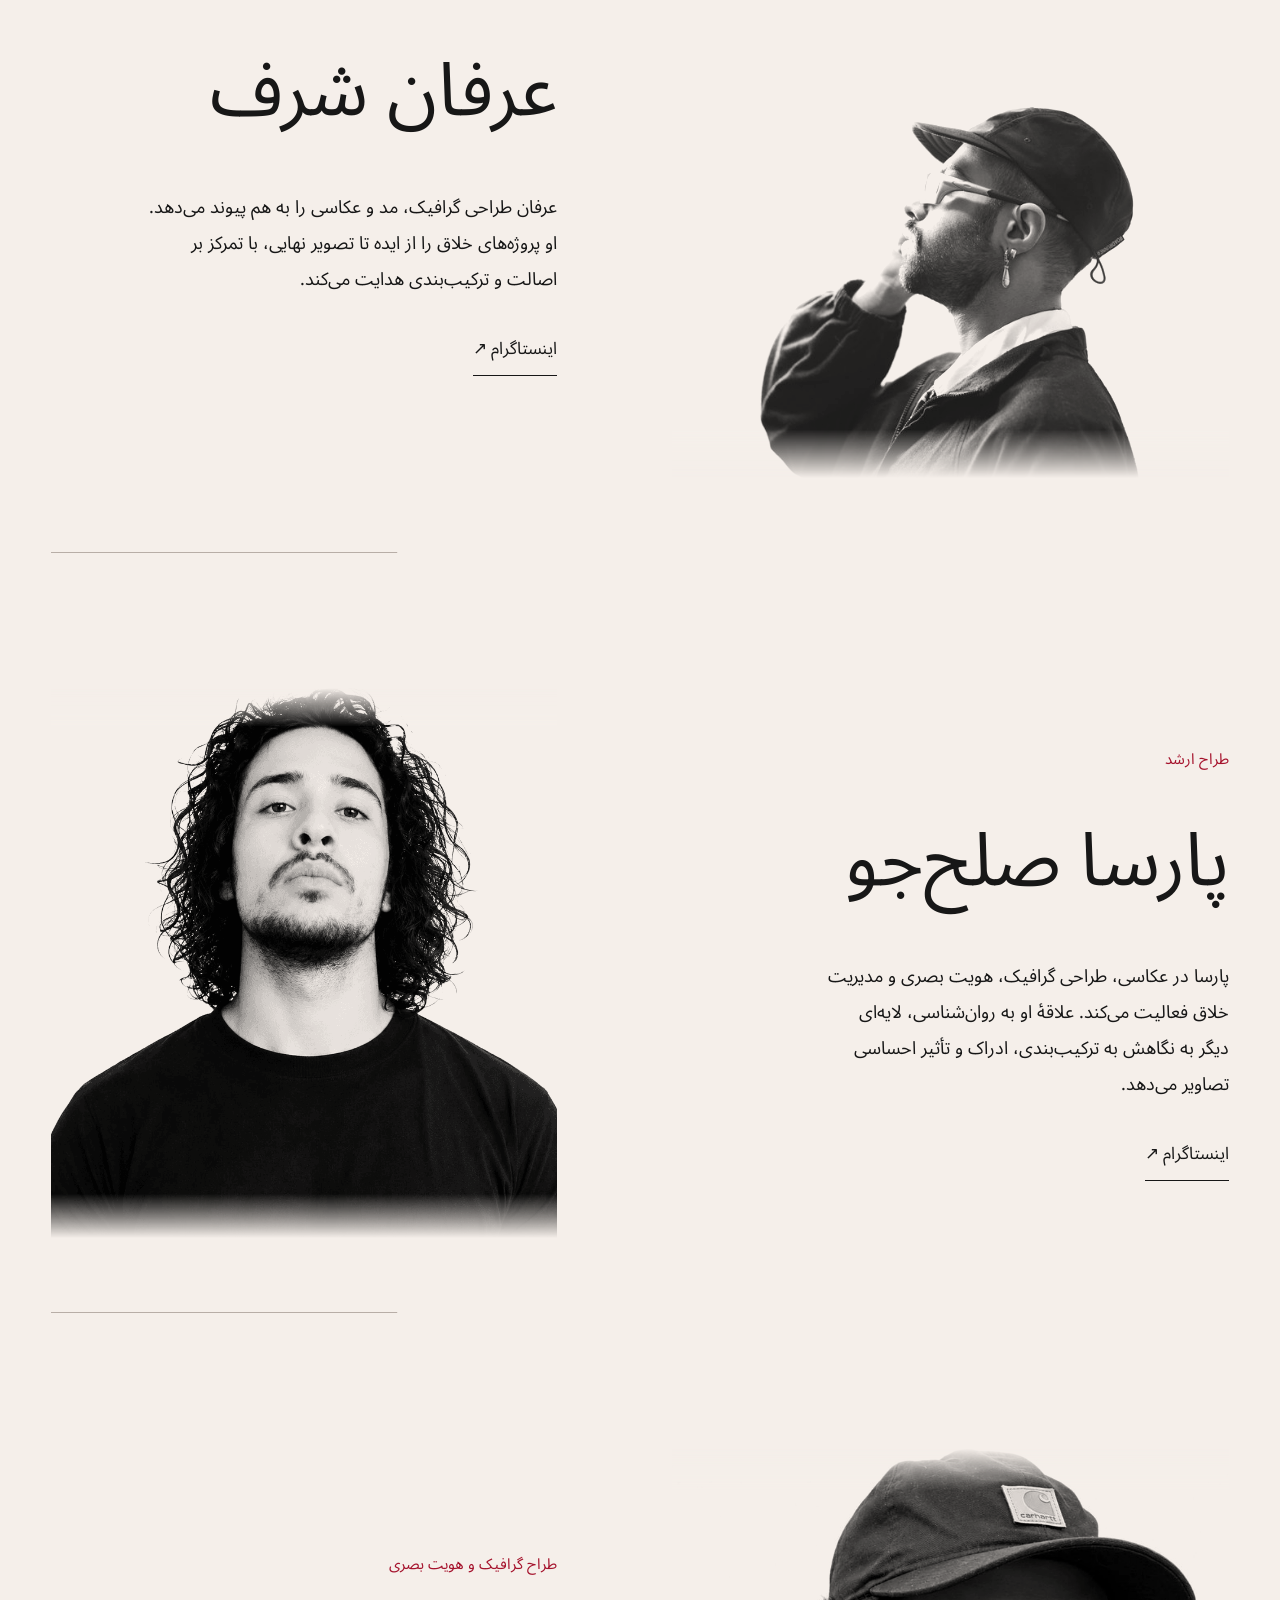
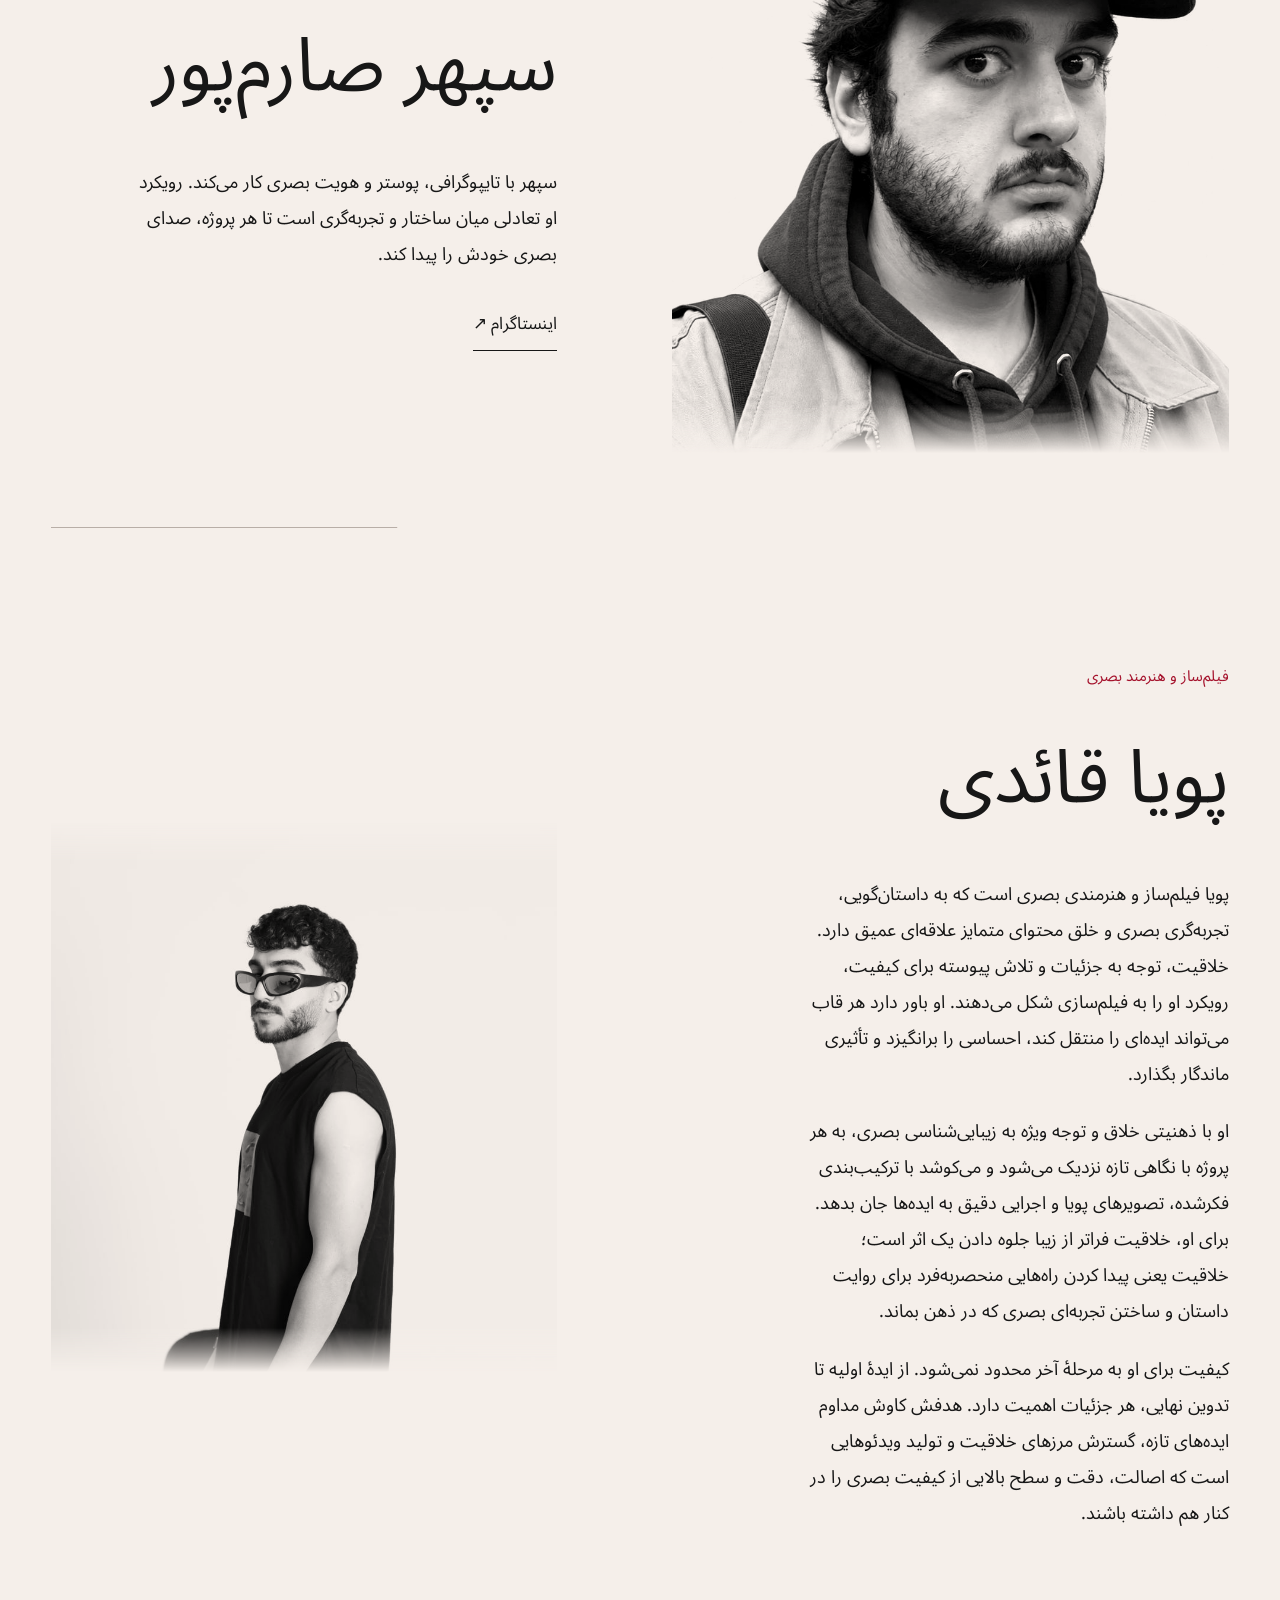
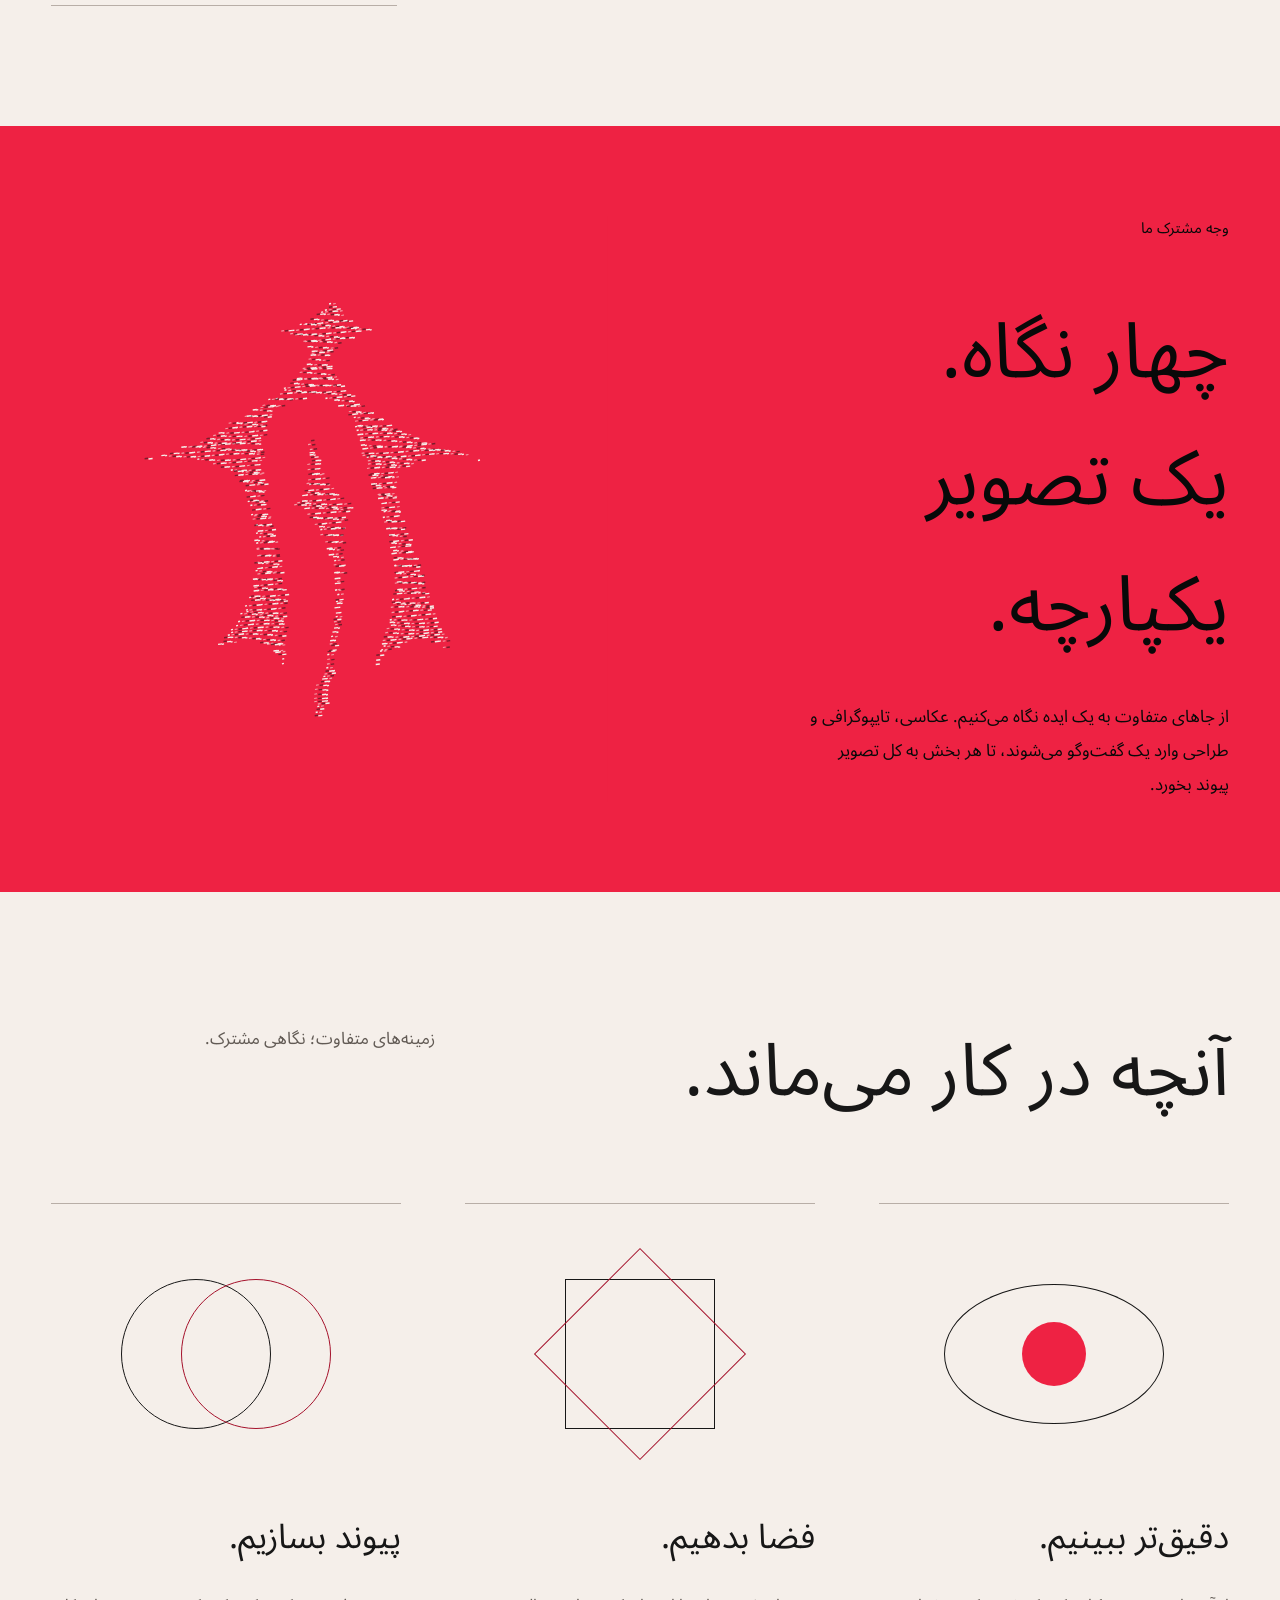
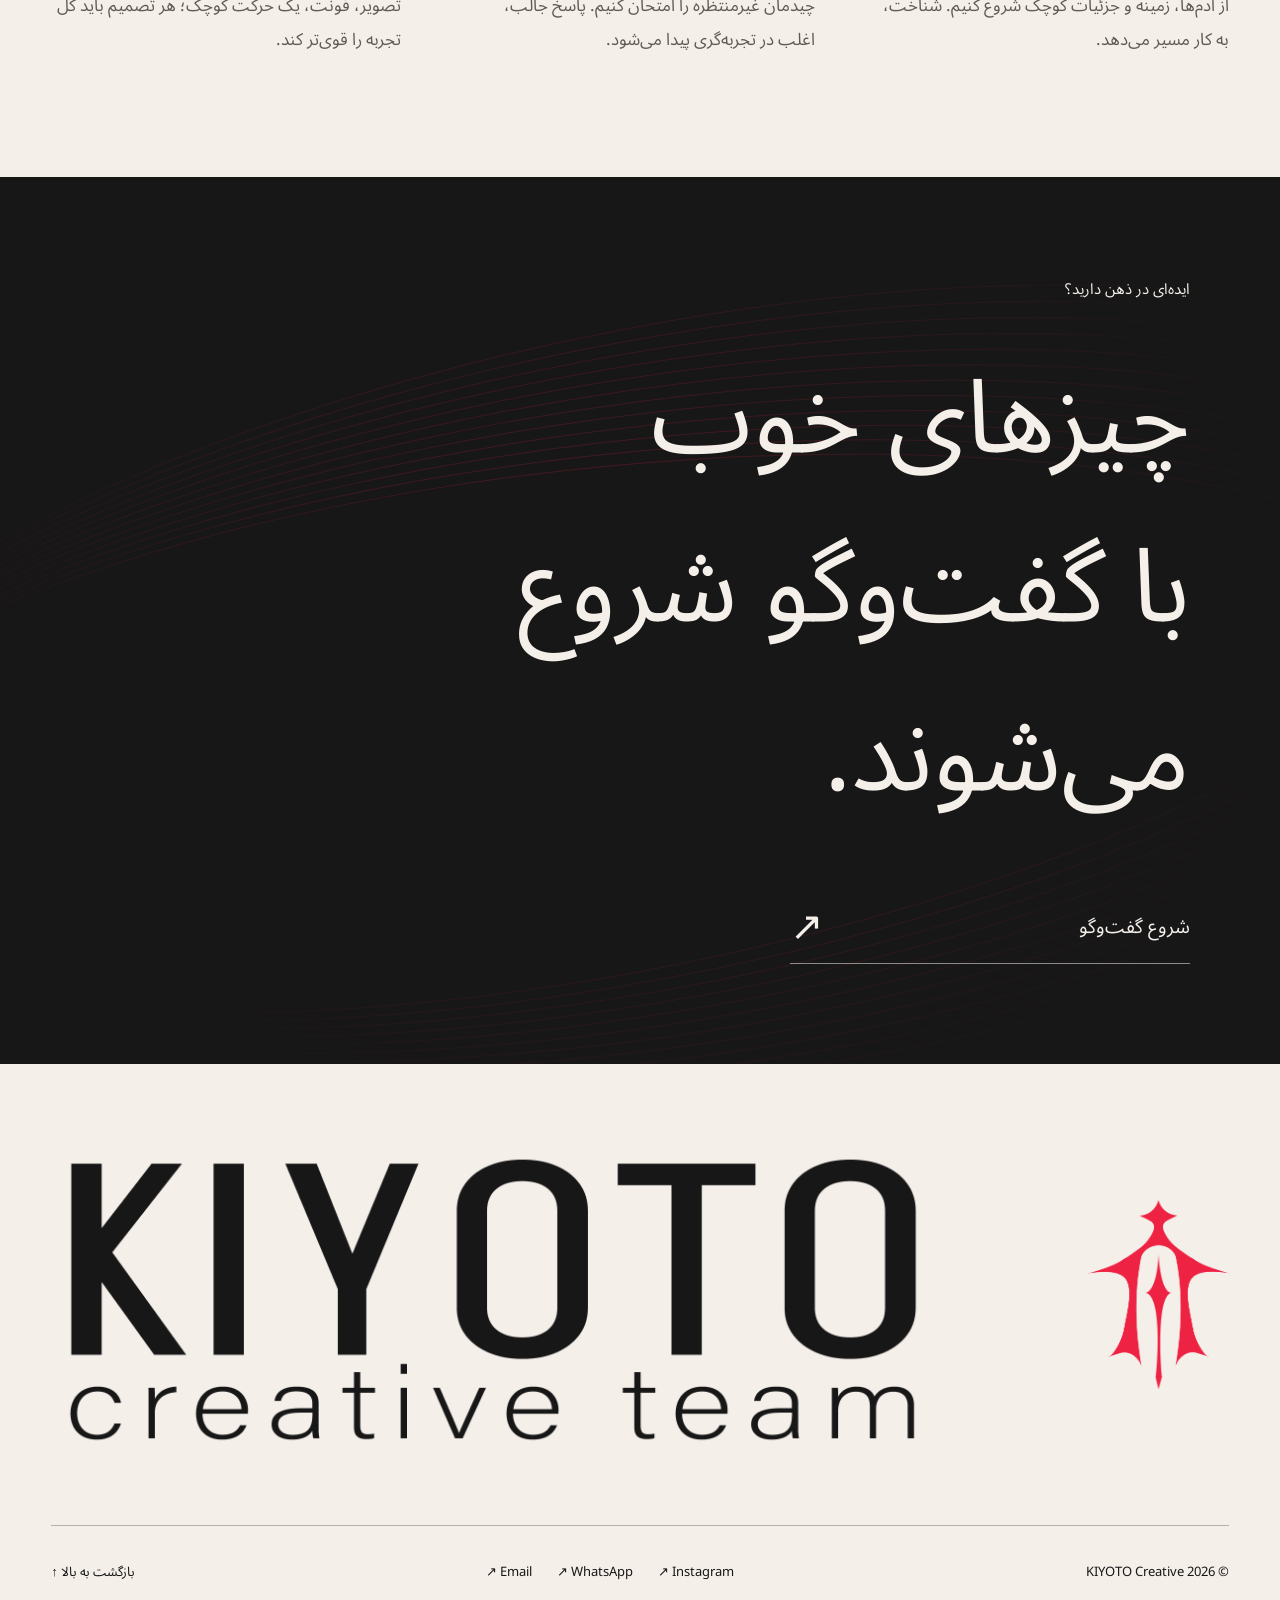
==== commit 1c484e5b: "Improve phone swipe interaction and process reading layout" ====
--- a/about.html
+++ b/about.html
@@ -1,2 +1,2 @@
 <!doctype html>
-<html lang="fa" dir="rtl"><head><meta charset="utf-8"><meta name="viewport" content="width=device-width,initial-scale=1"><meta name="theme-color" content="#F5EFEA"><title>KIYOTO Creative Team</title><link rel="preload" href="assets/space-grotesk.ttf" as="font" type="font/ttf" crossorigin><link rel="stylesheet" href="assets/brand-masks.css?v=ea6741396519"><link rel="stylesheet" href="styles.css?v=4a67b7caa434"><script src="vendor/gsap.min.js?v=3d1bea374ab1" defer></script><script src="vendor/ScrollTrigger.min.js?v=b5bb360661f4" defer></script><script src="vendor/Flip.min.js?v=6e9434933eb2" defer></script><script src="assets/logo-points.js?v=62cf84e89394" defer></script><script src="content.js?v=70ec9538c563" defer></script><link rel="stylesheet" href="editor-runtime.css?v=fc6ba5ceea75"><script src="editor-data.js?v=11f5edebc4d9" defer></script><script src="editor-runtime.js?v=fce65c697c09" defer></script><script src="motion.js?v=bf033ac80aed" defer></script><script src="app.js?v=ea36ec47fb14" defer></script><meta name="description" content="An independent creative team. Photography, film, brand identity and design."><link rel="canonical" href="https://kiyotoadv.github.io/about.html"><link rel="icon" href="assets/favicon.svg"><meta property="og:type" content="website"><meta property="og:title" content="KIYOTO Creative Team"><meta property="og:description" content="An independent creative team. Photography, film, brand identity and design."><meta property="og:url" content="https://kiyotoadv.github.io/about.html"><meta property="og:image" content="https://kiyotoadv.github.io/assets/brand-lockup.png"><meta name="twitter:card" content="summary_large_image"><meta name="twitter:title" content="KIYOTO Creative Team"><meta name="twitter:description" content="An independent creative team. Photography, film, brand identity and design."><meta name="twitter:image" content="https://kiyotoadv.github.io/assets/brand-lockup.png"></head><body data-page="about"><div id="app"></div><noscript>KIYOTO — Please enable JavaScript. لطفاً جاوااسکریپت را فعال کنید.</noscript></body></html>+<html lang="fa" dir="rtl"><head><meta charset="utf-8"><meta name="viewport" content="width=device-width,initial-scale=1"><meta name="theme-color" content="#F5EFEA"><title>KIYOTO Creative Team</title><link rel="preload" href="assets/space-grotesk.ttf" as="font" type="font/ttf" crossorigin><link rel="stylesheet" href="assets/brand-masks.css?v=ea6741396519"><link rel="stylesheet" href="styles.css?v=02982023de5a"><script src="vendor/gsap.min.js?v=3d1bea374ab1" defer></script><script src="vendor/ScrollTrigger.min.js?v=b5bb360661f4" defer></script><script src="vendor/Flip.min.js?v=6e9434933eb2" defer></script><script src="assets/logo-points.js?v=62cf84e89394" defer></script><script src="content.js?v=70ec9538c563" defer></script><link rel="stylesheet" href="editor-runtime.css?v=fc6ba5ceea75"><script src="editor-data.js?v=11f5edebc4d9" defer></script><script src="editor-runtime.js?v=fce65c697c09" defer></script><script src="motion.js?v=8f7c773cee5e" defer></script><script src="app.js?v=5615f4871e3c" defer></script><meta name="description" content="An independent creative team. Photography, film, brand identity and design."><link rel="canonical" href="https://kiyotoadv.github.io/about.html"><link rel="icon" href="assets/favicon.svg"><meta property="og:type" content="website"><meta property="og:title" content="KIYOTO Creative Team"><meta property="og:description" content="An independent creative team. Photography, film, brand identity and design."><meta property="og:url" content="https://kiyotoadv.github.io/about.html"><meta property="og:image" content="https://kiyotoadv.github.io/assets/brand-lockup.png"><meta name="twitter:card" content="summary_large_image"><meta name="twitter:title" content="KIYOTO Creative Team"><meta name="twitter:description" content="An independent creative team. Photography, film, brand identity and design."><meta name="twitter:image" content="https://kiyotoadv.github.io/assets/brand-lockup.png"></head><body data-page="about"><div id="app"></div><noscript>KIYOTO — Please enable JavaScript. لطفاً جاوااسکریپت را فعال کنید.</noscript></body></html>
--- a/styles.css
+++ b/styles.css
@@ -33,3 +33,18 @@
 @media(max-width:540px){.brand>.brand-art{width:112px}.brand .symbol{width:19px;height:28px}.giant-word,html[dir=rtl] .giant-word{padding-block:28px}.footer-brand>.brand-art{width:78%}}
 
 .subject-filters{width:100%;margin-top:22px}.subject-filter-tier{display:flex;flex-wrap:wrap;gap:9px;margin-bottom:12px;padding-top:12px;border-top:1px solid var(--rule)}.subject-filter-tier button{padding:10px 16px;border:1px solid var(--rule);border-radius:25px;font-size:14px;line-height:1.5}.subject-filter-tier button.active{background:var(--ink);color:var(--paper);border-color:var(--ink)}.subject-filter-tier button:hover{border-color:var(--wine)}.collection-controls{flex-wrap:wrap}.collection-controls>.result-count{display:block;margin-top:15px}
+
+/* On phones the process study sits quietly behind the essays, with no duplicate navigation. */
+@media(max-width:900px){
+ .practice-section{display:grid;grid-template-columns:minmax(0,1fr);position:relative;isolation:isolate;gap:0}
+ .proof-column{grid-area:1/1;position:relative;top:auto;z-index:0;align-self:stretch;min-width:0;padding:0;margin:0;border:0;background:transparent;pointer-events:none;user-select:none}
+ .proof-sticky{position:sticky;top:calc((100svh - min(90vw,440px))/2);width:100%;height:min(90vw,440px);max-width:none;margin:0}
+ .proof-board{width:min(100%,440px);height:auto;aspect-ratio:1;margin-inline:auto;opacity:.14;background:transparent;filter:saturate(.45);mask-image:radial-gradient(ellipse,#000 28%,transparent 75%);-webkit-mask-image:radial-gradient(ellipse,#000 28%,transparent 75%)}
+ .proof-grid,.proof-caption,.stage-buttons{display:none}
+ .stage-essays{grid-area:1/1;position:relative;z-index:1;min-width:0}
+ .stage{min-height:85svh;padding:64px 0;scroll-margin-top:40px}
+ .stage h2{font-size:clamp(34px,8vw,52px);max-width:16ch}
+ .stage h2,.stage p{text-shadow:0 1px 5px var(--paper),0 -1px 5px var(--paper)}
+ .stage p{max-width:48ch}
+ html[dir=rtl] .stage h2{font-size:clamp(30px,7vw,42px)}
+}
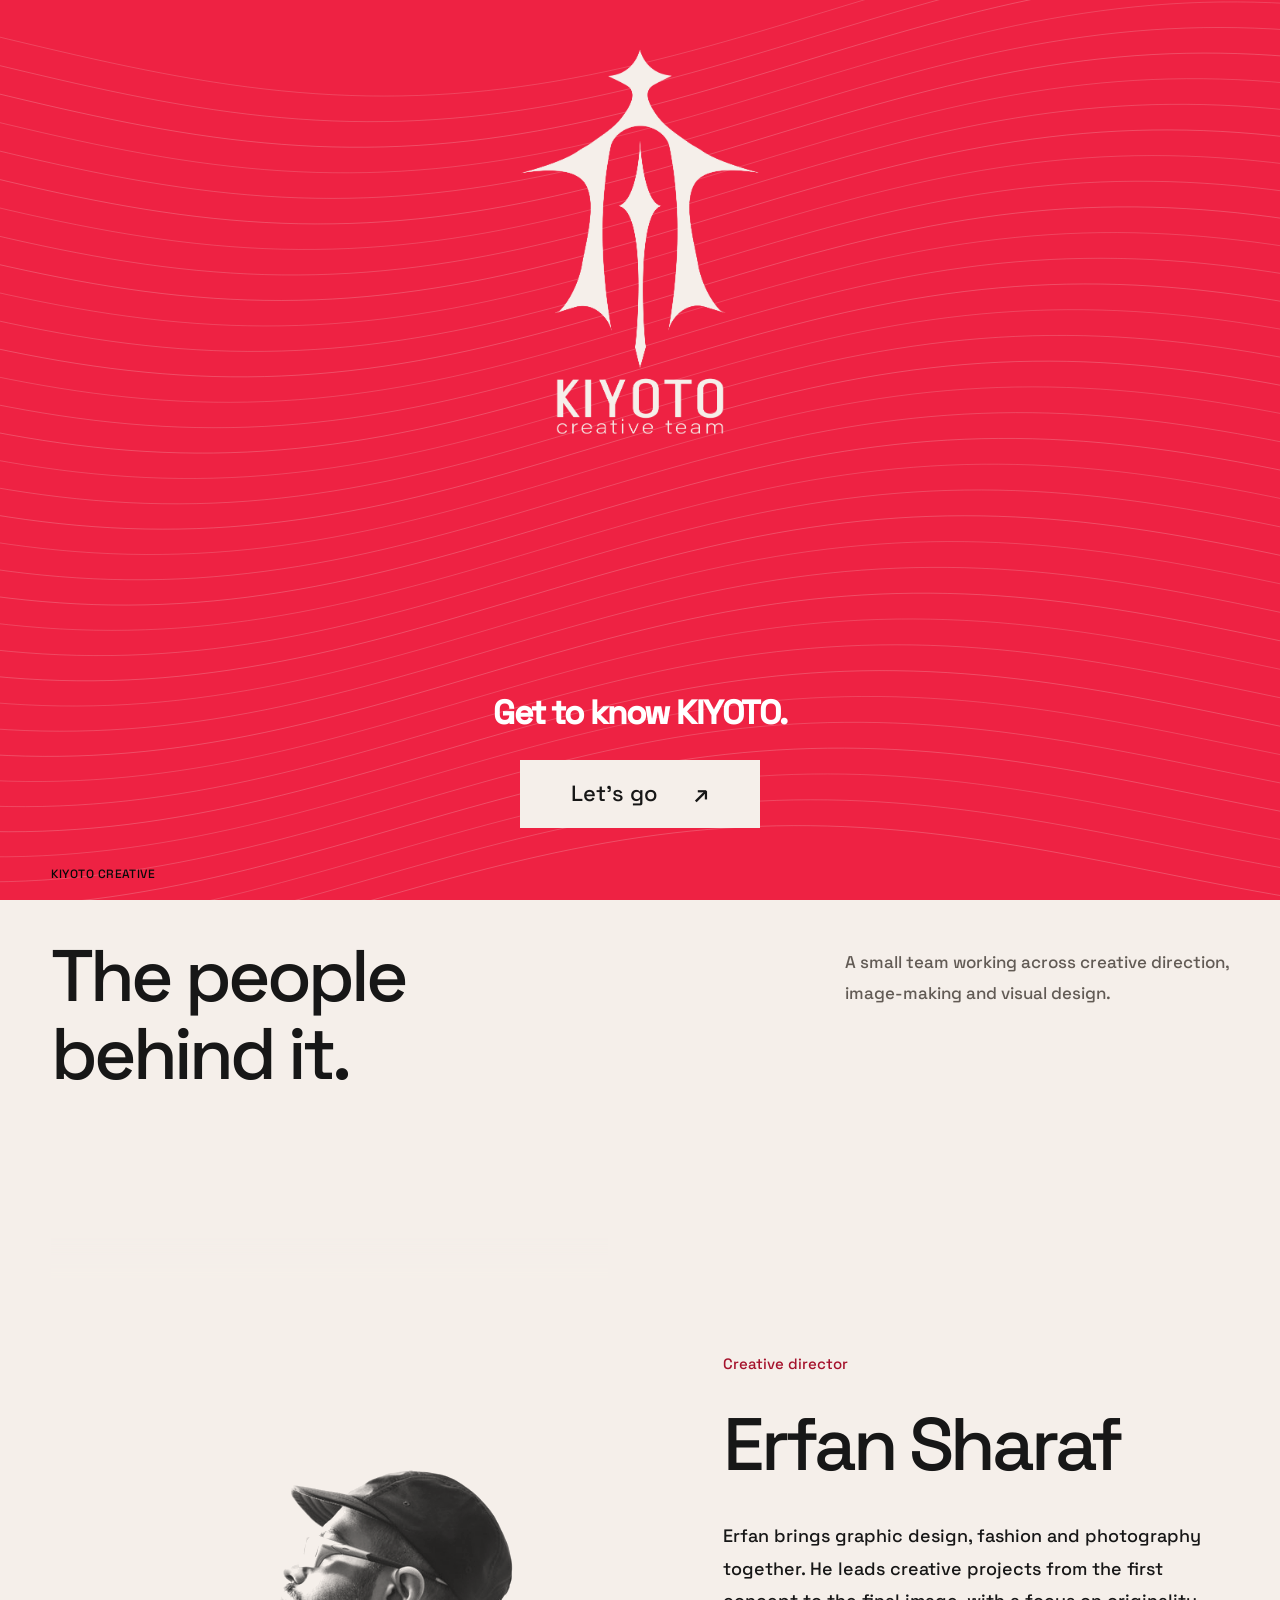
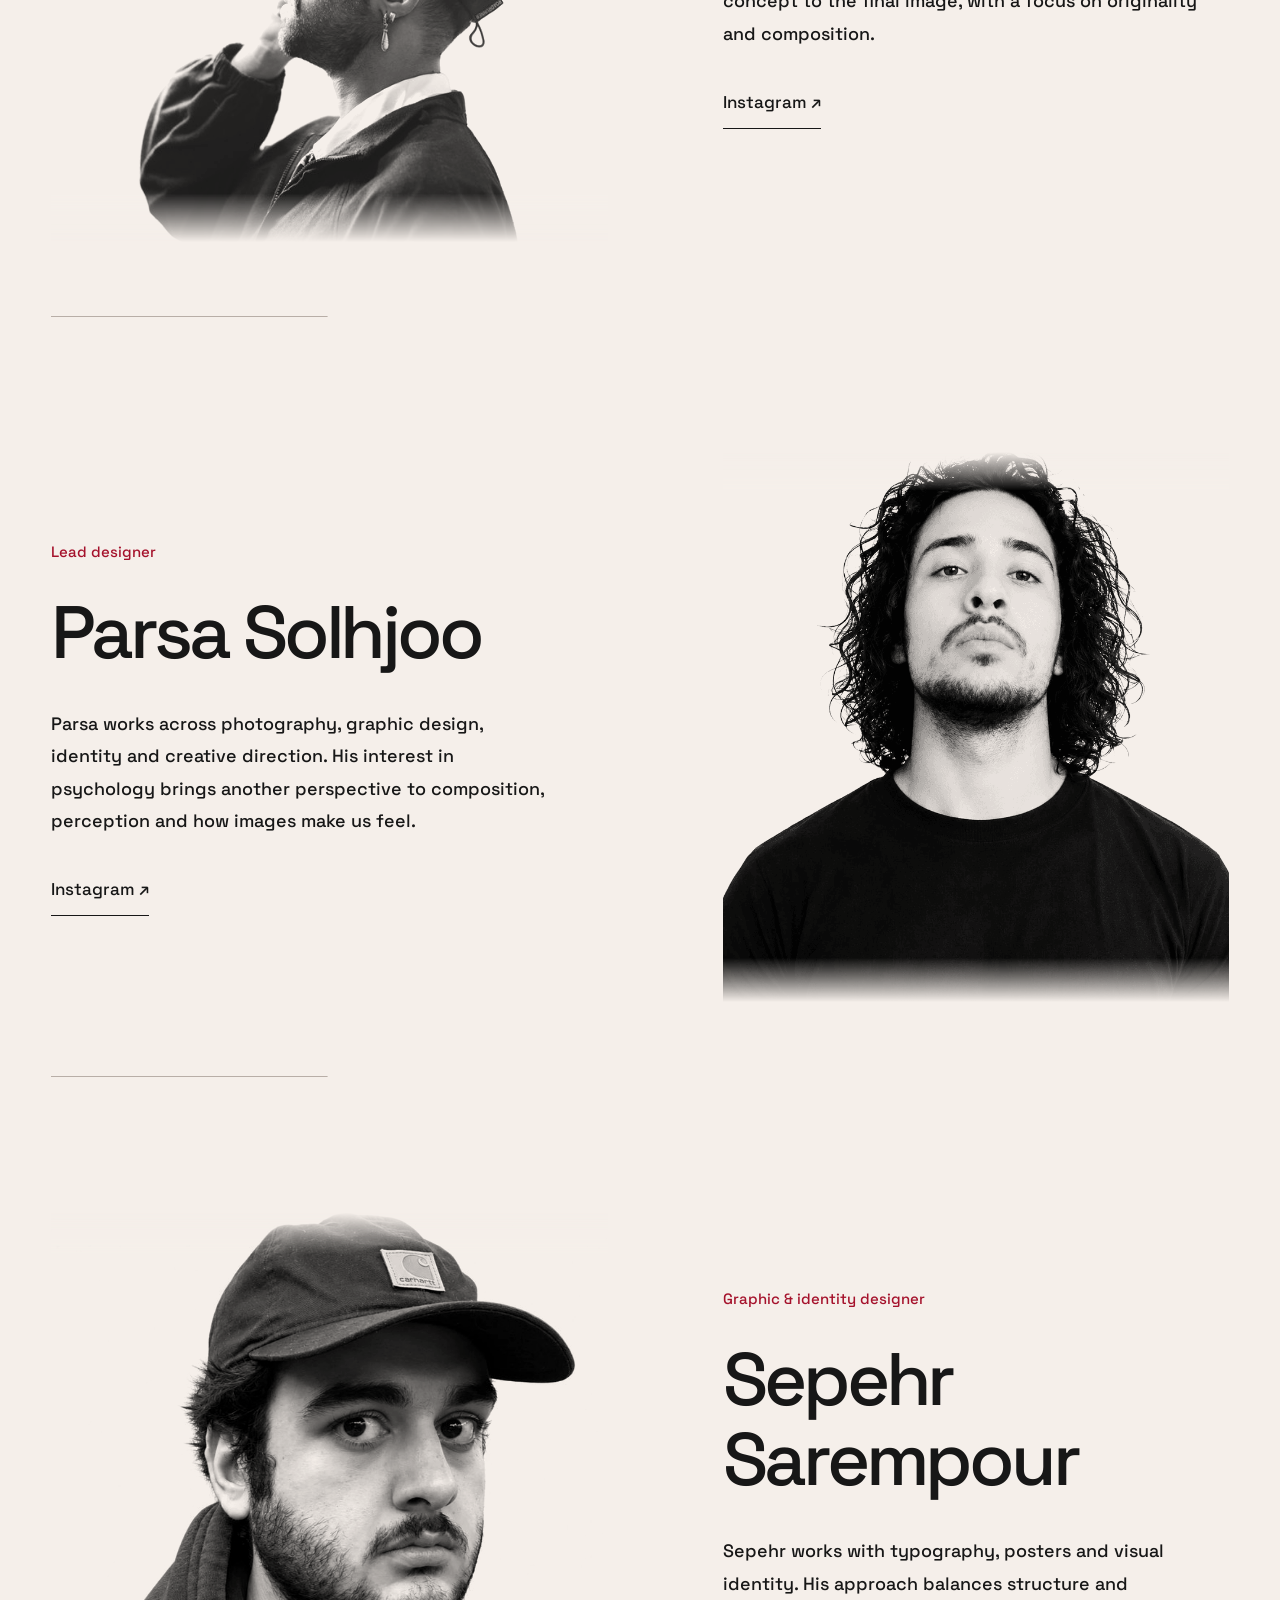
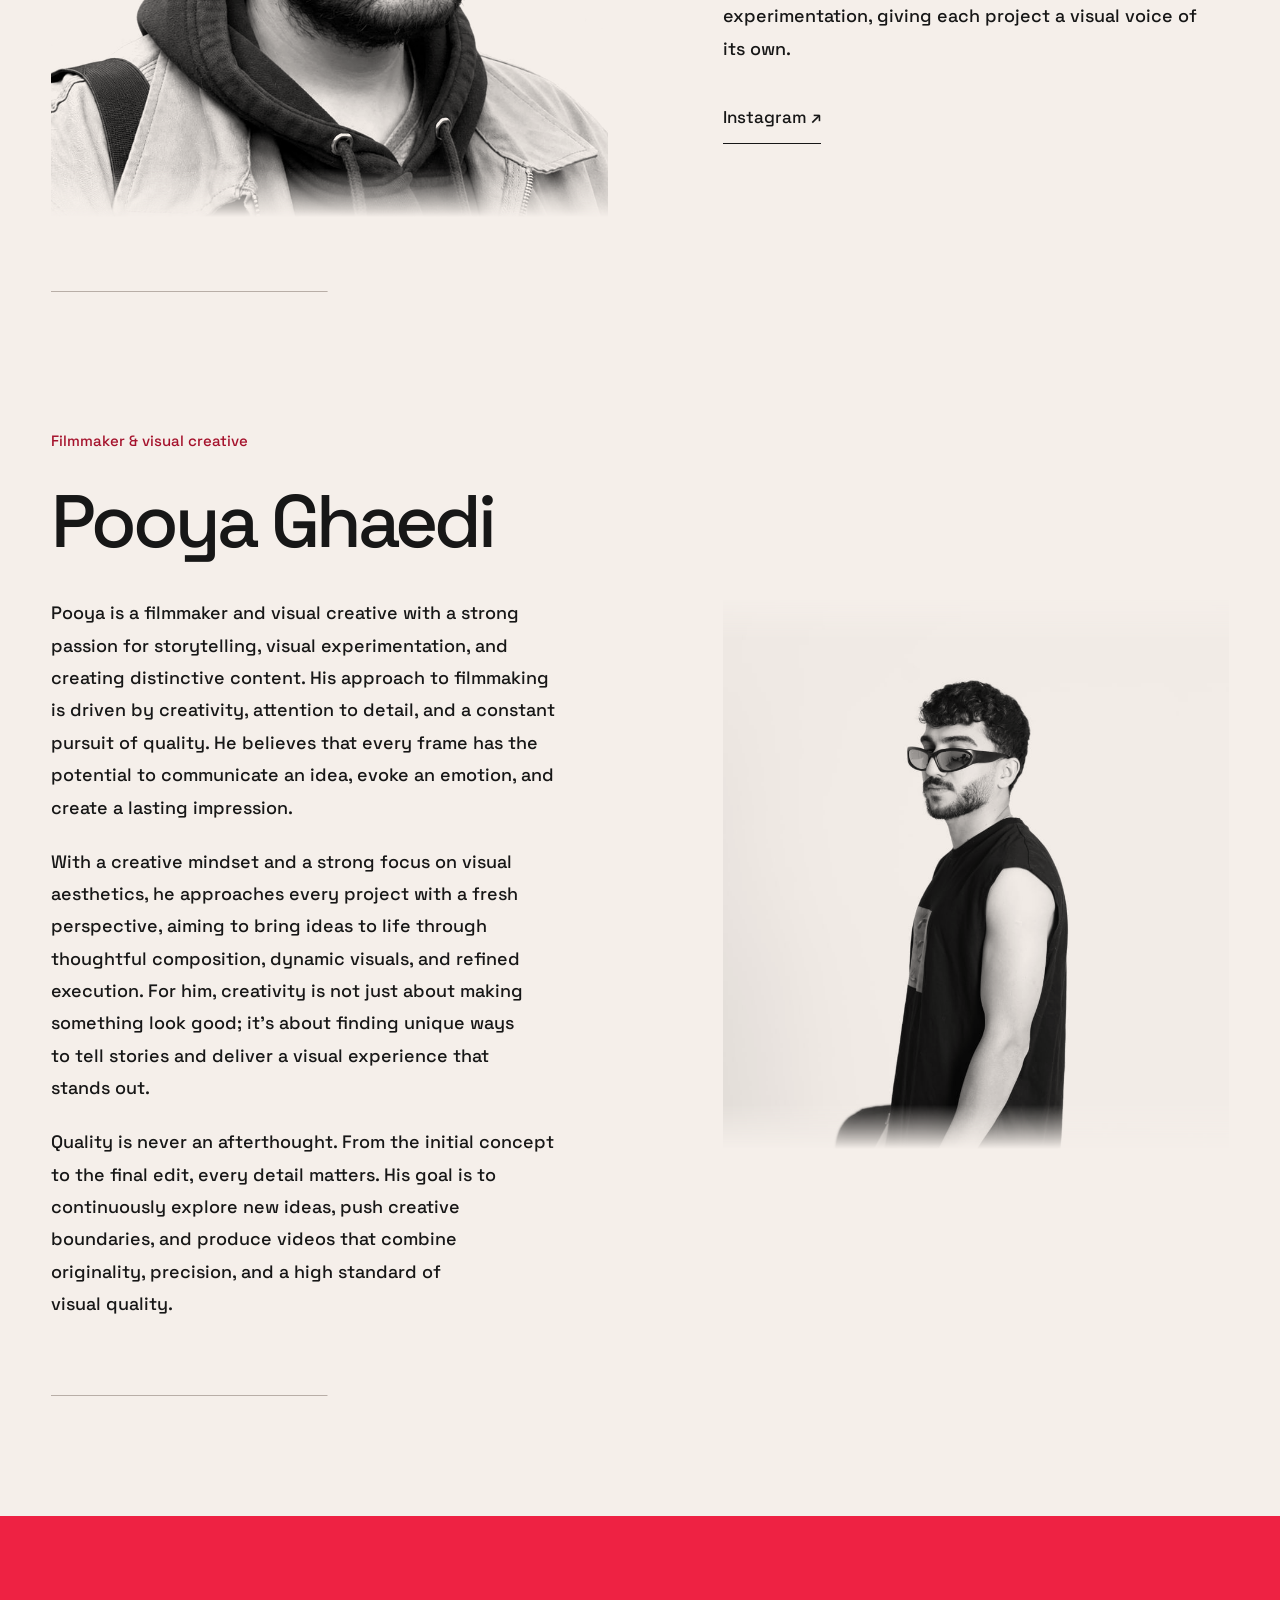
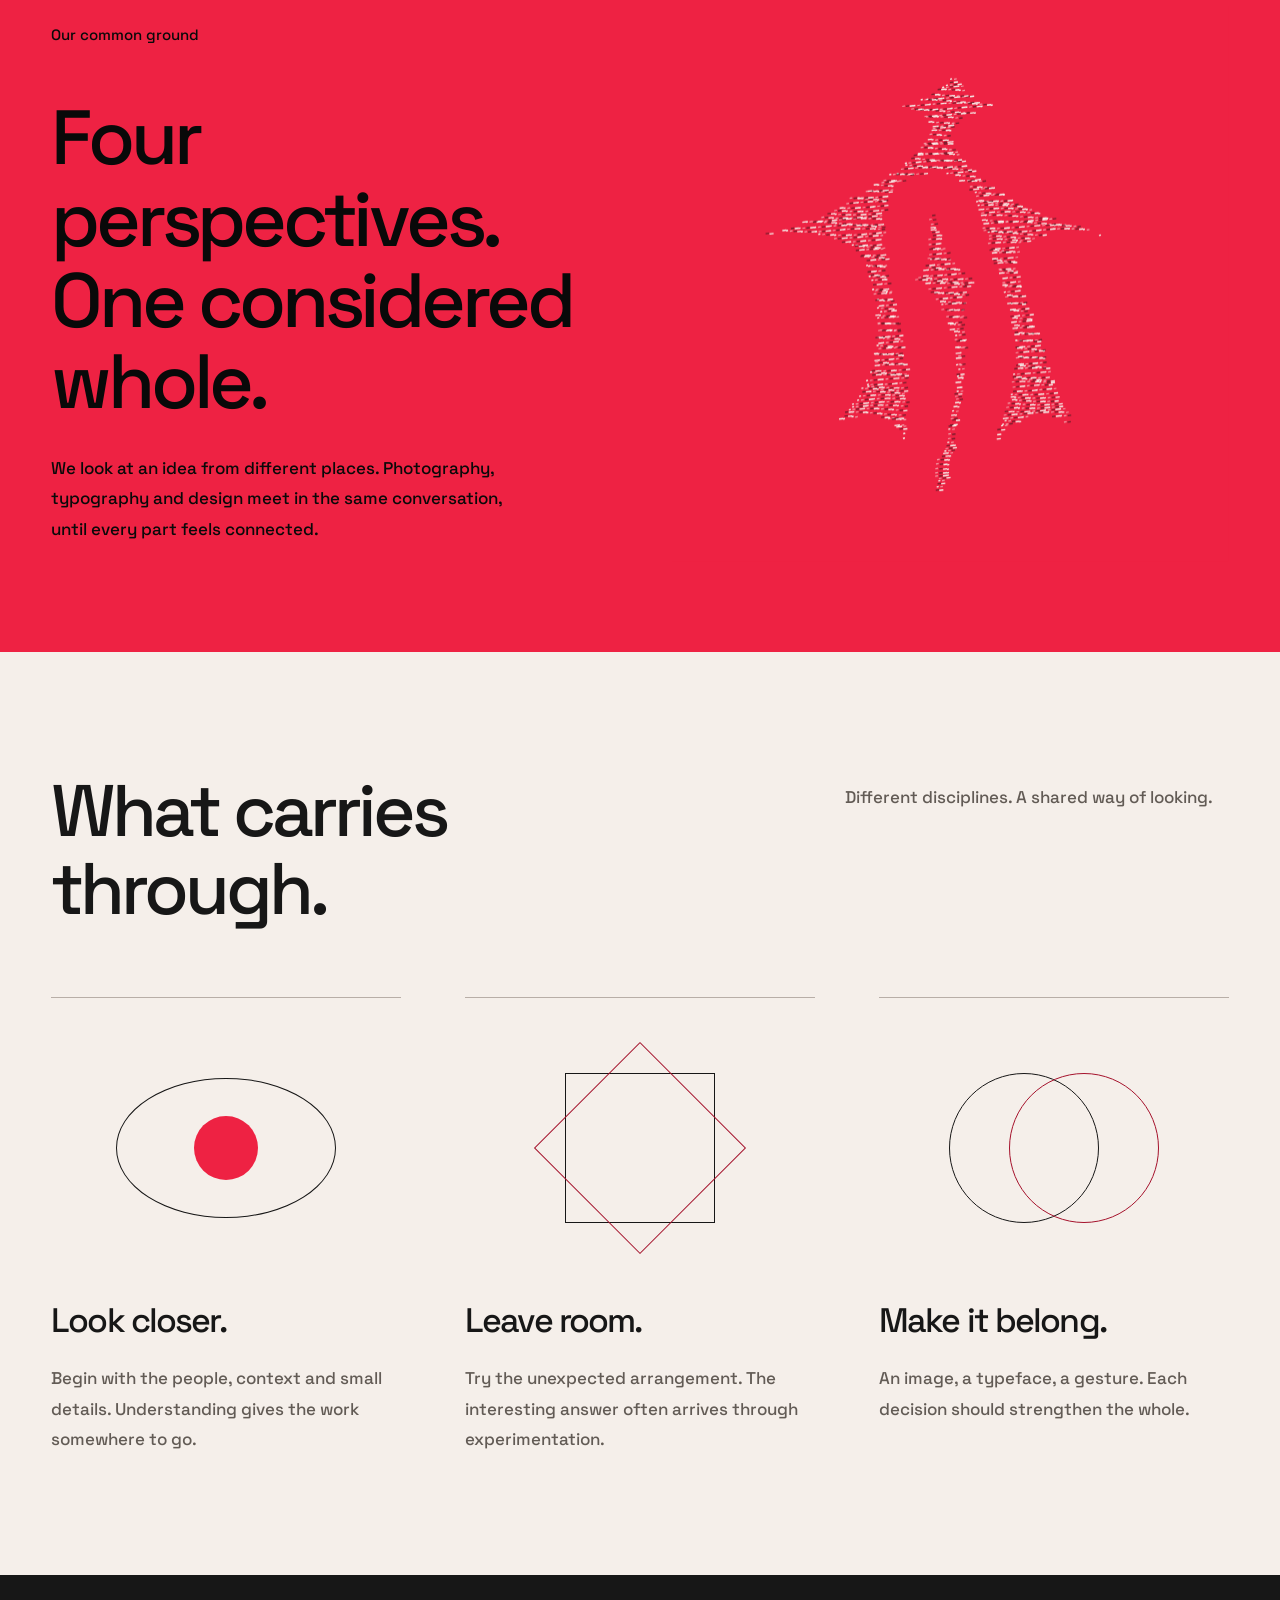
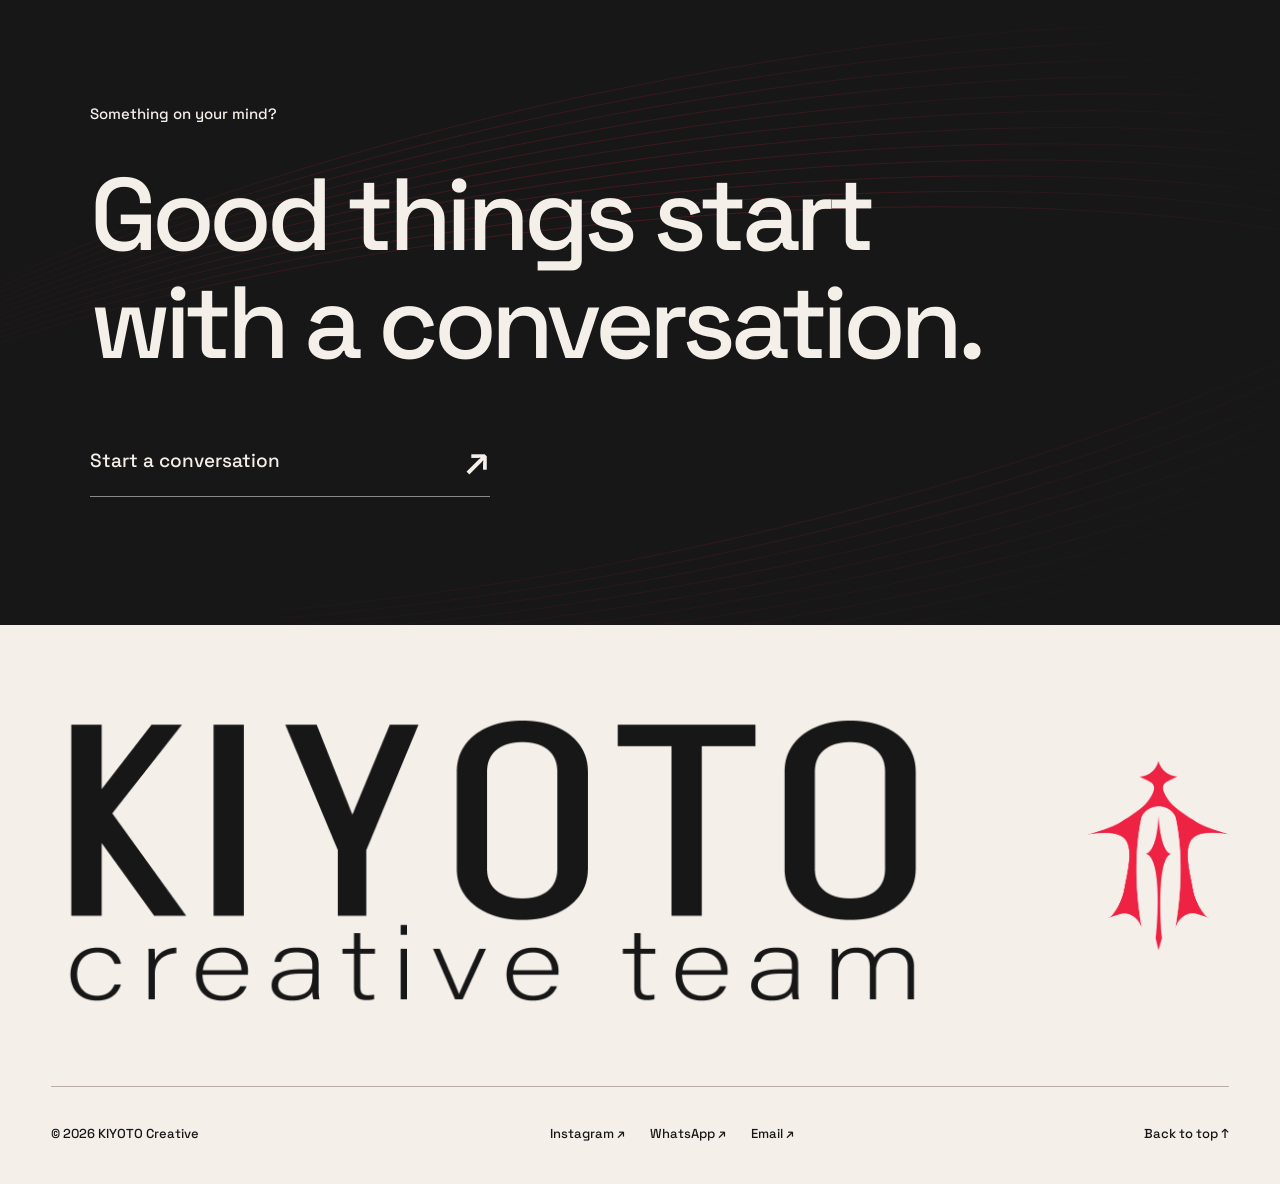
==== commit 38332372: "Use a bilingual welcome and smoother interactive logos" ====
--- a/about.html
+++ b/about.html
@@ -1,2 +1,2 @@
 <!doctype html>
-<html lang="fa" dir="rtl"><head><meta charset="utf-8"><meta name="viewport" content="width=device-width,initial-scale=1"><meta name="theme-color" content="#F5EFEA"><title>KIYOTO Creative Team</title><link rel="preload" href="assets/space-grotesk.ttf" as="font" type="font/ttf" crossorigin><link rel="stylesheet" href="assets/brand-masks.css?v=ea6741396519"><link rel="stylesheet" href="styles.css?v=02982023de5a"><script src="vendor/gsap.min.js?v=3d1bea374ab1" defer></script><script src="vendor/ScrollTrigger.min.js?v=b5bb360661f4" defer></script><script src="vendor/Flip.min.js?v=6e9434933eb2" defer></script><script src="assets/logo-points.js?v=62cf84e89394" defer></script><script src="content.js?v=70ec9538c563" defer></script><link rel="stylesheet" href="editor-runtime.css?v=fc6ba5ceea75"><script src="editor-data.js?v=11f5edebc4d9" defer></script><script src="editor-runtime.js?v=fce65c697c09" defer></script><script src="motion.js?v=8f7c773cee5e" defer></script><script src="app.js?v=5615f4871e3c" defer></script><meta name="description" content="An independent creative team. Photography, film, brand identity and design."><link rel="canonical" href="https://kiyotoadv.github.io/about.html"><link rel="icon" href="assets/favicon.svg"><meta property="og:type" content="website"><meta property="og:title" content="KIYOTO Creative Team"><meta property="og:description" content="An independent creative team. Photography, film, brand identity and design."><meta property="og:url" content="https://kiyotoadv.github.io/about.html"><meta property="og:image" content="https://kiyotoadv.github.io/assets/brand-lockup.png"><meta name="twitter:card" content="summary_large_image"><meta name="twitter:title" content="KIYOTO Creative Team"><meta name="twitter:description" content="An independent creative team. Photography, film, brand identity and design."><meta name="twitter:image" content="https://kiyotoadv.github.io/assets/brand-lockup.png"></head><body data-page="about"><div id="app"></div><noscript>KIYOTO — Please enable JavaScript. لطفاً جاوااسکریپت را فعال کنید.</noscript></body></html>+<html lang="en" dir="ltr"><head><meta charset="utf-8"><meta name="viewport" content="width=device-width,initial-scale=1"><meta name="theme-color" content="#F5EFEA"><title>KIYOTO Creative Team</title><link rel="preload" href="assets/space-grotesk.ttf" as="font" type="font/ttf" crossorigin><link rel="stylesheet" href="assets/brand-masks.css?v=ea6741396519"><link rel="stylesheet" href="styles.css?v=ce87cfb1d3fd"><script src="vendor/gsap.min.js?v=3d1bea374ab1" defer></script><script src="vendor/ScrollTrigger.min.js?v=b5bb360661f4" defer></script><script src="vendor/Flip.min.js?v=6e9434933eb2" defer></script><script src="assets/logo-points.js?v=62cf84e89394" defer></script><script src="content.js?v=c83c86eb7b8a" defer></script><link rel="stylesheet" href="editor-runtime.css?v=fc6ba5ceea75"><script src="editor-data.js?v=11f5edebc4d9" defer></script><script src="editor-runtime.js?v=eeef1909e28f" defer></script><script src="motion.js?v=dfb7d6c43d2a" defer></script><script src="app.js?v=419c9394488a" defer></script><meta name="description" content="An independent creative team. Photography, film, brand identity and design."><link rel="canonical" href="https://kiyotoadv.github.io/about.html"><link rel="icon" href="assets/favicon.svg"><meta property="og:type" content="website"><meta property="og:title" content="KIYOTO Creative Team"><meta property="og:description" content="An independent creative team. Photography, film, brand identity and design."><meta property="og:url" content="https://kiyotoadv.github.io/about.html"><meta property="og:image" content="https://kiyotoadv.github.io/assets/brand-lockup.png"><meta name="twitter:card" content="summary_large_image"><meta name="twitter:title" content="KIYOTO Creative Team"><meta name="twitter:description" content="An independent creative team. Photography, film, brand identity and design."><meta name="twitter:image" content="https://kiyotoadv.github.io/assets/brand-lockup.png"></head><body data-page="about"><div id="app"></div><noscript>KIYOTO — Please enable JavaScript. لطفاً جاوااسکریپت را فعال کنید.</noscript></body></html>
--- a/styles.css
+++ b/styles.css
@@ -48,3 +48,6 @@
  .stage p{max-width:48ch}
  html[dir=rtl] .stage h2{font-size:clamp(30px,7vw,42px)}
 }
+
+/* Two-language navigation; a single welcome action. */
+.tools [data-language][lang=fa]{font-family:Persian,Arial,sans-serif;font-size:14px}.intro-gate .gate-options h2{font-size:clamp(25px,2.6vw,38px);line-height:1.25;margin-bottom:26px}.intro-gate .gate-enter{display:inline-flex;align-items:center;justify-content:center;gap:36px;min-width:240px;min-height:60px;padding:14px 28px;background:var(--paper);color:var(--ink);border:1px solid var(--paper);font-size:22px;transition:background .25s,color .25s}.intro-gate .gate-enter:hover{background:var(--ink);color:var(--paper);border-color:var(--ink)}.intro-gate .gate-enter:focus-visible{outline-color:var(--ink)}html[lang=fa] .intro-gate .gate-options h2{font-family:Persian,Arial,sans-serif;letter-spacing:0;line-height:1.8}.intro-gate .gate-enter span{font-size:24px}@media(max-height:650px){.intro-gate .gate-options h2{font-size:25px;margin-bottom:18px}.intro-gate .gate-enter{min-height:52px;font-size:20px}}
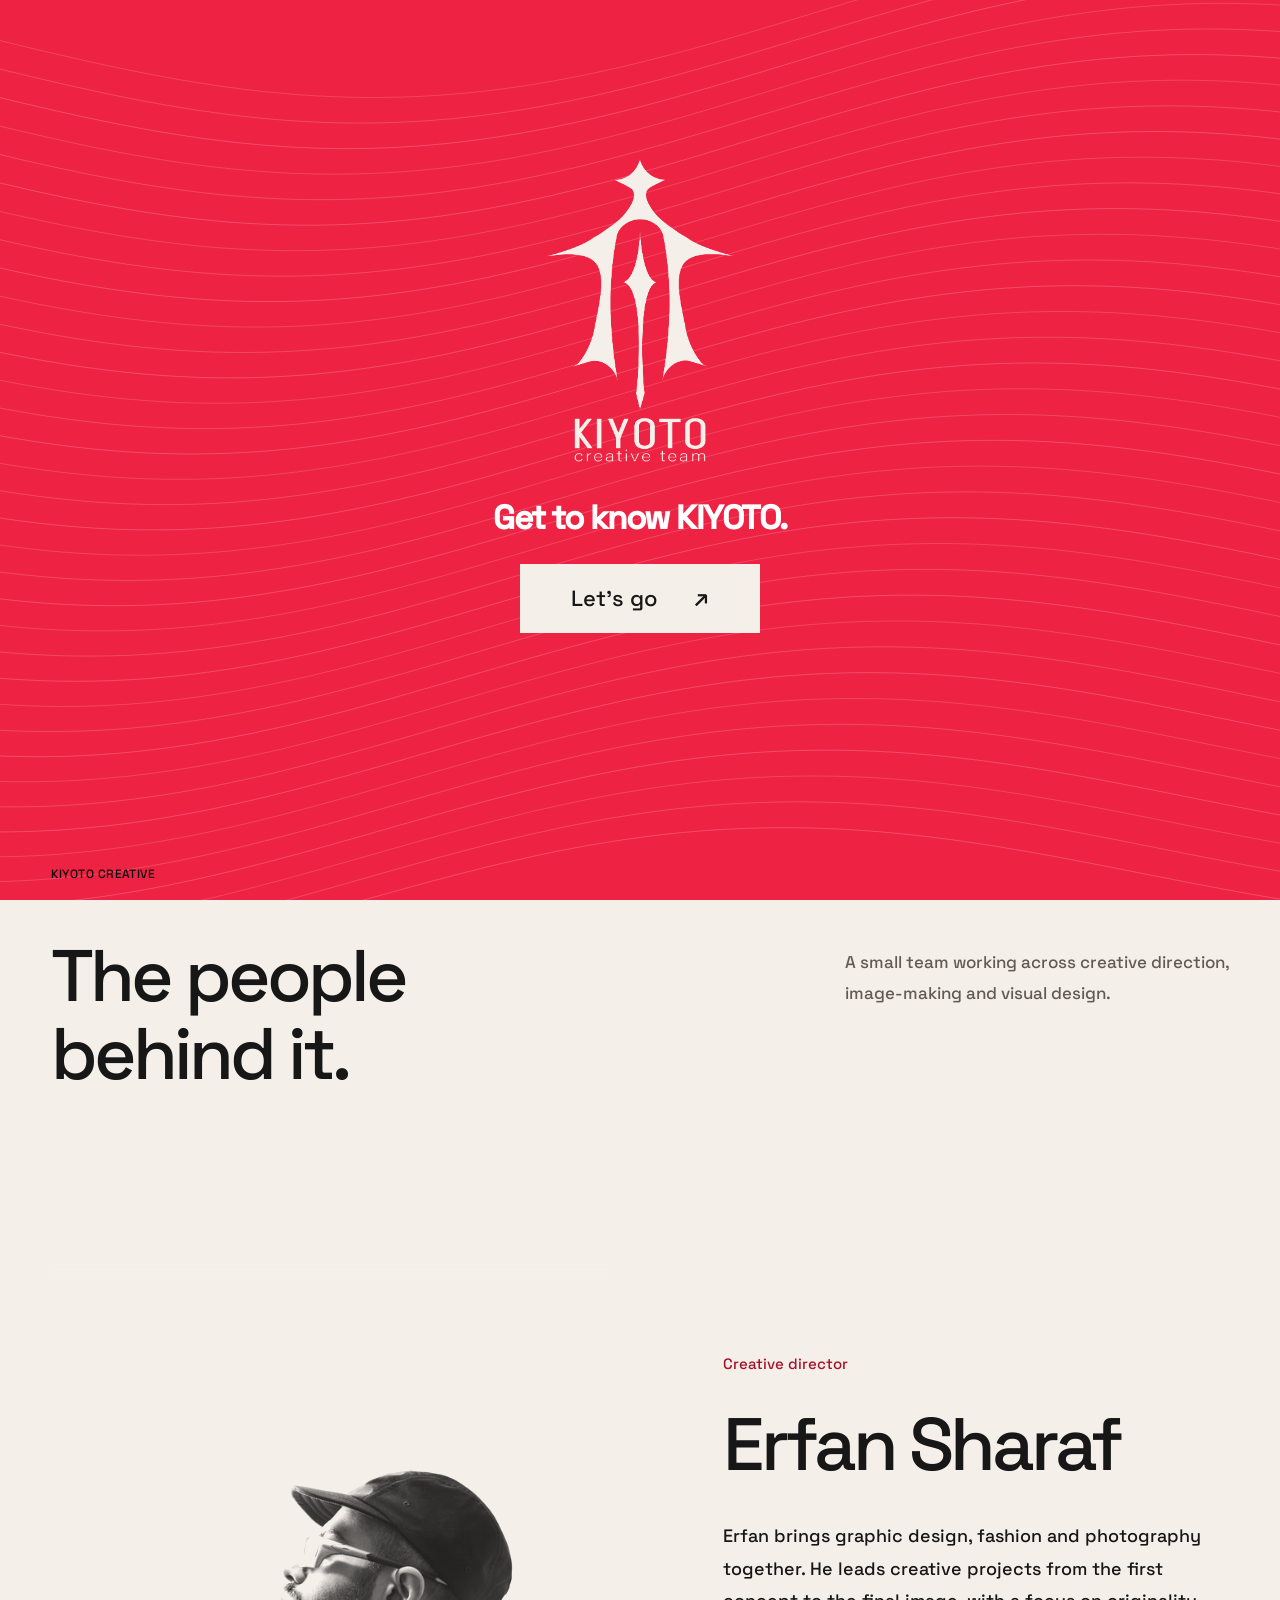
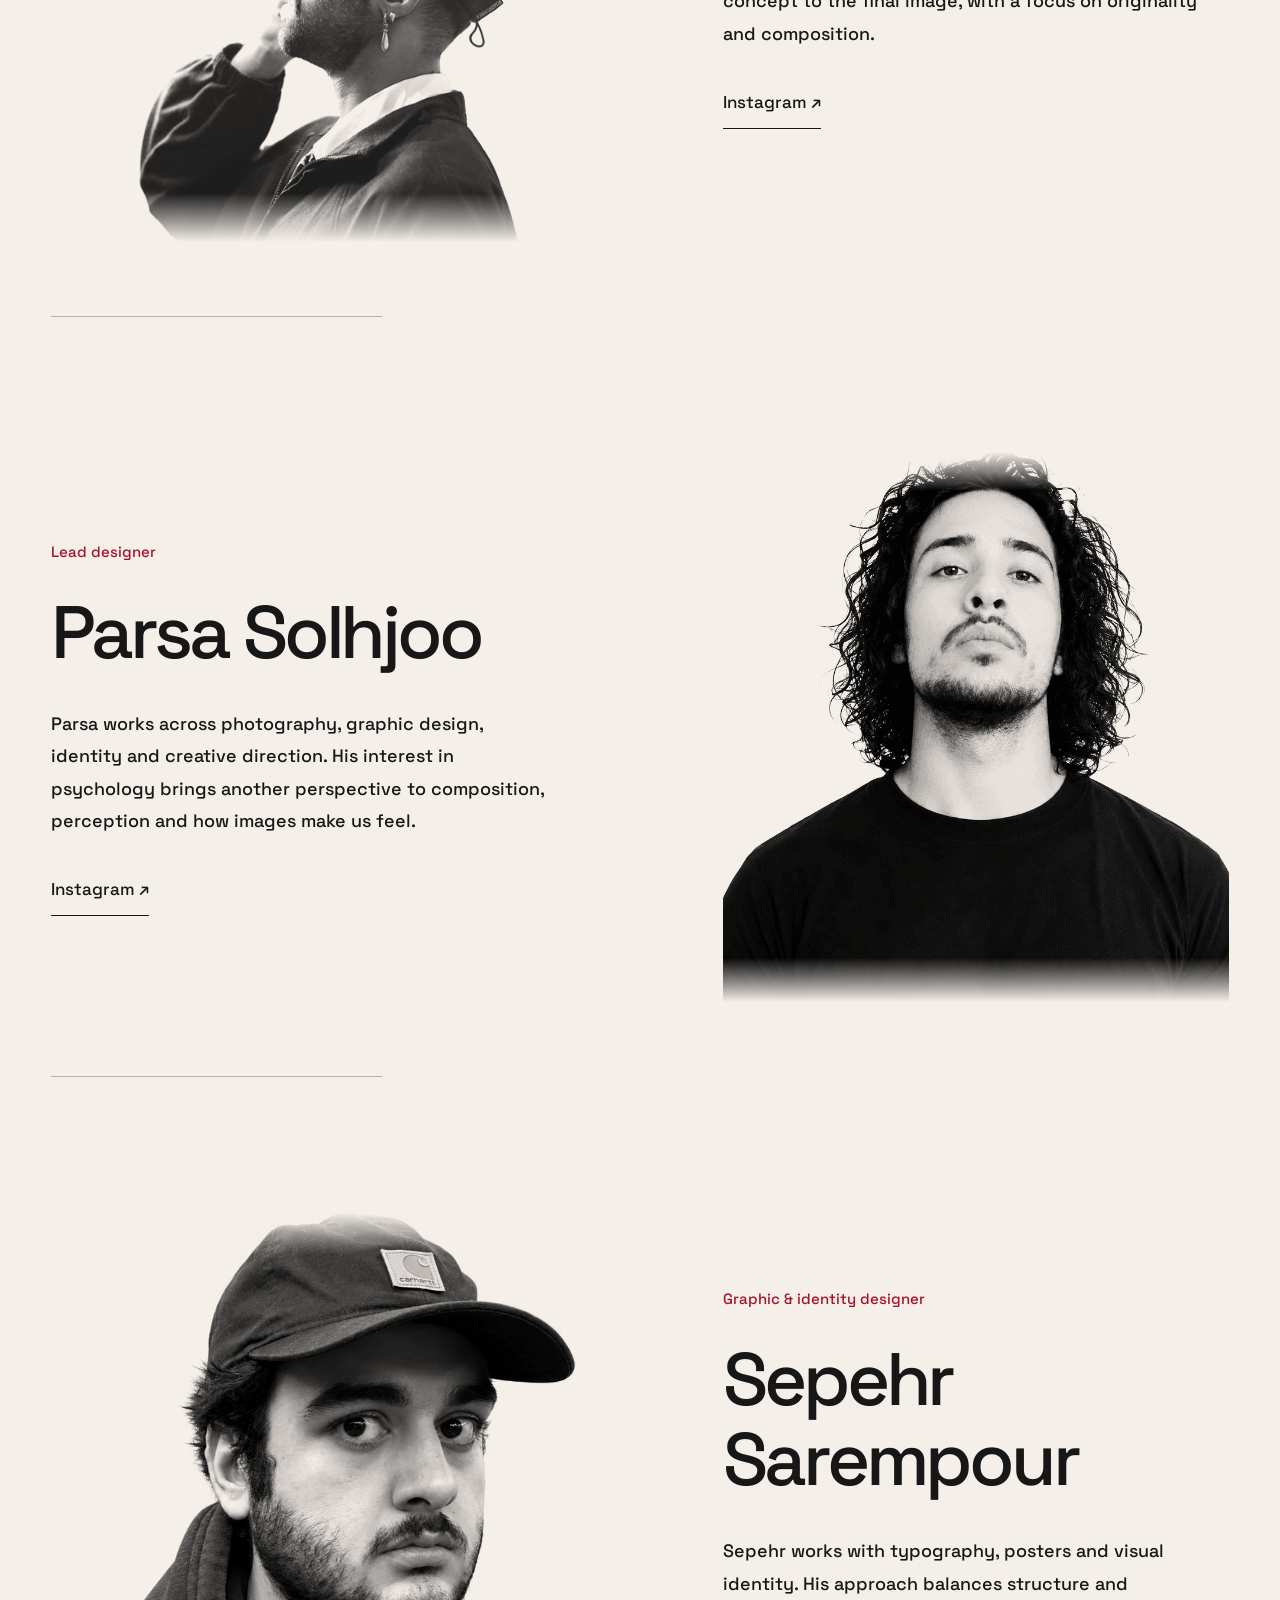
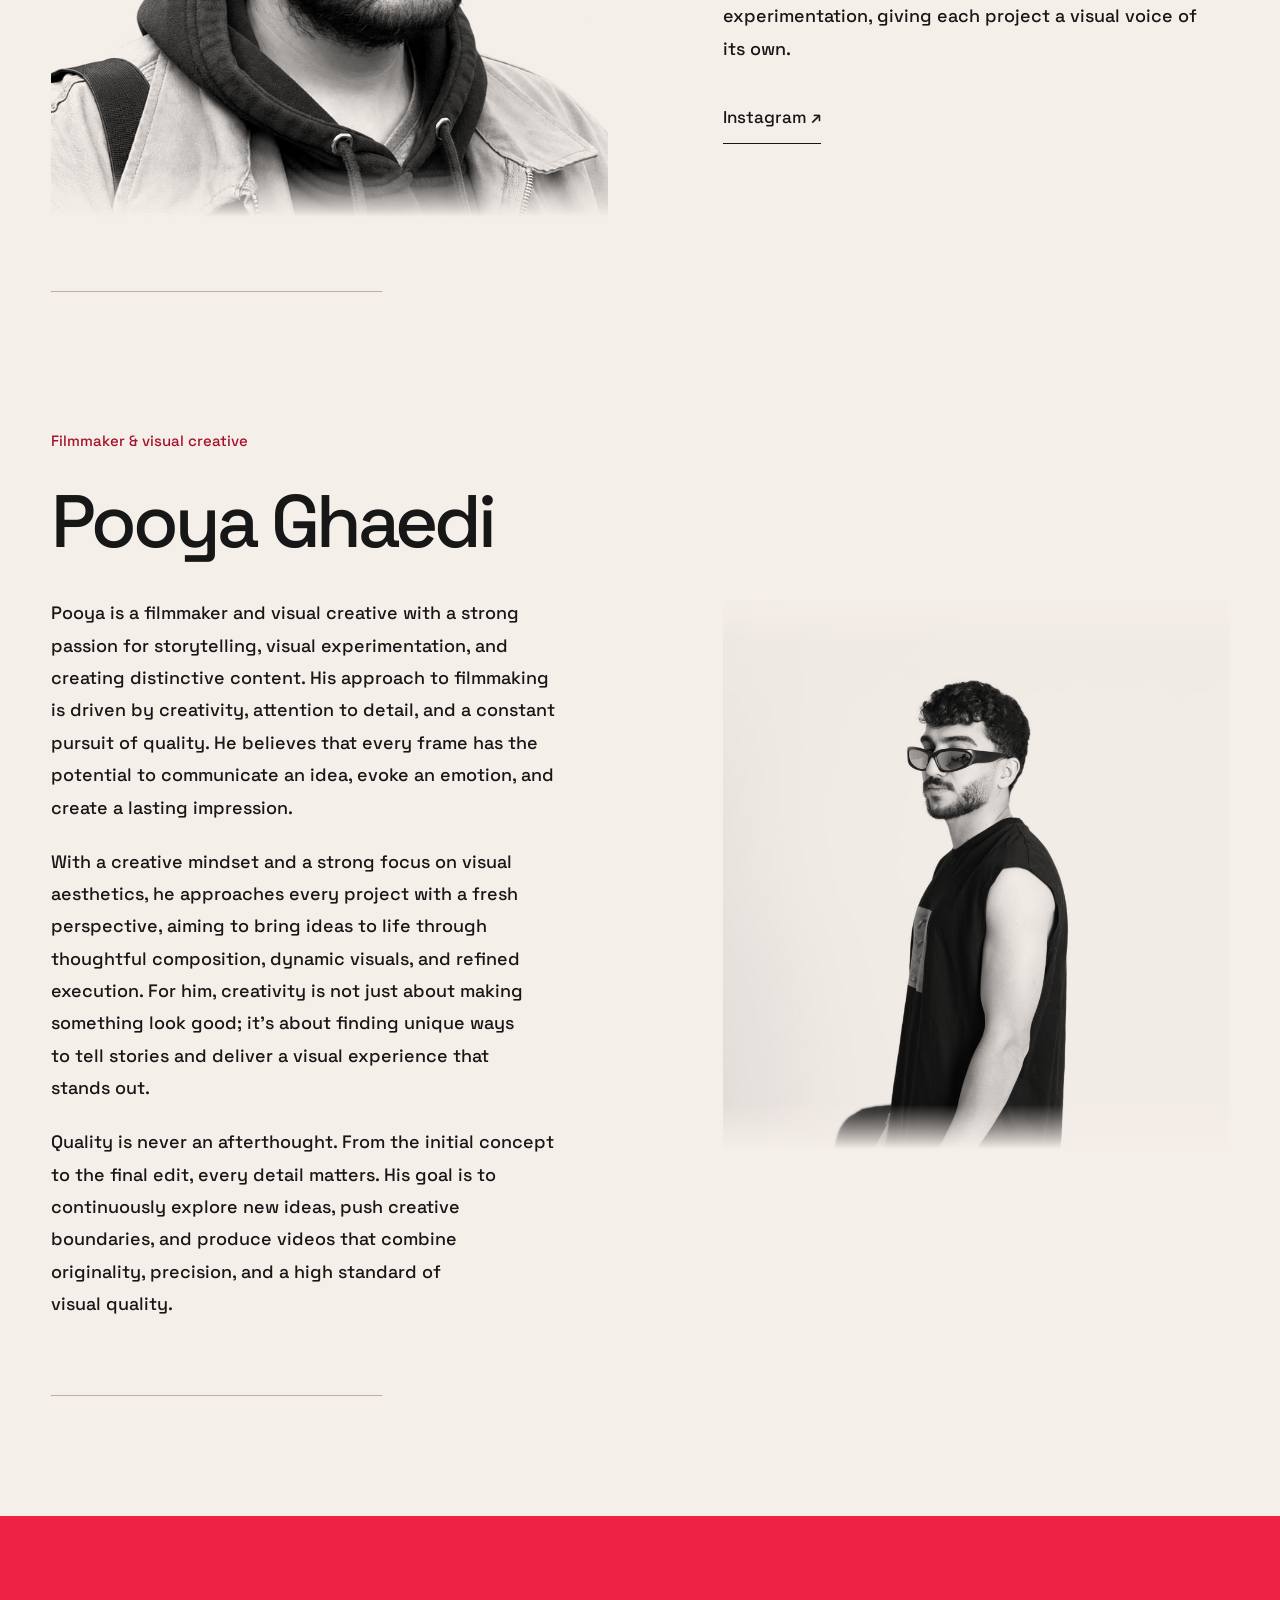
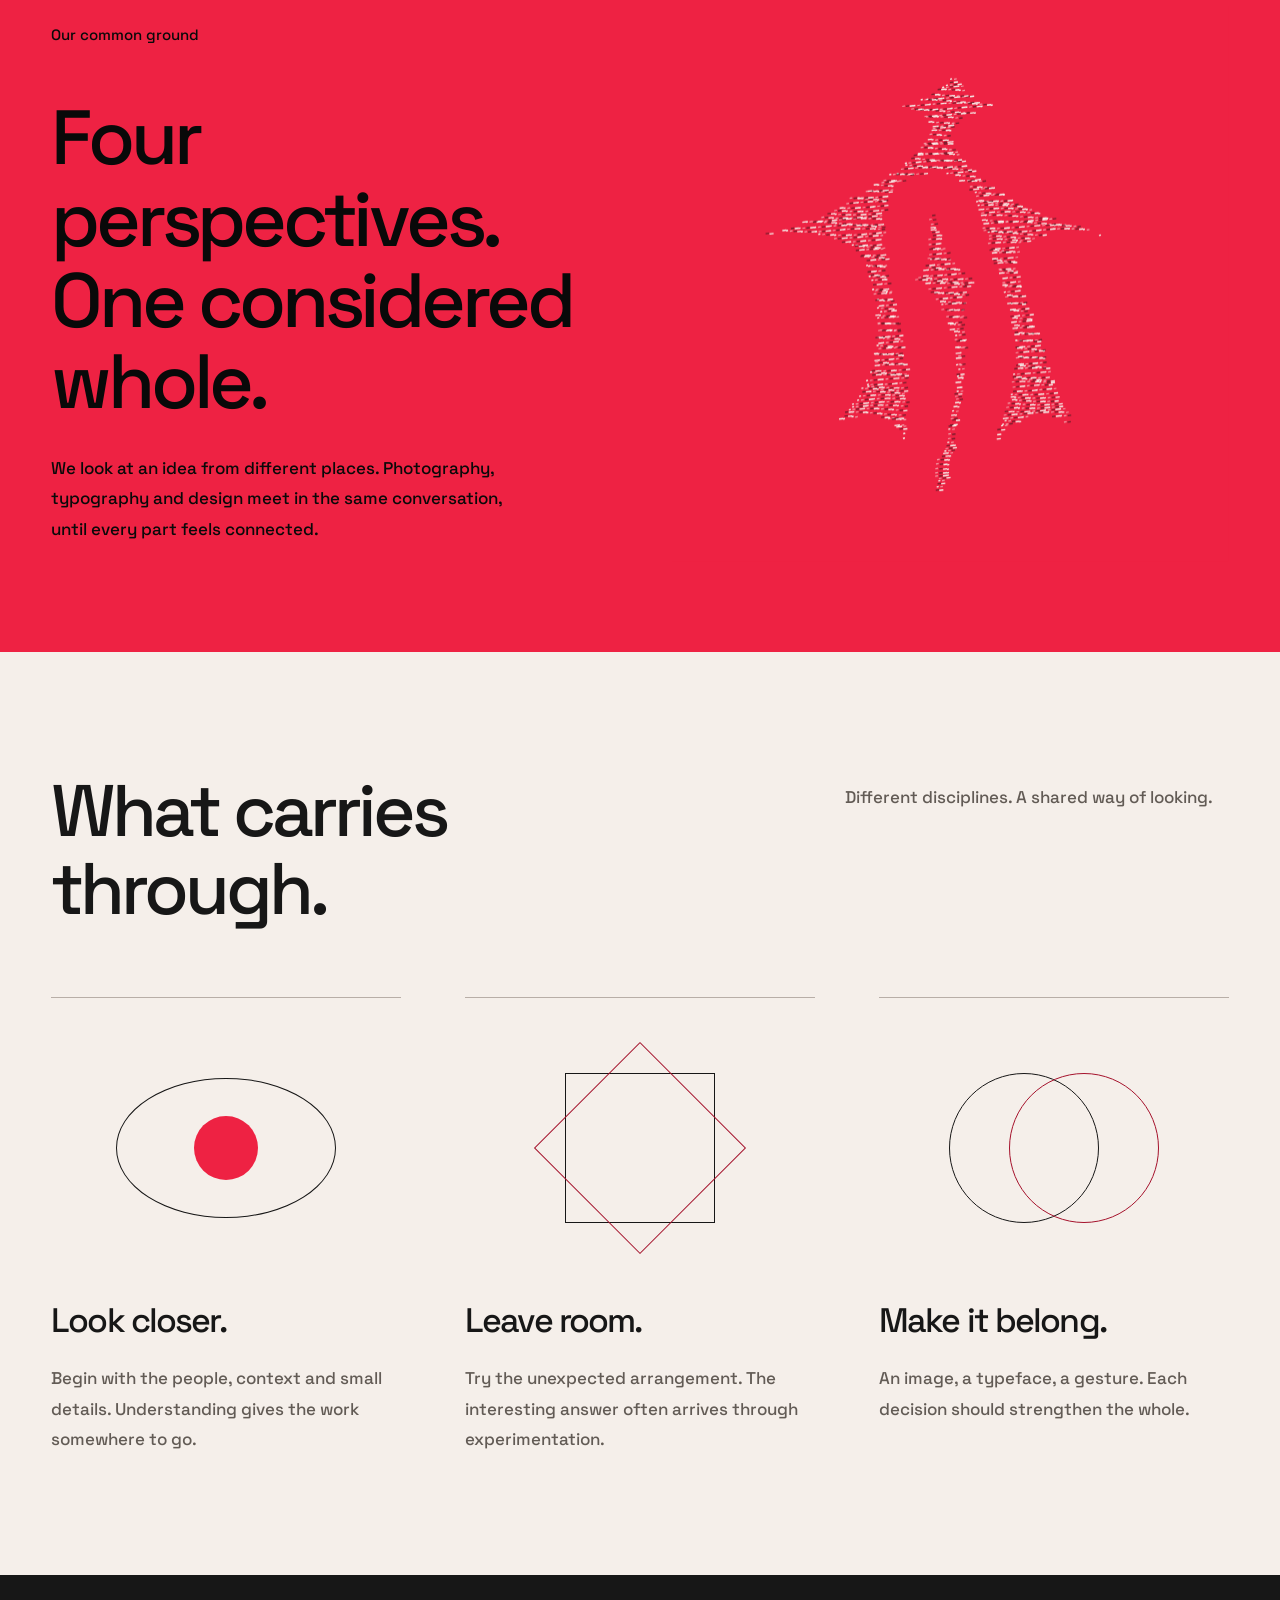
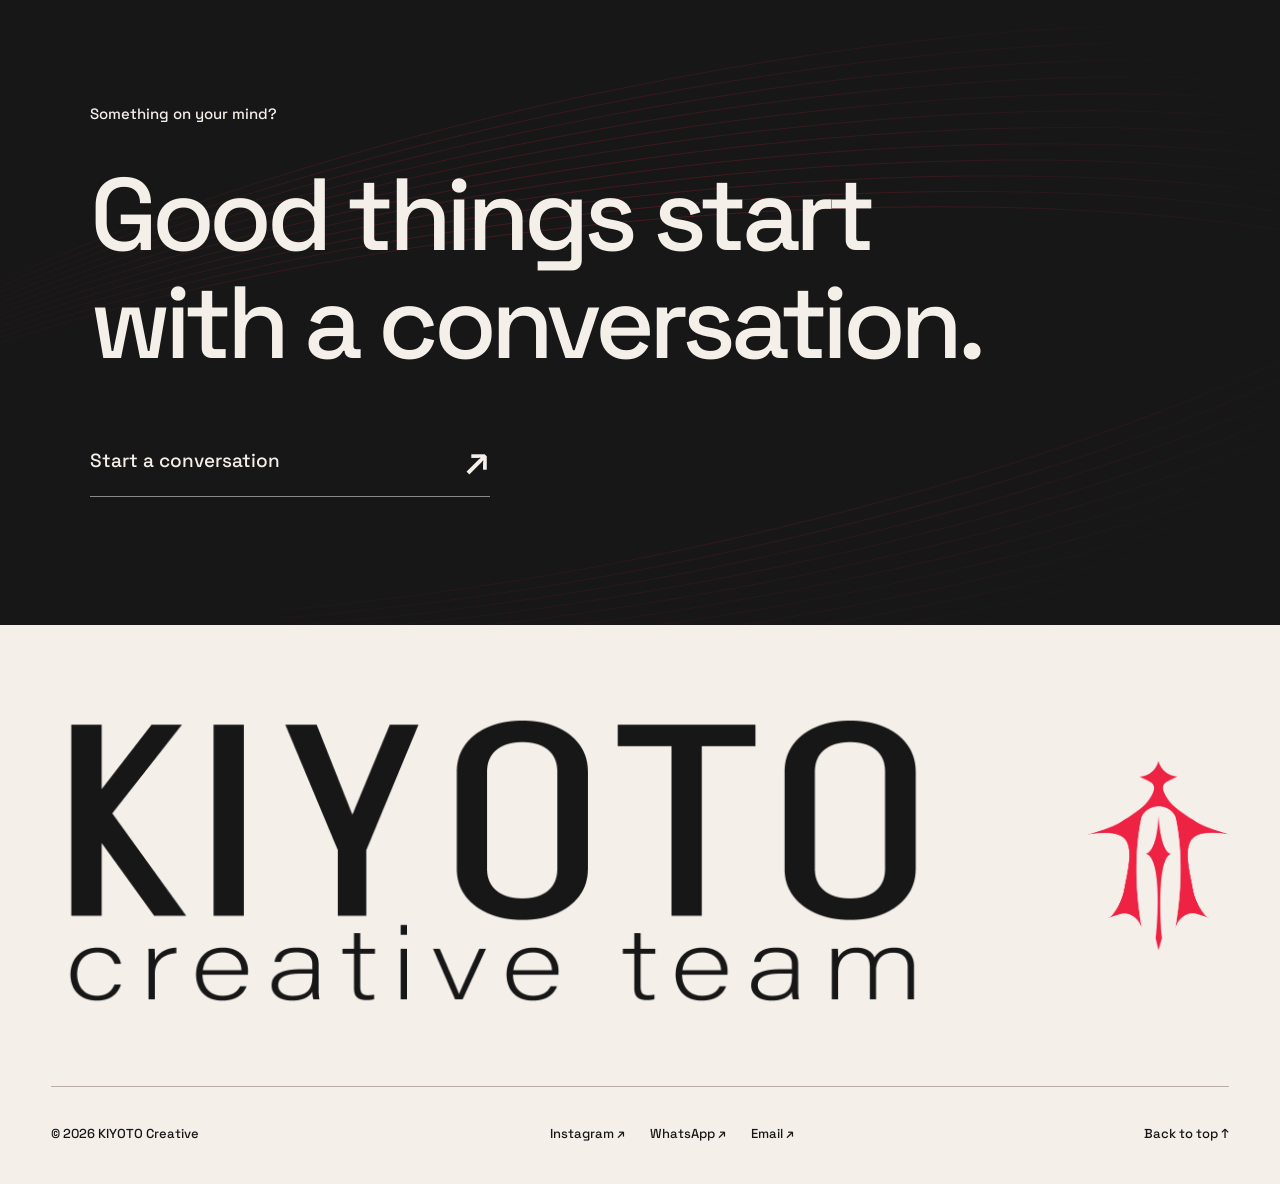
==== commit ea8593e2: "Raise and align the welcome action with the logo" ====
--- a/about.html
+++ b/about.html
@@ -1,2 +1,2 @@
 <!doctype html>
-<html lang="en" dir="ltr"><head><meta charset="utf-8"><meta name="viewport" content="width=device-width,initial-scale=1"><meta name="theme-color" content="#F5EFEA"><title>KIYOTO Creative Team</title><link rel="preload" href="assets/space-grotesk.ttf" as="font" type="font/ttf" crossorigin><link rel="stylesheet" href="assets/brand-masks.css?v=ea6741396519"><link rel="stylesheet" href="styles.css?v=ce87cfb1d3fd"><script src="vendor/gsap.min.js?v=3d1bea374ab1" defer></script><script src="vendor/ScrollTrigger.min.js?v=b5bb360661f4" defer></script><script src="vendor/Flip.min.js?v=6e9434933eb2" defer></script><script src="assets/logo-points.js?v=62cf84e89394" defer></script><script src="content.js?v=c83c86eb7b8a" defer></script><link rel="stylesheet" href="editor-runtime.css?v=fc6ba5ceea75"><script src="editor-data.js?v=11f5edebc4d9" defer></script><script src="editor-runtime.js?v=eeef1909e28f" defer></script><script src="motion.js?v=dfb7d6c43d2a" defer></script><script src="app.js?v=419c9394488a" defer></script><meta name="description" content="An independent creative team. Photography, film, brand identity and design."><link rel="canonical" href="https://kiyotoadv.github.io/about.html"><link rel="icon" href="assets/favicon.svg"><meta property="og:type" content="website"><meta property="og:title" content="KIYOTO Creative Team"><meta property="og:description" content="An independent creative team. Photography, film, brand identity and design."><meta property="og:url" content="https://kiyotoadv.github.io/about.html"><meta property="og:image" content="https://kiyotoadv.github.io/assets/brand-lockup.png"><meta name="twitter:card" content="summary_large_image"><meta name="twitter:title" content="KIYOTO Creative Team"><meta name="twitter:description" content="An independent creative team. Photography, film, brand identity and design."><meta name="twitter:image" content="https://kiyotoadv.github.io/assets/brand-lockup.png"></head><body data-page="about"><div id="app"></div><noscript>KIYOTO — Please enable JavaScript. لطفاً جاوااسکریپت را فعال کنید.</noscript></body></html>+<html lang="en" dir="ltr"><head><meta charset="utf-8"><meta name="viewport" content="width=device-width,initial-scale=1"><meta name="theme-color" content="#F5EFEA"><title>KIYOTO Creative Team</title><link rel="preload" href="assets/space-grotesk.ttf" as="font" type="font/ttf" crossorigin><link rel="stylesheet" href="assets/brand-masks.css?v=ea6741396519"><link rel="stylesheet" href="styles.css?v=2ad57009a250"><script src="vendor/gsap.min.js?v=3d1bea374ab1" defer></script><script src="vendor/ScrollTrigger.min.js?v=b5bb360661f4" defer></script><script src="vendor/Flip.min.js?v=6e9434933eb2" defer></script><script src="assets/logo-points.js?v=62cf84e89394" defer></script><script src="content.js?v=c83c86eb7b8a" defer></script><link rel="stylesheet" href="editor-runtime.css?v=fc6ba5ceea75"><script src="editor-data.js?v=11f5edebc4d9" defer></script><script src="editor-runtime.js?v=eeef1909e28f" defer></script><script src="motion.js?v=41f3bd8a7fcf" defer></script><script src="app.js?v=419c9394488a" defer></script><meta name="description" content="An independent creative team. Photography, film, brand identity and design."><link rel="canonical" href="https://kiyotoadv.github.io/about.html"><link rel="icon" href="assets/favicon.svg"><meta property="og:type" content="website"><meta property="og:title" content="KIYOTO Creative Team"><meta property="og:description" content="An independent creative team. Photography, film, brand identity and design."><meta property="og:url" content="https://kiyotoadv.github.io/about.html"><meta property="og:image" content="https://kiyotoadv.github.io/assets/brand-lockup.png"><meta name="twitter:card" content="summary_large_image"><meta name="twitter:title" content="KIYOTO Creative Team"><meta name="twitter:description" content="An independent creative team. Photography, film, brand identity and design."><meta name="twitter:image" content="https://kiyotoadv.github.io/assets/brand-lockup.png"></head><body data-page="about"><div id="app"></div><noscript>KIYOTO — Please enable JavaScript. لطفاً جاوااسکریپت را فعال کنید.</noscript></body></html>
--- a/styles.css
+++ b/styles.css
@@ -51,3 +51,7 @@
 
 /* Two-language navigation; a single welcome action. */
 .tools [data-language][lang=fa]{font-family:Persian,Arial,sans-serif;font-size:14px}.intro-gate .gate-options h2{font-size:clamp(25px,2.6vw,38px);line-height:1.25;margin-bottom:26px}.intro-gate .gate-enter{display:inline-flex;align-items:center;justify-content:center;gap:36px;min-width:240px;min-height:60px;padding:14px 28px;background:var(--paper);color:var(--ink);border:1px solid var(--paper);font-size:22px;transition:background .25s,color .25s}.intro-gate .gate-enter:hover{background:var(--ink);color:var(--paper);border-color:var(--ink)}.intro-gate .gate-enter:focus-visible{outline-color:var(--ink)}html[lang=fa] .intro-gate .gate-options h2{font-family:Persian,Arial,sans-serif;letter-spacing:0;line-height:1.8}.intro-gate .gate-enter span{font-size:24px}@media(max-height:650px){.intro-gate .gate-options h2{font-size:25px;margin-bottom:18px}.intro-gate .gate-enter{min-height:52px;font-size:20px}}
+
+/* Keep the welcome action attached to the visible logo rather than the viewport bottom. */
+.intro-gate .gate-options{top:var(--intro-options-top,55%);bottom:auto;left:50%;width:min(440px,84vw);transform:translateX(-50%)}
+@media(max-height:650px) and (min-width:541px){.intro-gate .gate-options{left:72%;top:var(--intro-options-top,40%);width:min(440px,42vw);transform:translateX(-50%)}}
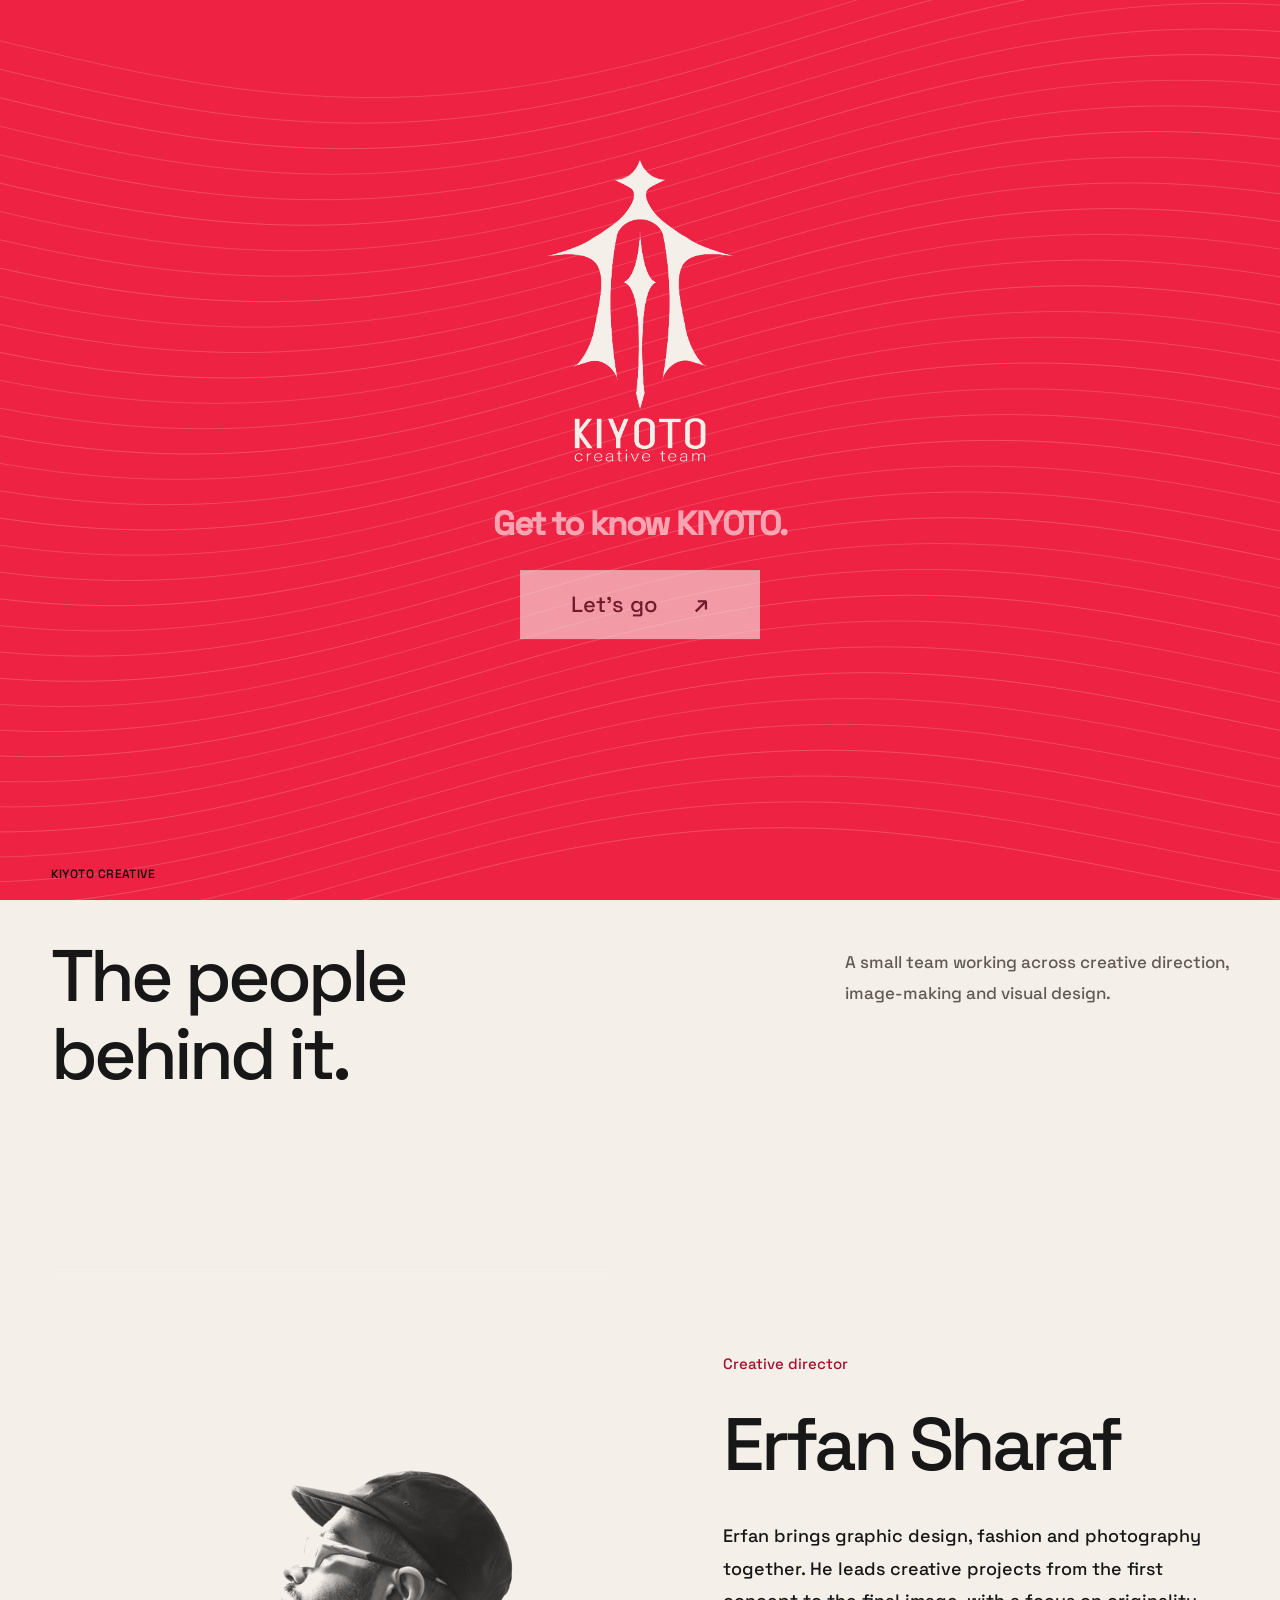
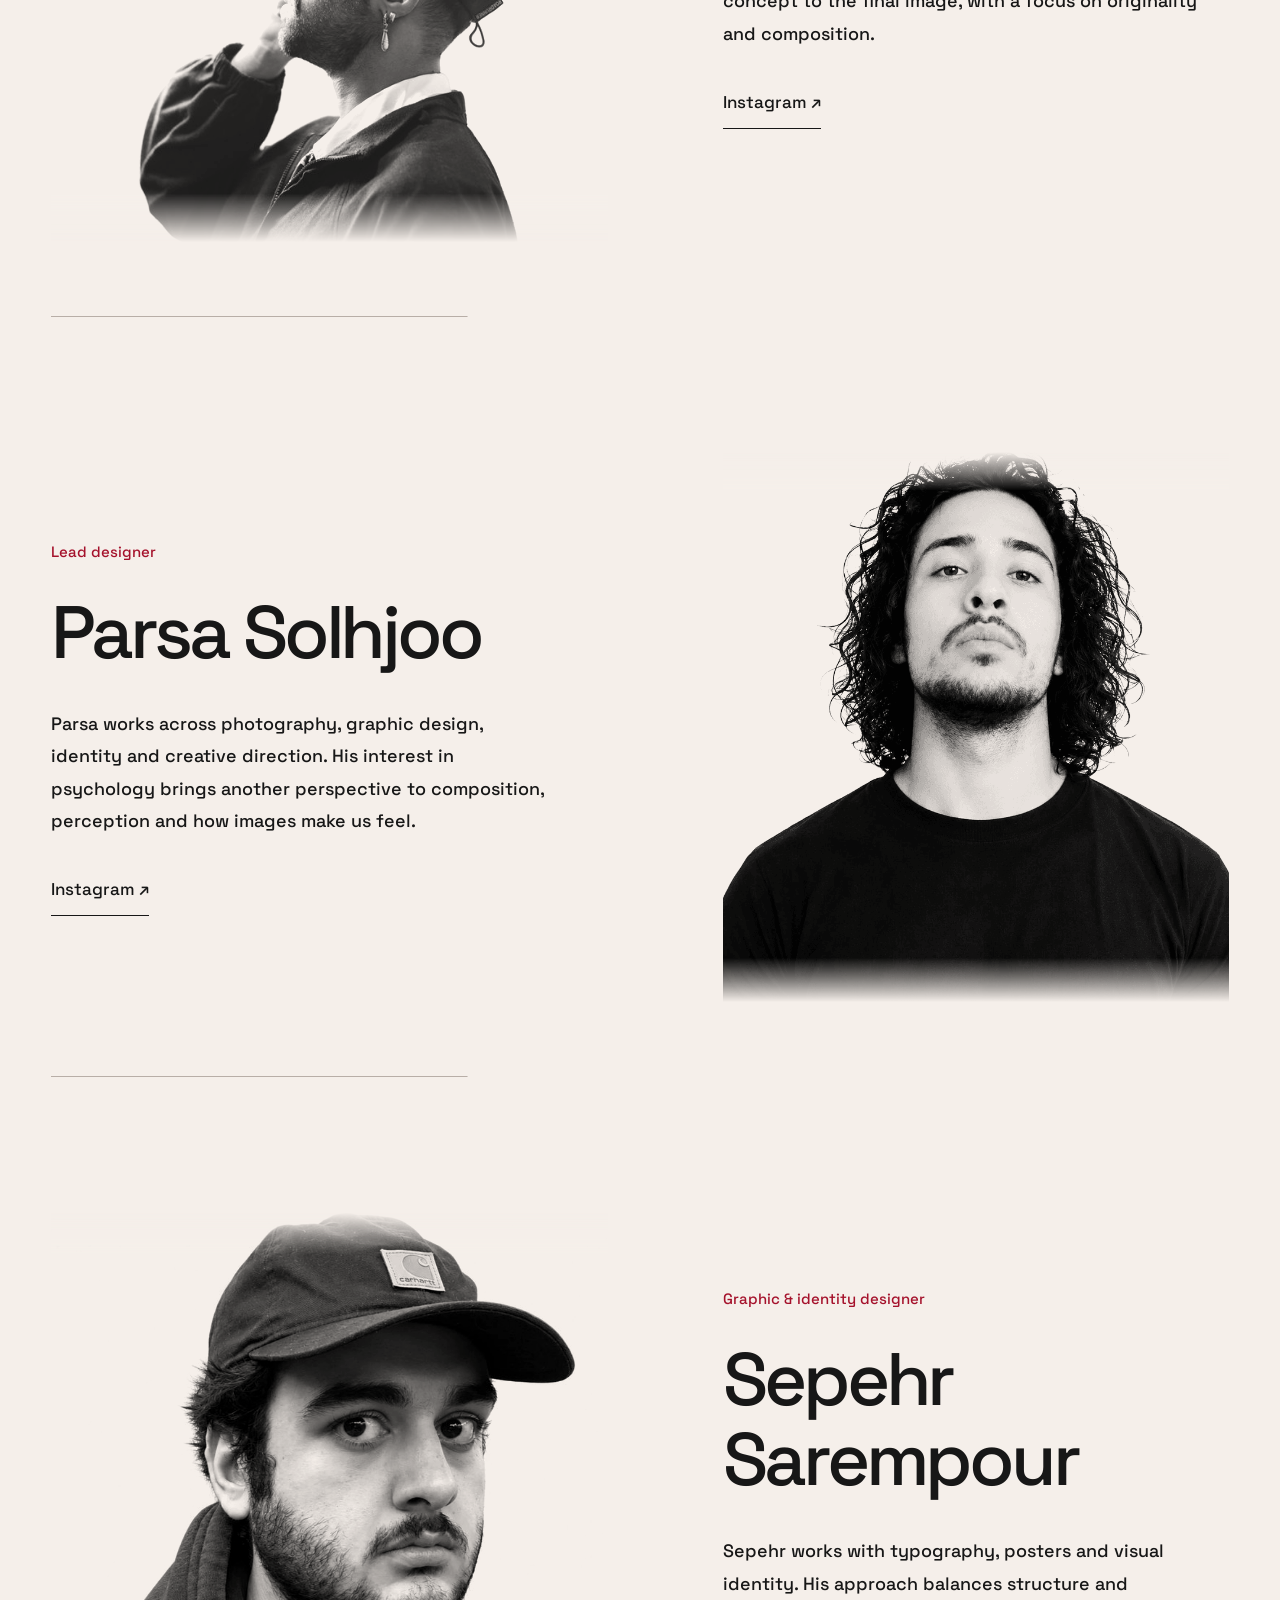
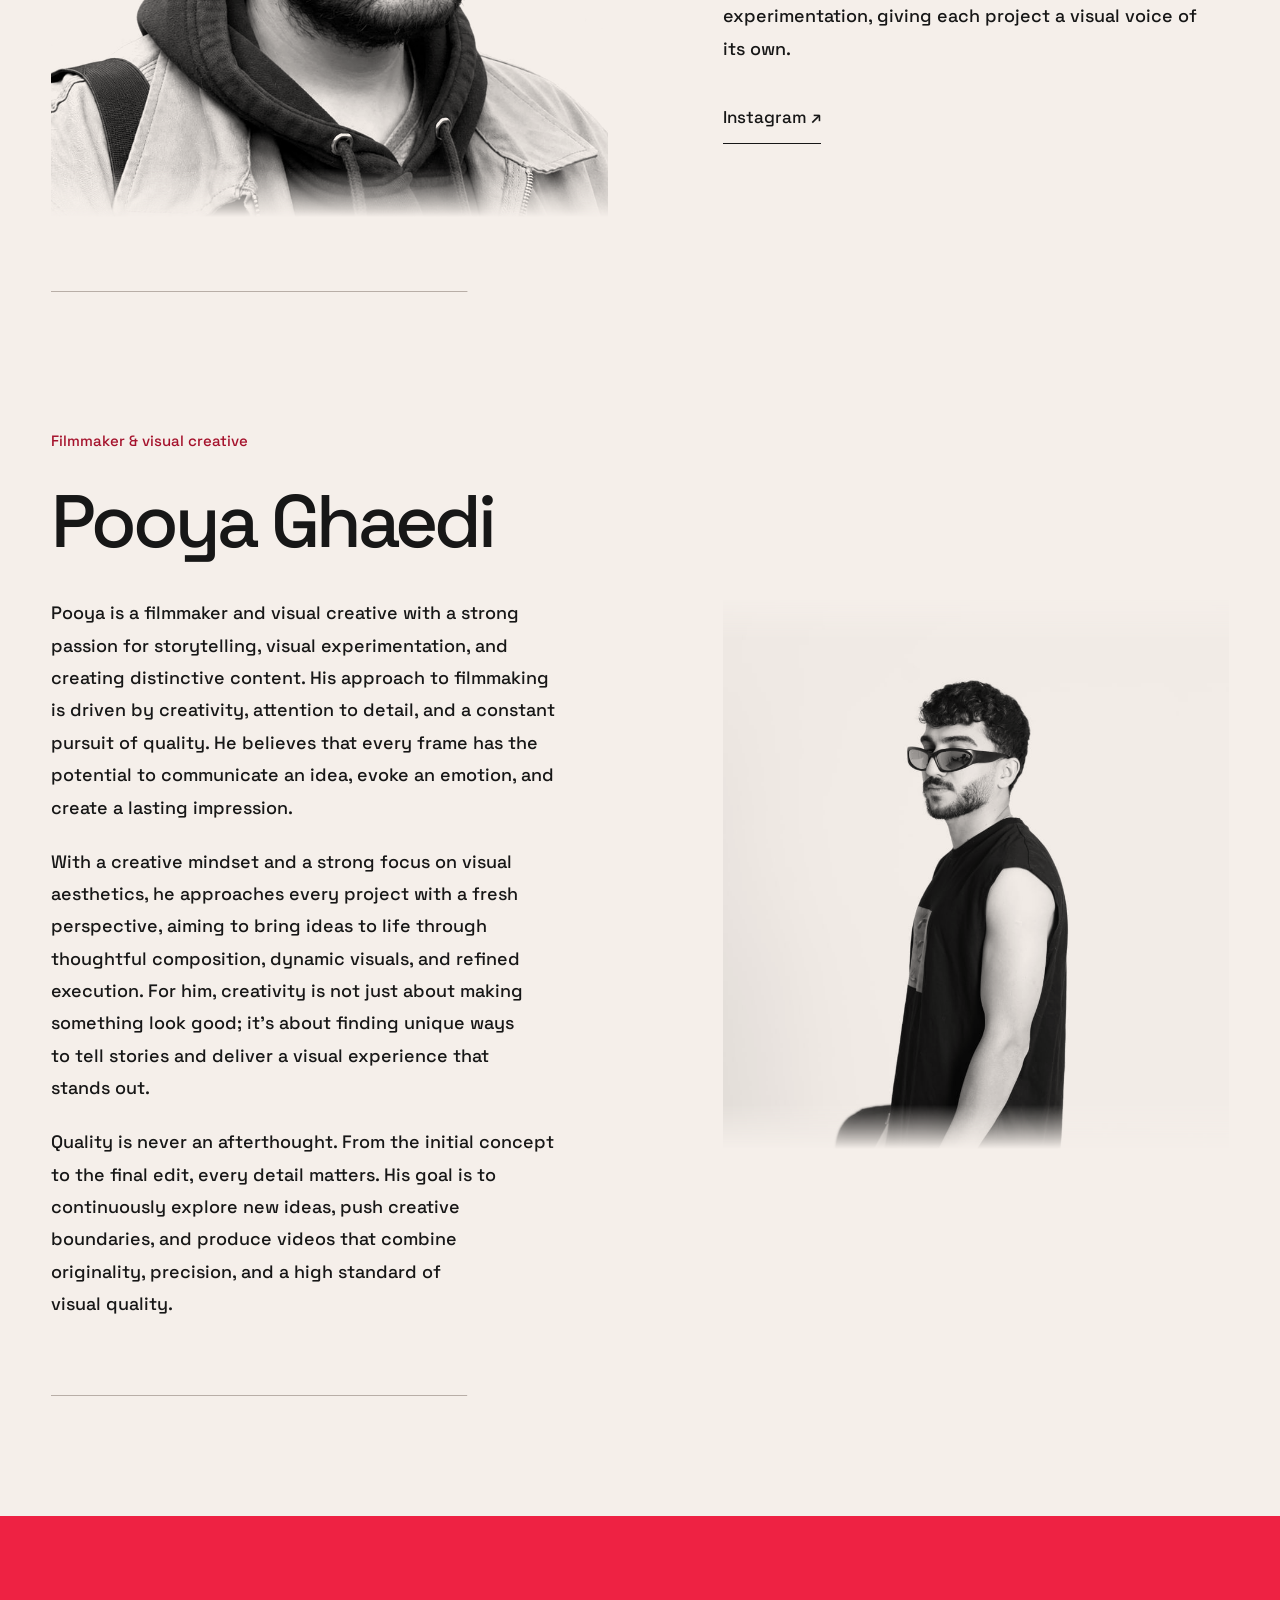
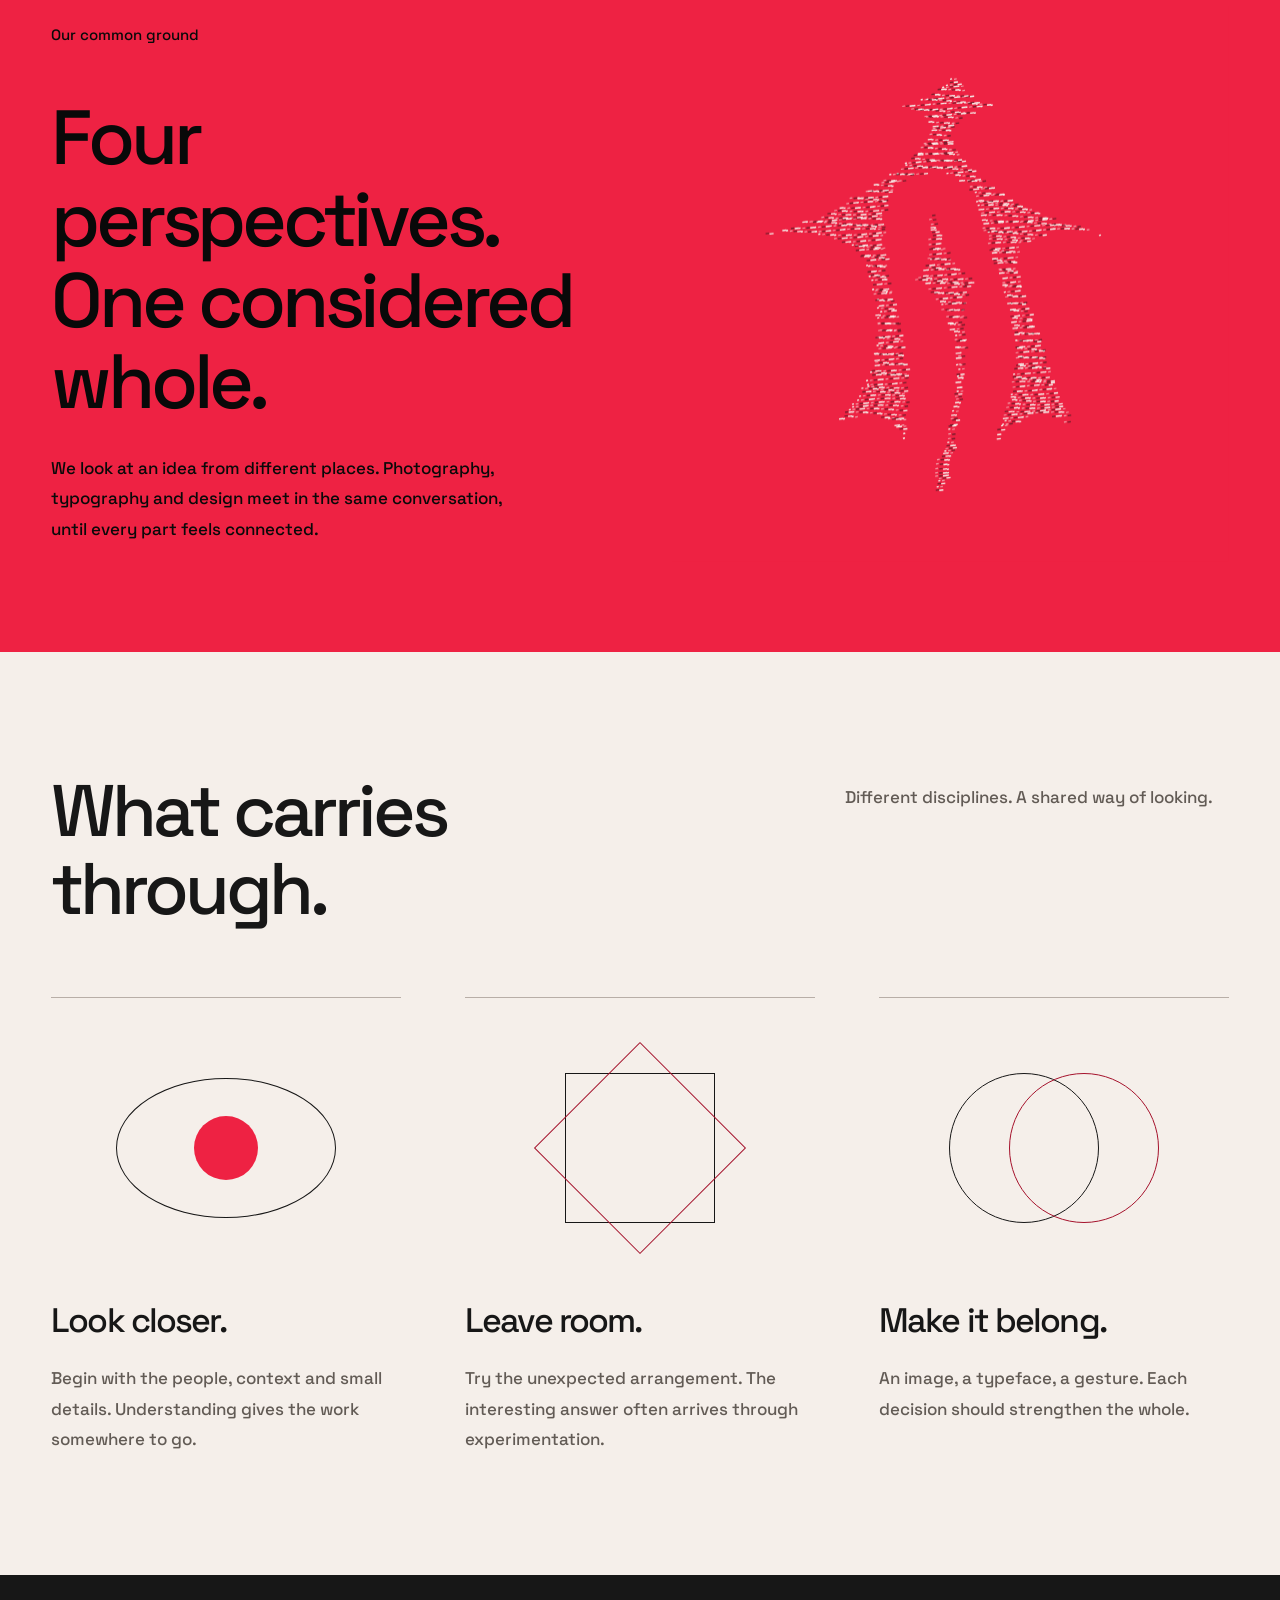
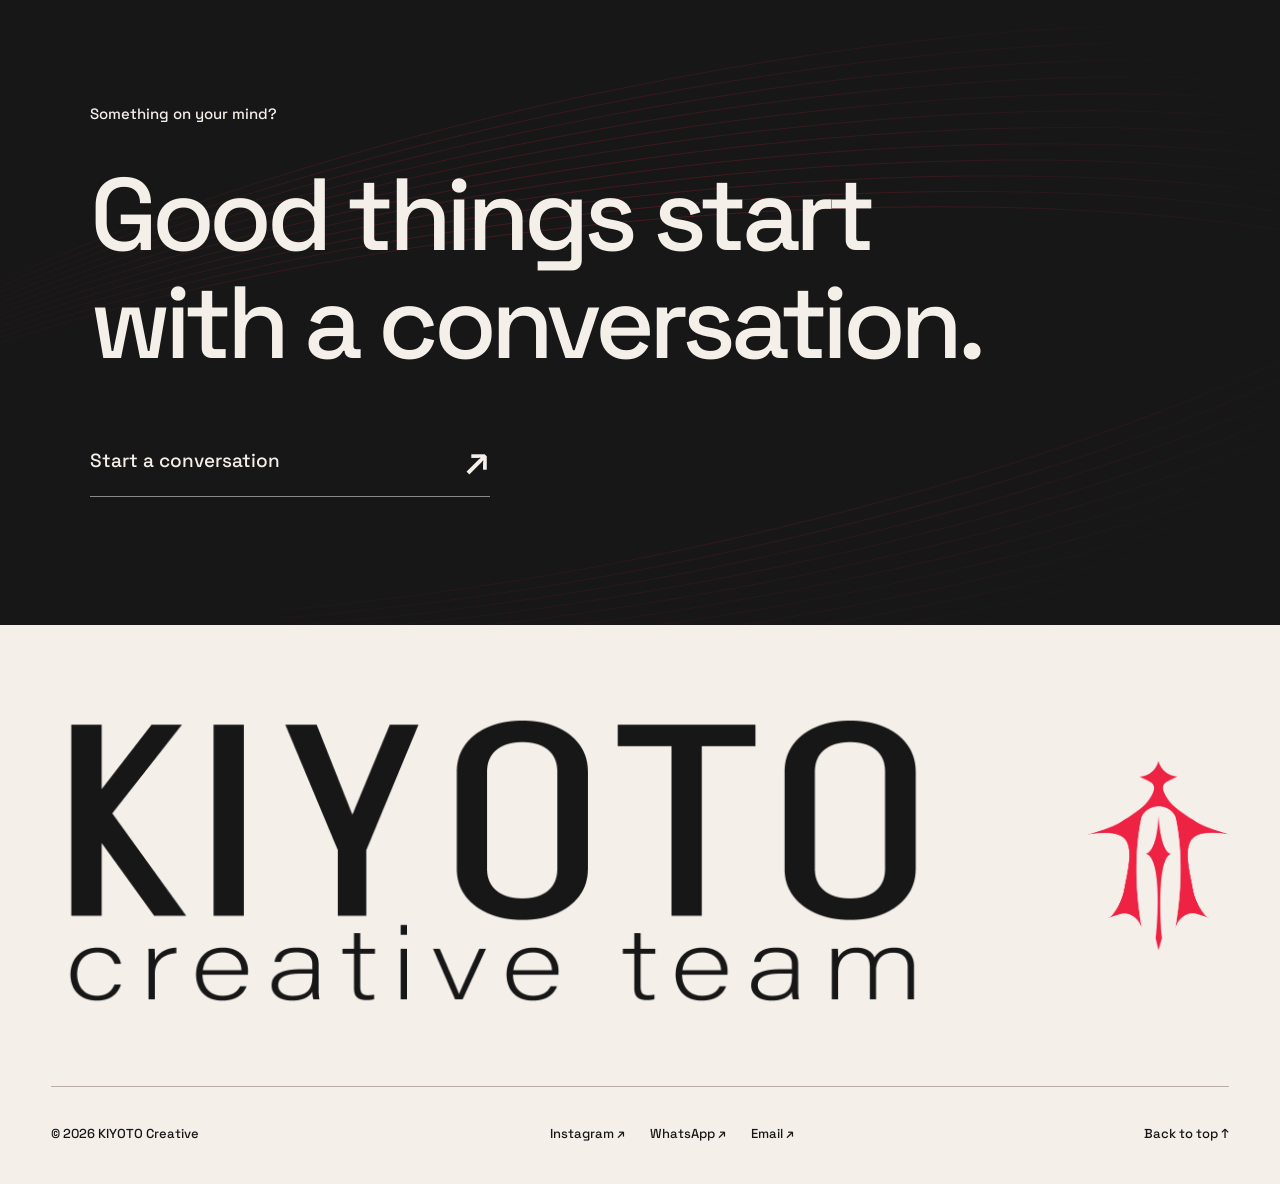
==== commit 5517f7fb: "Restore welcome replay without cutting the animation short" ====
--- a/about.html
+++ b/about.html
@@ -1,2 +1,2 @@
 <!doctype html>
-<html lang="en" dir="ltr"><head><meta charset="utf-8"><meta name="viewport" content="width=device-width,initial-scale=1"><meta name="theme-color" content="#F5EFEA"><title>KIYOTO Creative Team</title><link rel="preload" href="assets/space-grotesk.ttf" as="font" type="font/ttf" crossorigin><link rel="stylesheet" href="assets/brand-masks.css?v=ea6741396519"><link rel="stylesheet" href="styles.css?v=2ad57009a250"><script src="vendor/gsap.min.js?v=3d1bea374ab1" defer></script><script src="vendor/ScrollTrigger.min.js?v=b5bb360661f4" defer></script><script src="vendor/Flip.min.js?v=6e9434933eb2" defer></script><script src="assets/logo-points.js?v=62cf84e89394" defer></script><script src="content.js?v=c83c86eb7b8a" defer></script><link rel="stylesheet" href="editor-runtime.css?v=fc6ba5ceea75"><script src="editor-data.js?v=11f5edebc4d9" defer></script><script src="editor-runtime.js?v=eeef1909e28f" defer></script><script src="motion.js?v=41f3bd8a7fcf" defer></script><script src="app.js?v=419c9394488a" defer></script><meta name="description" content="An independent creative team. Photography, film, brand identity and design."><link rel="canonical" href="https://kiyotoadv.github.io/about.html"><link rel="icon" href="assets/favicon.svg"><meta property="og:type" content="website"><meta property="og:title" content="KIYOTO Creative Team"><meta property="og:description" content="An independent creative team. Photography, film, brand identity and design."><meta property="og:url" content="https://kiyotoadv.github.io/about.html"><meta property="og:image" content="https://kiyotoadv.github.io/assets/brand-lockup.png"><meta name="twitter:card" content="summary_large_image"><meta name="twitter:title" content="KIYOTO Creative Team"><meta name="twitter:description" content="An independent creative team. Photography, film, brand identity and design."><meta name="twitter:image" content="https://kiyotoadv.github.io/assets/brand-lockup.png"></head><body data-page="about"><div id="app"></div><noscript>KIYOTO — Please enable JavaScript. لطفاً جاوااسکریپت را فعال کنید.</noscript></body></html>+<html lang="en" dir="ltr"><head><meta charset="utf-8"><meta name="viewport" content="width=device-width,initial-scale=1"><meta name="theme-color" content="#F5EFEA"><title>KIYOTO Creative Team</title><link rel="preload" href="assets/space-grotesk.ttf" as="font" type="font/ttf" crossorigin><link rel="stylesheet" href="assets/brand-masks.css?v=ea6741396519"><link rel="stylesheet" href="styles.css?v=2ad57009a250"><script src="vendor/gsap.min.js?v=3d1bea374ab1" defer></script><script src="vendor/ScrollTrigger.min.js?v=b5bb360661f4" defer></script><script src="vendor/Flip.min.js?v=6e9434933eb2" defer></script><script src="assets/logo-points.js?v=62cf84e89394" defer></script><script src="content.js?v=c83c86eb7b8a" defer></script><link rel="stylesheet" href="editor-runtime.css?v=fc6ba5ceea75"><script src="editor-data.js?v=11f5edebc4d9" defer></script><script src="editor-runtime.js?v=eeef1909e28f" defer></script><script src="motion.js?v=6d7c96d9c8c3" defer></script><script src="app.js?v=d9b846512859" defer></script><meta name="description" content="An independent creative team. Photography, film, brand identity and design."><link rel="canonical" href="https://kiyotoadv.github.io/about.html"><link rel="icon" href="assets/favicon.svg"><meta property="og:type" content="website"><meta property="og:title" content="KIYOTO Creative Team"><meta property="og:description" content="An independent creative team. Photography, film, brand identity and design."><meta property="og:url" content="https://kiyotoadv.github.io/about.html"><meta property="og:image" content="https://kiyotoadv.github.io/assets/brand-lockup.png"><meta name="twitter:card" content="summary_large_image"><meta name="twitter:title" content="KIYOTO Creative Team"><meta name="twitter:description" content="An independent creative team. Photography, film, brand identity and design."><meta name="twitter:image" content="https://kiyotoadv.github.io/assets/brand-lockup.png"></head><body data-page="about"><div id="app"></div><noscript>KIYOTO — Please enable JavaScript. لطفاً جاوااسکریپت را فعال کنید.</noscript></body></html>
